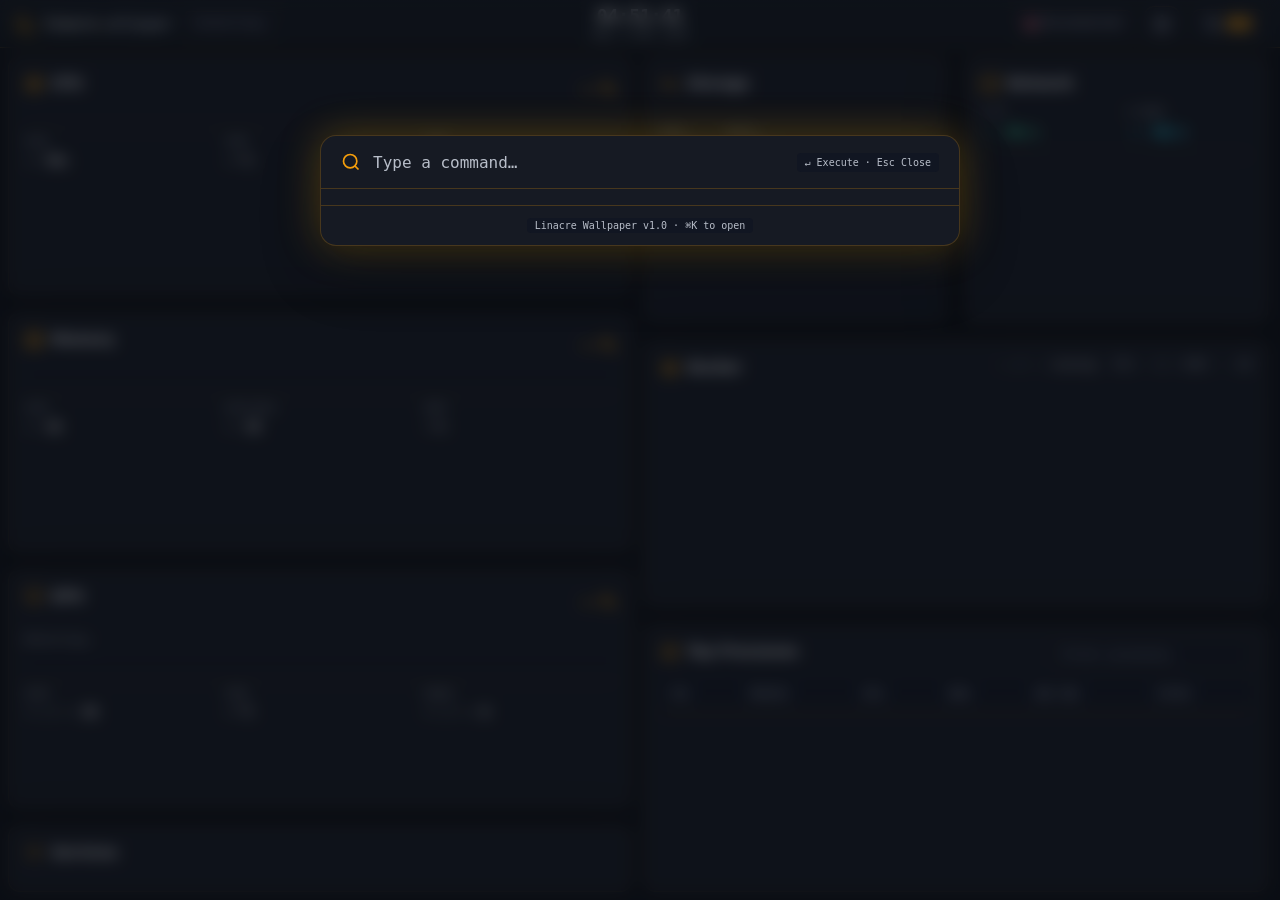
==== frontend/index.html @ 17adcf82 "Initial commit: Linacre System Monitor Wallpaper v1.1.0" ====
<!DOCTYPE html>
<html lang="en-GB">
<head>
  <meta charset="UTF-8">
  <meta name="viewport" content="width=device-width, initial-scale=1.0">
  <meta name="color-scheme" content="light dark">
  <title>linacre.wallpaper — System Monitor</title>

  <!-- Linacre brand CSS variables — EXACT match from linacre.site index.css -->
  <style>
    :root {
      /* Brand colours — Light theme (from linacre.site) */
      --color-amber-color: #F59E0B;
      --color-amber-glow: #FFB000;
      --color-amber-deep: #D97706;
      --color-cyan: #22D3EE;
      --color-emerald-color: #34D399;
      --color-purple-color: #A78BFA;
      --color-cream: #F5E7C8;
      --color-error: #FB7185;

      /* Light theme tokens (from linacre.site :root) */
      --background: #fafafa;
      --foreground: #171717;
      --muted: #f4f4f5;
      --muted-foreground: #52525b;
      --border-color: rgba(245, 158, 11, 0.18);
      --border-hi: rgba(245, 158, 11, 0.35);
      --linacre-ink: #fafafa;
      --linacre-deep-slate: #f4f4f5;
      --linacre-panel: #ffffff;
      --linacre-border: rgba(245, 158, 11, 0.18);
      --linacre-border-strong: rgba(245, 158, 11, 0.35);
      --linacre-glow-soft: 0 0 24px rgba(245, 158, 11, 0.10);
      --linacre-glow-strong: 0 0 42px rgba(245, 158, 11, 0.18);
      --linacre-card-shadow: 0 8px 32px rgba(0, 0, 0, 0.06);

      /* Gradients (light) */
      --linacre-gradient-hero: linear-gradient(135deg, #fafafa 0%, #f4f4f5 100%);
      --linacre-gradient-card: linear-gradient(180deg, rgba(255,255,255,0.96), rgba(250,250,250,0.96));

      /* Motion */
      --linacre-ease: cubic-bezier(0.2, 0.8, 0.2, 1);
      --linacre-duration-fast: 160ms;
      --linacre-duration-base: 260ms;
      --linacre-duration-slow: 700ms;
    }

    /* Dark theme (brand canonical from linacre.site .dark) */
    .dark {
      --background: #0b0e14;
      --foreground: #f4f4f5;
      --muted: #111622;
      --muted-foreground: #b8bec9;
      --border-color: rgba(245, 158, 11, 0.16);
      --border-hi: rgba(245, 158, 11, 0.36);
      --linacre-ink: #0b0e14;
      --linacre-deep-slate: #111622;
      --linacre-panel: #161a23;
      --linacre-panel-soft: #1e2533;
      --linacre-border: rgba(245, 158, 11, 0.22);
      --linacre-border-strong: rgba(245, 158, 11, 0.46);
      --linacre-glow-soft: 0 0 24px rgba(245, 158, 11, 0.18);
      --linacre-glow-strong: 0 0 42px rgba(255, 176, 0, 0.28);
      --linacre-card-shadow: 0 18px 60px rgba(0, 0, 0, 0.32);

      /* Gradients (dark — brand canonical) */
      --linacre-gradient-hero:
        radial-gradient(circle at 18% 18%, rgba(245, 158, 11, 0.12), transparent 34%),
        radial-gradient(circle at 82% 16%, rgba(198, 40, 40, 0.06), transparent 26%),
        linear-gradient(135deg, #0b0e14 0%, #111622 52%, #0b0e14 100%);
      --linacre-gradient-card:
        linear-gradient(180deg, rgba(22, 26, 35, 0.92), rgba(17, 22, 30, 0.92));
    }

    @media (prefers-reduced-motion: reduce) {
      :root, .dark {
        --linacre-duration-fast: 0ms;
        --linacre-duration-base: 0ms;
        --linacre-duration-slow: 0ms;
      }
      *, *::before, *::after {
        animation-duration: 0.01ms !important;
        transition-duration: 0.01ms !important;
      }
    }

    /* Base resets */
    *, *::before, *::after { box-sizing: border-box; margin: 0; padding: 0; }
    html, body {
      height: 100%; width: 100%; overflow: hidden;
      background-color: var(--background);
      color: var(--foreground);
      font-family: var(--font-sans, "Inter", ui-sans-serif, system-ui, sans-serif);
      font-size: 14px; line-height: 1.5;
      -webkit-font-smoothing: antialiased; -moz-osx-font-smoothing: grayscale;
      transition: background-color var(--linacre-duration-base) var(--linacre-ease),
                  color var(--linacre-duration-fast) var(--linacre-ease);
    }

    /* Font-family tokens as real CSS custom properties — no build step needed.
       main.css consumes these via var(--font-*). To use the exact linacre.site
       webfonts, drop the matching .woff2 files into ./fonts/ and re-add
       @font-face rules here (kept out by default so nothing 404s). */
    :root {
      --font-sans: "Inter", ui-sans-serif, system-ui, -apple-system, "Segoe UI", Roboto, sans-serif;
      --font-mono: "JetBrains Mono", ui-monospace, "Cascadia Code", Consolas, "IBM Plex Mono", "Fira Code", monospace;
      --font-display: "Space Grotesk", "Inter Tight", "Inter", ui-sans-serif, system-ui, sans-serif;
    }
  </style>

  <link rel="stylesheet" href="styles/main.css">
</head>
<body>
  <div id="app" class="wallpaper">
    <!-- Skip link for accessibility -->
    <a href="#main-content" class="skip-link">Skip to dashboard</a>

    <!-- Header / Status Bar -->
    <header class="header" role="banner">
      <div class="header-left">
        <div class="brand" aria-label="Linacre Wallpaper">
          <svg class="brand-icon" viewBox="0 0 24 24" fill="none" stroke="currentColor" stroke-width="2.5" stroke-linecap="round" stroke-linejoin="round" aria-hidden="true">
            <polyline points="4 17 10 11 4 5"></polyline>
            <line x1="12" y1="19" x2="20" y2="19"></line>
          </svg>
          <span class="brand-text"><span class="brand-prefix">linacre</span><span class="brand-dot">.</span><span class="brand-suffix">wallpaper</span></span>
        </div>
        <span class="host-badge" id="hostBadge" aria-live="polite">Connecting…</span>
      </div>

      <div class="header-center">
        <div class="system-clock" id="systemClock" aria-live="polite" aria-atomic="true">
          <span class="clock-time" id="clockTime">--:--:--</span>
          <span class="clock-date" id="clockDate">---, -- --- ----</span>
        </div>
      </div>

      <div class="header-right">
        <div class="connection-status" id="connectionStatus" aria-live="polite">
          <span class="status-dot"></span>
          <span class="status-text">Connecting</span>
        </div>
        <button class="icon-btn" id="themeToggle" aria-label="Toggle theme" title="Toggle theme (T)">
          <svg class="icon-sun" width="18" height="18" viewBox="0 0 24 24" fill="none" stroke="currentColor" stroke-width="2" stroke-linecap="round" stroke-linejoin="round" aria-hidden="true"><circle cx="12" cy="12" r="5"></circle><line x1="12" y1="1" x2="12" y2="3"></line><line x1="12" y1="21" x2="12" y2="23"></line><line x1="4.22" y1="4.22" x2="5.64" y2="5.64"></line><line x1="18.36" y1="18.36" x2="19.78" y2="19.78"></line><line x1="1" y1="12" x2="3" y2="12"></line><line x1="21" y1="12" x2="23" y2="12"></line><line x1="4.22" y1="19.78" x2="5.64" y2="18.36"></line><line x1="18.36" y1="5.64" x2="19.78" y2="4.22"></line></svg>
          <svg class="icon-moon" width="18" height="18" viewBox="0 0 24 24" fill="none" stroke="currentColor" stroke-width="2" stroke-linecap="round" stroke-linejoin="round" aria-hidden="true"><path d="M21 12.79A9 9 0 1 1 11.21 3 7 7 0 0 0 21 12.79z"></path></svg>
        </button>
        <button class="cmd-palette-trigger" id="cmdPaletteTrigger" aria-label="Open command palette (⌘K)" title="Command Palette (⌘K)">
          <svg width="16" height="16" viewBox="0 0 24 24" fill="none" stroke="currentColor" stroke-width="2" stroke-linecap="round" stroke-linejoin="round"><circle cx="11" cy="11" r="8"></circle><line x1="21" y1="21" x2="16.65" y2="16.65"></line></svg>
          <kbd class="kbd-shortcut">⌘K</kbd>
        </button>
      </div>
    </header>

    <!-- Main Dashboard Grid -->
    <main id="main-content" class="dashboard" role="main">
      <!-- Left Monitor (Portrait 1080p) - Primary System Vitals -->
      <section class="monitor monitor-left" id="monitorLeft" aria-label="Primary system vitals">
        <div class="panel cpu-panel" data-panel="cpu">
          <div class="panel-header">
            <h2 class="panel-title">
              <svg class="panel-icon" viewBox="0 0 24 24" fill="none" stroke="currentColor" stroke-width="2" stroke-linecap="round" stroke-linejoin="round"><rect x="4" y="4" width="16" height="16" rx="2"></rect><rect x="9" y="9" width="6" height="6"></rect><line x1="9" y1="1" x2="9" y2="4"></line><line x1="15" y1="1" x2="15" y2="4"></line><line x1="9" y1="20" x2="9" y2="23"></line><line x1="15" y1="20" x2="15" y2="23"></line><line x1="1" y1="9" x2="4" y2="9"></line><line x1="1" y1="15" x2="4" y2="15"></line><line x1="20" y1="9" x2="23" y2="9"></line><line x1="20" y1="15" x2="23" y2="15"></line></svg>
              CPU
            </h2>
            <div class="panel-value" id="cpuTotal">--%</div>
          </div>
          <div class="cpu-cores" id="cpuCores" role="img" aria-label="Per-core usage"></div>
          <div class="cpu-details">
            <div class="detail-row">
              <span class="detail-label">Freq</span>
              <span class="detail-value" id="cpuFreq">-- MHz</span>
            </div>
            <div class="detail-row">
              <span class="detail-label">Temp</span>
              <span class="detail-value" id="cpuTemp">--°C</span>
            </div>
            <div class="detail-row">
              <span class="detail-label">Load</span>
              <span class="detail-value" id="cpuLoad">-- / -- / --</span>
            </div>
          </div>
          <canvas class="sparkline" id="cpuSparkline" width="200" height="40" aria-hidden="true"></canvas>
        </div>

        <div class="panel memory-panel" data-panel="memory">
          <div class="panel-header">
            <h2 class="panel-title">
              <svg class="panel-icon" viewBox="0 0 24 24" fill="none" stroke="currentColor" stroke-width="2" stroke-linecap="round" stroke-linejoin="round"><rect x="2" y="2" width="20" height="20" rx="2"></rect><rect x="6" y="6" width="12" height="12"></rect></svg>
              Memory
            </h2>
            <div class="panel-value" id="memPercent">--%</div>
          </div>
          <div class="usage-bar" role="progressbar" aria-valuenow="0" aria-valuemin="0" aria-valuemax="100" id="memBar">
            <div class="usage-fill" id="memFill" style="width: 0%"></div>
          </div>
          <div class="memory-breakdown">
            <div class="mem-item">
              <span class="mem-label">Used</span>
              <span class="mem-value" id="memUsed">-- GB</span>
            </div>
            <div class="mem-item">
              <span class="mem-label">Available</span>
              <span class="mem-value" id="memAvail">-- GB</span>
            </div>
            <div class="mem-item">
              <span class="mem-label">Swap</span>
              <span class="mem-value" id="memSwap">--%</span>
            </div>
          </div>
          <canvas class="sparkline" id="memSparkline" width="200" height="40" aria-hidden="true"></canvas>
        </div>

        <div class="panel gpu-panel" data-panel="gpu" id="gpuPanel" hidden>
          <div class="panel-header">
            <h2 class="panel-title">
              <svg class="panel-icon" viewBox="0 0 24 24" fill="none" stroke="currentColor" stroke-width="2" stroke-linecap="round" stroke-linejoin="round"><rect x="2" y="3" width="20" height="14" rx="2"></rect><line x1="8" y1="21" x2="16" y2="21"></line><line x1="12" y1="17" x2="12" y2="21"></line></svg>
              GPU
            </h2>
            <div class="panel-value" id="gpuUsage">--%</div>
          </div>
          <div class="gpu-info" id="gpuInfo">
            <span class="gpu-name" id="gpuName">Detecting…</span>
          </div>
          <div class="usage-bar" role="progressbar" aria-valuenow="0" aria-valuemin="0" aria-valuemax="100" id="gpuMemBar">
            <div class="usage-fill" id="gpuMemFill" style="width: 0%"></div>
          </div>
          <div class="gpu-details">
            <div class="detail-row">
              <span class="detail-label">VRAM</span>
              <span class="detail-value" id="gpuVRAM">-- / -- GB</span>
            </div>
            <div class="detail-row">
              <span class="detail-label">Temp</span>
              <span class="detail-value" id="gpuTemp">--°C</span>
            </div>
            <div class="detail-row">
              <span class="detail-label">Power</span>
              <span class="detail-value" id="gpuPower">-- / -- W</span>
            </div>
          </div>
          <canvas class="sparkline" id="gpuSparkline" width="200" height="40" aria-hidden="true"></canvas>
        </div>

        <div class="panel services-panel" data-panel="services">
          <div class="panel-header">
            <h2 class="panel-title">
              <svg class="panel-icon" viewBox="0 0 24 24" fill="none" stroke="currentColor" stroke-width="2" stroke-linecap="round" stroke-linejoin="round"><circle cx="12" cy="12" r="3"></circle><path d="M12 1v2M12 21v2M4.22 4.22l1.42 1.42M18.36 18.36l1.42 1.42M1 12h2M21 12h2M4.22 19.78l1.42-1.42M18.36 5.64l1.42-1.42"></path></svg>
              Services
            </h2>
          </div>
          <ul class="service-list" id="serviceList" role="list"></ul>
        </div>
      </section>

      <!-- Right Monitor (Landscape 2K) - Extended Details -->
      <section class="monitor monitor-right" id="monitorRight" aria-label="Extended system details">
        <div class="panel-row">
          <div class="panel disk-panel" data-panel="disk">
            <div class="panel-header">
              <h2 class="panel-title">
                <svg class="panel-icon" viewBox="0 0 24 24" fill="none" stroke="currentColor" stroke-width="2" stroke-linecap="round" stroke-linejoin="round"><line x1="22" y1="12" x2="2" y2="12"></line><path d="M5.45 5.11L2 12l3.45 6.89M22 12l-3.45 6.89M22 12L2 12"></path></svg>
                Storage
              </h2>
            </div>
            <div class="disk-list" id="diskList" role="list"></div>
            <div class="disk-io">
              <div class="io-pair">
                <span class="io-label">Read</span>
                <span class="io-value" id="diskRead">-- MB/s</span>
              </div>
              <div class="io-pair">
                <span class="io-label">Write</span>
                <span class="io-value" id="diskWrite">-- MB/s</span>
              </div>
            </div>
            <canvas class="sparkline" id="diskSparkline" width="200" height="40" aria-hidden="true"></canvas>
          </div>

          <div class="panel network-panel" data-panel="network">
            <div class="panel-header">
              <h2 class="panel-title">
                <svg class="panel-icon" viewBox="0 0 24 24" fill="none" stroke="currentColor" stroke-width="2" stroke-linecap="round" stroke-linejoin="round"><rect x="1" y="1" width="22" height="22" rx="2"></rect><line x1="1" y1="12" x2="23" y2="12"></line></svg>
                Network
              </h2>
            </div>
            <div class="network-total">
              <div class="net-direction">
                <span class="net-label">▲ Up</span>
                <span class="net-value" id="netUp">-- MB/s</span>
              </div>
              <div class="net-direction">
                <span class="net-label">▼ Down</span>
                <span class="net-value" id="netDown">-- MB/s</span>
              </div>
            </div>
            <ul class="interface-list" id="interfaceList" role="list"></ul>
            <canvas class="sparkline" id="netSparkline" width="200" height="40" aria-hidden="true"></canvas>
          </div>
        </div>

        <div class="panel docker-panel" data-panel="docker" id="dockerPanel" hidden>
          <div class="panel-header">
            <h2 class="panel-title">
              <svg class="panel-icon" viewBox="0 0 24 24" fill="none" stroke="currentColor" stroke-width="2" stroke-linecap="round" stroke-linejoin="round"><path d="M12 2L2 7l10 5 10-5-10-5z"></path><path d="M2 17l10 5 10-5"></path><path d="M2 12l10 5 10-5"></path></svg>
              Docker
            </h2>
            <div class="docker-summary">
              <span class="docker-count" id="dockerCount">-- / -- running</span>
              <span class="docker-resources" id="dockerResources">CPU: --% • RAM: -- GB</span>
            </div>
          </div>
          <ul class="container-list" id="containerList" role="list"></ul>
        </div>

        <div class="panel processes-panel" data-panel="processes">
          <div class="panel-header">
            <h2 class="panel-title">
              <svg class="panel-icon" viewBox="0 0 24 24" fill="none" stroke="currentColor" stroke-width="2" stroke-linecap="round" stroke-linejoin="round"><rect x="3" y="3" width="18" height="18" rx="2"></rect><line x1="9" y1="9" x2="15" y2="15"></line><line x1="15" y1="9" x2="9" y2="15"></line></svg>
              Top Processes
            </h2>
            <div class="panel-actions">
              <input type="text" class="process-filter" id="processFilter" placeholder="Filter processes…" aria-label="Filter processes">
            </div>
          </div>
          <table class="process-table" id="processTable" role="table">
            <thead>
              <tr>
                <th scope="col">PID</th>
                <th scope="col">Process</th>
                <th scope="col">CPU%</th>
                <th scope="col">RAM%</th>
                <th scope="col">RAM (MB)</th>
                <th scope="col">Status</th>
              </tr>
            </thead>
            <tbody id="processBody"></tbody>
          </table>
        </div>
      </section>
    </main>

    <!-- Command Palette Overlay -->
    <div class="cmd-palette-overlay" id="cmdPaletteOverlay" role="dialog" aria-modal="true" aria-label="Command Palette" hidden>
      <div class="cmd-palette" id="cmdPalette">
        <div class="cmd-header">
          <svg class="cmd-icon" viewBox="0 0 24 24" fill="none" stroke="currentColor" stroke-width="2"><circle cx="11" cy="11" r="8"></circle><line x1="21" y1="21" x2="16.65" y2="16.65"></line></svg>
          <input type="text" class="cmd-input" id="cmdInput" placeholder="Type a command…" autocomplete="off" spellcheck="false" aria-label="Command input">
          <kbd class="cmd-hint">↵ Execute · Esc Close</kbd>
        </div>
        <div class="cmd-results" id="cmdResults" role="listbox"></div>
        <div class="cmd-footer">
          <span class="cmd-hint">Linacre Wallpaper v1.0 · ⌘K to open</span>
        </div>
      </div>
    </div>

    <!-- Notification Toast Container -->
    <div class="toast-container" id="toastContainer" aria-live="polite" aria-atomic="true"></div>
  </div>

  <script type="module" src="src/main.js"></script>
</body>
</html>
---- frontend/styles/main.css ----
/* Linacre Wallpaper — Main Styles */
/* EXACT match to linacre.site theme system (CSS variables from index.css) */

/* Base theme tokens are defined in index.html :root and .dark */
/* This file uses those variables exclusively */

.wallpaper {
  display: grid;
  grid-template-rows: var(--header-h, 48px) 1fr;
  grid-template-columns: 1fr;
  height: 100vh;
  width: 100vw;
  position: relative;
}

/* Skip Link */
.skip-link {
  position: absolute;
  top: -100%;
  left: 50%;
  transform: translateX(-50%);
  padding: 8px 16px;
  background: var(--color-amber-color);
  color: var(--linacre-ink);
  font-weight: 600;
  border-radius: 6px;
  z-index: 10000;
  transition: top var(--linacre-duration-fast) var(--linacre-ease);
}
.skip-link:focus { top: 8px; }

/* Header */
.header {
  display: flex;
  align-items: center;
  justify-content: space-between;
  height: var(--header-h, 48px);
  padding: 0 var(--panel-gap, 16px);
  background: var(--linacre-gradient-card);
  backdrop-filter: blur(20px);
  border-bottom: 1px solid var(--linacre-border);
  z-index: 100;
  gap: var(--panel-gap, 16px);
  transition: background var(--linacre-duration-base), border-color var(--linacre-duration-base);
}

.header-left, .header-center, .header-right {
  display: flex;
  align-items: center;
  gap: 12px;
}
.header-left { flex: 1; }
.header-center { flex: 0 0 auto; }
.header-right { flex: 1; justify-content: flex-end; }

.brand {
  display: flex; align-items: center; gap: 8px;
  text-decoration: none; color: inherit;
}
.brand-icon { width: 20px; height: 20px; color: var(--color-amber-color); filter: drop-shadow(0 0 8px var(--color-amber-glow)); }
.brand-text { font-family: var(--font-mono); font-weight: 700; font-size: 13px; letter-spacing: -0.02em; }
.brand-prefix { color: var(--foreground); }
.brand-dot { color: var(--color-amber-color); }
.brand-suffix { color: var(--muted-foreground); }

.host-badge {
  font-family: var(--font-mono); font-size: 11px;
  padding: 3px 8px; background: var(--muted);
  border: 1px solid var(--linacre-border); border-radius: 4px;
  color: var(--muted-foreground); white-space: nowrap;
}

.system-clock { text-align: center; font-family: var(--font-mono); }
.clock-time { display: block; font-size: 18px; font-weight: 600; font-variant-numeric: tabular-nums; color: var(--foreground); line-height: 1.2; }
.clock-date { display: block; font-size: 10px; color: var(--muted-foreground); text-transform: uppercase; letter-spacing: 0.05em; }

.connection-status {
  display: flex; align-items: center; gap: 6px;
  font-family: var(--font-mono); font-size: 11px;
  padding: 4px 10px; background: var(--muted);
  border: 1px solid var(--linacre-border); border-radius: 6px;
}
.status-dot { width: 8px; height: 8px; border-radius: 50%; background: var(--muted-foreground); transition: background var(--linacre-duration-fast), box-shadow var(--linacre-duration-fast); }
.status-dot.connected { background: var(--color-emerald-color); box-shadow: 0 0 8px var(--color-emerald-color); }
.status-dot.connecting { background: var(--color-amber-color); box-shadow: 0 0 8px var(--color-amber-color); }
.status-dot.disconnected { background: var(--color-error); box-shadow: 0 0 8px var(--color-error); }
.status-text { text-transform: capitalize; }

.icon-btn {
  display: flex; align-items: center; justify-content: center;
  width: 36px; height: 36px; padding: 0;
  background: var(--muted); border: 1px solid var(--linacre-border);
  border-radius: 10px; color: var(--foreground); cursor: pointer;
  transition: all var(--linacre-duration-fast);
}
.icon-btn:hover { border-color: var(--color-amber-color); box-shadow: var(--linacre-glow-soft); }
.icon-btn:focus-visible { outline: none; box-shadow: 0 0 0 3px var(--color-amber-color); }
.icon-btn svg { display: block; transition: opacity var(--linacre-duration-fast), transform var(--linacre-duration-fast); }
.icon-btn .icon-sun { display: none; }
.dark .icon-btn .icon-sun { display: block; }
.dark .icon-btn .icon-moon { display: none; }

.cmd-palette-trigger {
  display: flex; align-items: center; gap: 6px;
  padding: 6px 12px; background: var(--muted);
  border: 1px solid var(--linacre-border); border-radius: 8px;
  color: var(--foreground); font-family: var(--font-mono); font-size: 11px; cursor: pointer;
  transition: all var(--linacre-duration-fast);
}
.cmd-palette-trigger:hover { border-color: var(--color-amber-color); box-shadow: var(--linacre-glow-soft); }
.cmd-palette-trigger:focus-visible { outline: none; box-shadow: 0 0 0 3px var(--color-amber-color); }
.kbd-shortcut { font-family: var(--font-mono); font-size: 10px; padding: 1px 6px; background: var(--color-amber-color); color: var(--linacre-ink); border-radius: 4px; font-weight: 600; }

/* Dashboard Grid - Dual Monitor Layout */
.dashboard {
  display: grid;
  grid-template-columns: 1fr 1fr;
  grid-template-rows: 1fr;
  gap: var(--monitor-gap, 8px);
  padding: var(--monitor-gap, 8px);
  overflow: hidden;
  position: relative;
}

/* Monitor sections */
.monitor {
  display: grid;
  grid-template-rows: repeat(auto-fit, minmax(200px, 1fr));
  gap: var(--panel-gap, 16px);
  overflow-y: auto; overflow-x: hidden;
  padding-right: 4px;
}
.monitor::-webkit-scrollbar { width: 6px; }
.monitor::-webkit-scrollbar-track { background: transparent; }
.monitor::-webkit-scrollbar-thumb { background: var(--linacre-border); border-radius: 3px; }
.monitor::-webkit-scrollbar-thumb:hover { background: var(--linacre-border-strong); }

/* Panels */
.panel {
  background: var(--linacre-panel);
  border: 1px solid var(--linacre-border);
  border-radius: var(--panel-radius, 12px);
  padding: 16px;
  box-shadow: var(--linacre-card-shadow);
  backdrop-filter: blur(10px);
  transition: transform var(--linacre-duration-base) var(--linacre-ease),
              box-shadow var(--linacre-duration-base) var(--linacre-ease),
              border-color var(--linacre-duration-fast),
              background var(--linacre-duration-base);
  animation: panelEnter var(--linacre-duration-slow) var(--linacre-ease) both;
}

@keyframes panelEnter {
  from { opacity: 0; transform: translateY(12px); }
  to { opacity: 1; transform: translateY(0); }
}

.panel:hover {
  transform: translateY(-2px);
  box-shadow: var(--linacre-glow-strong), var(--linacre-card-shadow);
  border-color: var(--linacre-border-strong);
}

.panel-header { display: flex; align-items: flex-start; justify-content: space-between; margin-bottom: 12px; gap: 12px; }
.panel-title {
  display: flex; align-items: center; gap: 8px;
  font-family: var(--font-display); font-size: 14px; font-weight: 600; color: var(--foreground); margin: 0;
}
.panel-icon { width: 18px; height: 18px; color: var(--color-amber-color); flex-shrink: 0; }
.panel-value {
  font-family: var(--font-mono); font-size: 20px; font-weight: 700;
  font-variant-numeric: tabular-nums; color: var(--color-amber-color); white-space: nowrap;
}

.panel-actions { display: flex; gap: 8px; }

/* CPU Panel */
.cpu-cores { display: flex; flex-wrap: wrap; gap: 6px; margin-bottom: 12px; }
.core-bar { flex: 1; min-width: 40px; height: 8px; background: var(--muted); border-radius: 4px; overflow: hidden; position: relative; }
.core-bar::before { content: attr(data-core); position: absolute; left: 4px; top: -14px; font-family: var(--font-mono); font-size: 9px; color: var(--muted-foreground); }
.core-fill { height: 100%; background: linear-gradient(90deg, var(--color-emerald-color), var(--color-amber-color)); border-radius: 4px; transition: width 500ms var(--linacre-ease); width: 0%; }

.cpu-details { display: grid; grid-template-columns: repeat(3, 1fr); gap: 8px; padding-top: 8px; border-top: 1px solid var(--linacre-border); }
.detail-row { display: flex; flex-direction: column; gap: 2px; }
.detail-label { font-family: var(--font-mono); font-size: 9px; text-transform: uppercase; letter-spacing: 0.05em; color: var(--muted-foreground); }
.detail-value { font-family: var(--font-mono); font-size: 12px; font-weight: 600; font-variant-numeric: tabular-nums; color: var(--foreground); }

.sparkline { width: 100%; height: 40px; margin-top: 12px; display: block; }

/* Memory Panel */
.usage-bar { height: 10px; background: var(--muted); border-radius: 5px; overflow: hidden; margin-bottom: 12px; }
.usage-fill { height: 100%; background: linear-gradient(90deg, var(--color-cyan), var(--color-amber-color)); border-radius: 5px; transition: width 500ms var(--linacre-ease); width: 0%; }

.memory-breakdown { display: grid; grid-template-columns: repeat(3, 1fr); gap: 8px; padding-top: 8px; border-top: 1px solid var(--linacre-border); }
.mem-item { display: flex; flex-direction: column; gap: 2px; }
.mem-label { font-size: 9px; text-transform: uppercase; letter-spacing: 0.05em; color: var(--muted-foreground); font-family: var(--font-mono); }
.mem-value { font-family: var(--font-mono); font-size: 12px; font-weight: 600; color: var(--foreground); }

/* GPU Panel */
.gpu-info { margin-bottom: 8px; }
.gpu-name { font-family: var(--font-mono); font-size: 11px; color: var(--muted-foreground); }
.gpu-details { display: grid; grid-template-columns: repeat(3, 1fr); gap: 8px; padding-top: 8px; border-top: 1px solid var(--linacre-border); }

/* Services Panel */
.service-list { list-style: none; display: flex; flex-direction: column; gap: 6px; }
.service-item {
  display: flex; align-items: center; justify-content: space-between;
  padding: 8px 10px; background: var(--muted);
  border-radius: 8px; border: 1px solid var(--linacre-border);
  transition: all var(--linacre-duration-fast);
}
.service-item:hover { border-color: var(--linacre-border-strong); }

.service-info { display: flex; align-items: center; gap: 10px; }
.service-indicator { width: 8px; height: 8px; border-radius: 50%; background: var(--muted-foreground); transition: background var(--linacre-duration-fast), box-shadow var(--linacre-duration-fast); }
.service-indicator.running { background: var(--color-emerald-color); box-shadow: 0 0 8px var(--color-emerald-color); }
.service-indicator.stopped { background: var(--color-error); box-shadow: 0 0 8px var(--color-error); }

.service-name { font-family: var(--font-mono); font-size: 11px; font-weight: 500; color: var(--foreground); }
.service-meta { display: flex; gap: 12px; font-family: var(--font-mono); font-size: 10px; color: var(--muted-foreground); }
.service-meta span { display: flex; align-items: center; gap: 4px; }
.service-ports { display: flex; gap: 4px; }
.service-port {
  font-family: var(--font-mono); font-size: 9px; padding: 1px 5px;
  background: var(--linacre-panel); border: 1px solid var(--linacre-border); border-radius: 3px; color: var(--muted-foreground);
}

/* Disk Panel */
.disk-list { display: flex; flex-direction: column; gap: 6px; margin-bottom: 12px; }
.disk-item {
  display: grid; grid-template-columns: 1fr auto auto; gap: 12px; align-items: center;
  padding: 8px 10px; background: var(--muted); border-radius: 8px; border: 1px solid var(--linacre-border);
}
.disk-mount { font-family: var(--font-mono); font-size: 11px; font-weight: 500; color: var(--foreground); }
.disk-usage { display: flex; align-items: center; gap: 8px; min-width: 120px; }
.disk-bar { flex: 1; height: 6px; background: var(--linacre-panel); border-radius: 3px; overflow: hidden; border: 1px solid var(--linacre-border); }
.disk-fill { height: 100%; background: linear-gradient(90deg, var(--color-cyan), var(--color-purple-color)); border-radius: 3px; transition: width 500ms var(--linacre-ease); }
.disk-pct { font-family: var(--font-mono); font-size: 10px; font-weight: 600; color: var(--muted-foreground); width: 35px; text-align: right; }
.disk-io { display: flex; gap: 16px; padding-top: 8px; border-top: 1px solid var(--linacre-border); }
.io-pair { display: flex; flex-direction: column; gap: 2px; }
.io-label { font-size: 9px; text-transform: uppercase; letter-spacing: 0.05em; color: var(--muted-foreground); font-family: var(--font-mono); }
.io-value { font-family: var(--font-mono); font-size: 12px; font-weight: 600; font-variant-numeric: tabular-nums; color: var(--foreground); }

/* Network Panel */
.network-total { display: flex; gap: 24px; margin-bottom: 12px; padding-bottom: 12px; border-bottom: 1px solid var(--linacre-border); }
.net-direction { display: flex; flex-direction: column; gap: 2px; flex: 1; }
.net-label { font-size: 9px; text-transform: uppercase; letter-spacing: 0.05em; color: var(--muted-foreground); font-family: var(--font-mono); }
.net-value { font-family: var(--font-mono); font-size: 14px; font-weight: 600; font-variant-numeric: tabular-nums; color: var(--foreground); }
.net-direction:first-child .net-value { color: var(--color-emerald-color); }
.net-direction:last-child .net-value { color: var(--color-cyan); }

.interface-list { list-style: none; display: flex; flex-direction: column; gap: 4px; }
.interface-item {
  display: grid; grid-template-columns: auto 1fr auto auto; gap: 12px; align-items: center;
  padding: 6px 10px; background: var(--muted); border-radius: 6px; border: 1px solid var(--linacre-border);
  font-family: var(--font-mono); font-size: 10px;
}
.iface-name { font-weight: 500; color: var(--foreground); }
.iface-speed { color: var(--muted-foreground); }
.iface-up { color: var(--color-emerald-color); }
.iface-down { color: var(--color-error); }
.iface-rx, .iface-tx { font-variant-numeric: tabular-nums; color: var(--muted-foreground); }
.iface-rx { color: var(--color-cyan); }
.iface-tx { color: var(--color-emerald-color); }

/* Docker Panel */
.docker-summary { display: flex; gap: 16px; margin-bottom: 12px; font-family: var(--font-mono); font-size: 11px; color: var(--muted-foreground); }
.docker-count { color: var(--foreground); font-weight: 500; }
.container-list { list-style: none; display: flex; flex-direction: column; gap: 6px; max-height: 300px; overflow-y: auto; }
.container-item {
  display: grid; grid-template-columns: auto 1fr auto auto auto; gap: 10px; align-items: center;
  padding: 8px 10px; background: var(--muted); border-radius: 8px; border: 1px solid var(--linacre-border);
  font-family: var(--font-mono); font-size: 10px;
}
.container-status { width: 8px; height: 8px; border-radius: 50%; }
.container-status.running { background: var(--color-emerald-color); box-shadow: 0 0 6px var(--color-emerald-color); }
.container-status.exited { background: var(--color-error); }
.container-status.paused { background: var(--color-amber-color); }
.container-status.restarting { background: var(--color-cyan); animation: pulse 1s infinite; }
@keyframes pulse { 0%,100% { opacity: 1; } 50% { opacity: 0.5; } }
.container-name { font-weight: 500; color: var(--foreground); white-space: nowrap; overflow: hidden; text-overflow: ellipsis; }
.container-image { color: var(--muted-foreground); white-space: nowrap; overflow: hidden; text-overflow: ellipsis; max-width: 120px; }
.container-cpu, .container-mem { font-variant-numeric: tabular-nums; color: var(--muted-foreground); }
.container-cpu { color: var(--color-amber-color); }
.container-mem { color: var(--color-cyan); }
.container-ports { display: flex; gap: 4px; }
.container-port { font-size: 9px; padding: 1px 4px; background: var(--linacre-panel); border: 1px solid var(--linacre-border); border-radius: 3px; color: var(--muted-foreground); }

/* Processes Panel */
.process-filter {
  padding: 6px 10px; background: var(--muted); border: 1px solid var(--linacre-border);
  border-radius: 6px; color: var(--foreground); font-family: var(--font-mono); font-size: 11px; width: 200px;
}
.process-filter:focus { outline: none; border-color: var(--color-amber-color); box-shadow: var(--linacre-glow-soft); }
.process-filter::placeholder { color: var(--muted-foreground); }

.process-table { width: 100%; border-collapse: collapse; font-family: var(--font-mono); font-size: 11px; }
.process-table thead { position: sticky; top: 0; z-index: 1; }
.process-table th {
  text-align: left; padding: 8px 10px; background: var(--muted);
  border-bottom: 2px solid var(--linacre-border); color: var(--muted-foreground);
  font-weight: 600; text-transform: uppercase; letter-spacing: 0.03em; font-size: 9px;
}
.process-table td { padding: 6px 10px; border-bottom: 1px solid var(--linacre-border); color: var(--foreground); }
.process-table tbody tr { transition: background var(--linacre-duration-fast); }
.process-table tbody tr:hover { background: var(--muted); }
.process-table td:first-child { font-variant-numeric: tabular-nums; color: var(--muted-foreground); }
.process-table .proc-name { font-weight: 500; color: var(--foreground); max-width: 180px; white-space: nowrap; overflow: hidden; text-overflow: ellipsis; }
.process-table .proc-cpu { font-variant-numeric: tabular-nums; font-weight: 600; color: var(--color-amber-color); }
.process-table .proc-mem { font-variant-numeric: tabular-nums; color: var(--color-cyan); }
.process-table .proc-mem-mb { font-variant-numeric: tabular-nums; color: var(--muted-foreground); }
.process-table .proc-status { text-transform: capitalize; color: var(--muted-foreground); }

/* Panel Row */
.panel-row { display: grid; grid-template-columns: 1fr 1fr; gap: var(--panel-gap, 16px); }

/* Hidden panels */
.panel[hidden] { display: none !important; }

/* Command Palette */
.cmd-palette-overlay {
  position: fixed; inset: 0;
  background: rgba(11, 14, 20, 0.6); backdrop-filter: blur(8px);
  z-index: 1000; display: flex; align-items: flex-start; justify-content: center; padding-top: 15vh;
  animation: fadeIn var(--linacre-duration-fast) var(--linacre-ease);
}
@keyframes fadeIn { from { opacity: 0; } to { opacity: 1; } }

.cmd-palette {
  width: 100%; max-width: 640px; margin: 0 24px;
  background: var(--linacre-panel); border: 1px solid var(--linacre-border); border-radius: 16px;
  box-shadow: 0 24px 64px rgba(0,0,0,0.2), var(--linacre-glow-strong); overflow: hidden;
  animation: slideDown var(--linacre-duration-base) var(--linacre-ease);
}
@keyframes slideDown { from { opacity: 0; transform: translateY(-20px); } to { opacity: 1; transform: translateY(0); } }

.cmd-header { display: flex; align-items: center; gap: 12px; padding: 16px 20px; border-bottom: 1px solid var(--linacre-border); }
.cmd-icon { width: 20px; height: 20px; color: var(--color-amber-color); flex-shrink: 0; }
.cmd-input { flex: 1; background: transparent; border: none; outline: none; font-family: var(--font-mono); font-size: 16px; color: var(--foreground); width: 100%; }
.cmd-input::placeholder { color: var(--muted-foreground); }
.cmd-hint { font-family: var(--font-mono); font-size: 10px; color: var(--muted-foreground); padding: 2px 8px; background: var(--muted); border-radius: 4px; }

.cmd-results { max-height: 400px; overflow-y: auto; padding: 8px; }
.cmd-result {
  display: flex; align-items: center; gap: 12px; padding: 10px 12px; border-radius: 8px;
  cursor: pointer; transition: background var(--linacre-duration-fast);
  font-family: var(--font-sans); font-size: 13px;
}
.cmd-result:hover, .cmd-result.selected { background: var(--muted); }
.cmd-result-icon { width: 20px; height: 20px; color: var(--color-amber-color); flex-shrink: 0; }
.cmd-result-main { flex: 1; display: flex; flex-direction: column; gap: 2px; }
.cmd-result-title { font-weight: 500; color: var(--foreground); }
.cmd-result-desc { font-size: 11px; color: var(--muted-foreground); }
.cmd-result-shortcut { font-family: var(--font-mono); font-size: 10px; color: var(--muted-foreground); padding: 2px 6px; background: var(--linacre-panel); border: 1px solid var(--linacre-border); border-radius: 4px; }

.cmd-footer { padding: 12px 20px; border-top: 1px solid var(--linacre-border); text-align: center; font-family: var(--font-mono); font-size: 10px; color: var(--muted-foreground); }

/* Toast Notifications */
.toast-container { position: fixed; bottom: 24px; right: 24px; z-index: 2000; display: flex; flex-direction: column; gap: 8px; }
.toast {
  display: flex; align-items: center; gap: 10px; padding: 12px 16px;
  background: var(--linacre-panel); border: 1px solid var(--linacre-border); border-radius: 10px;
  box-shadow: var(--linacre-card-shadow), var(--linacre-glow-strong);
  animation: slideInRight var(--linacre-duration-base) var(--linacre-ease);
  min-width: 280px; max-width: 400px;
}
@keyframes slideInRight { from { opacity: 0; transform: translateX(100%); } to { opacity: 1; transform: translateX(0); } }
.toast.success { border-left: 4px solid var(--color-emerald-color); }
.toast.warning { border-left: 4px solid var(--color-amber-color); }
.toast.error { border-left: 4px solid var(--color-error); }
.toast.info { border-left: 4px solid var(--color-cyan); }
.toast-icon { width: 20px; height: 20px; flex-shrink: 0; }
.toast.success .toast-icon { color: var(--color-emerald-color); }
.toast.warning .toast-icon { color: var(--color-amber-color); }
.toast.error .toast-icon { color: var(--color-error); }
.toast.info .toast-icon { color: var(--color-cyan); }
.toast-message { flex: 1; font-family: var(--font-sans); font-size: 13px; color: var(--foreground); }
.toast-close { background: none; border: none; color: var(--muted-foreground); cursor: pointer; padding: 4px; line-height: 1; }
.toast-close:hover { color: var(--foreground); }

/* Responsive - Single monitor fallback */
@media (max-width: 1200px) {
  .dashboard { grid-template-columns: 1fr; }
  .monitor { grid-template-rows: repeat(auto-fit, minmax(180px, 1fr)); }
  .panel-row { grid-template-columns: 1fr; }
}
/* Sort indicators for process table */
.process-table th {
  user-select: none;
  position: relative;
  padding-right: 24px;
}
.process-table th::after {
  content: '';
  position: absolute;
  right: 8px;
  top: 50%;
  transform: translateY(-50%);
  width: 0;
  height: 0;
  border-left: 5px solid transparent;
  border-right: 5px solid transparent;
  opacity: 0.3;
  transition: opacity var(--linacre-duration-fast);
}
.process-table th.sorted-asc::after {
  border-bottom: 6px solid var(--color-amber-color);
  border-top: none;
  margin-top: -3px;
}
.process-table th.sorted-desc::after {
  border-top: 6px solid var(--color-amber-color);
  border-bottom: none;
  margin-top: 3px;
}
.process-table th:hover::after { opacity: 0.6; }
.process-table th.sorted-asc:hover::after,
.process-table th.sorted-desc:hover::after { opacity: 1; }

/* Service/Container/Process item focus states */
.service-item:focus-visible,
.container-item:focus-visible,
.process-table tbody tr:focus-visible {
  outline: none;
  box-shadow: 0 0 0 3px var(--color-amber-color);
  border-color: var(--color-amber-color);
}

/* Panel visibility transition */
.panel {
  transition: transform var(--linacre-duration-base) var(--linacre-ease),
              box-shadow var(--linacre-duration-base) var(--linacre-ease),
              border-color var(--linacre-duration-fast),
              background var(--linacre-duration-base),
              opacity var(--linacre-duration-base),
              height var(--linacre-duration-base);
}
.panel[hidden] {
  display: none !important;
}

/* Reduced motion overrides for sort indicators */
@media (prefers-reduced-motion: reduce) {
  .process-table th::after { transition: none; }
}
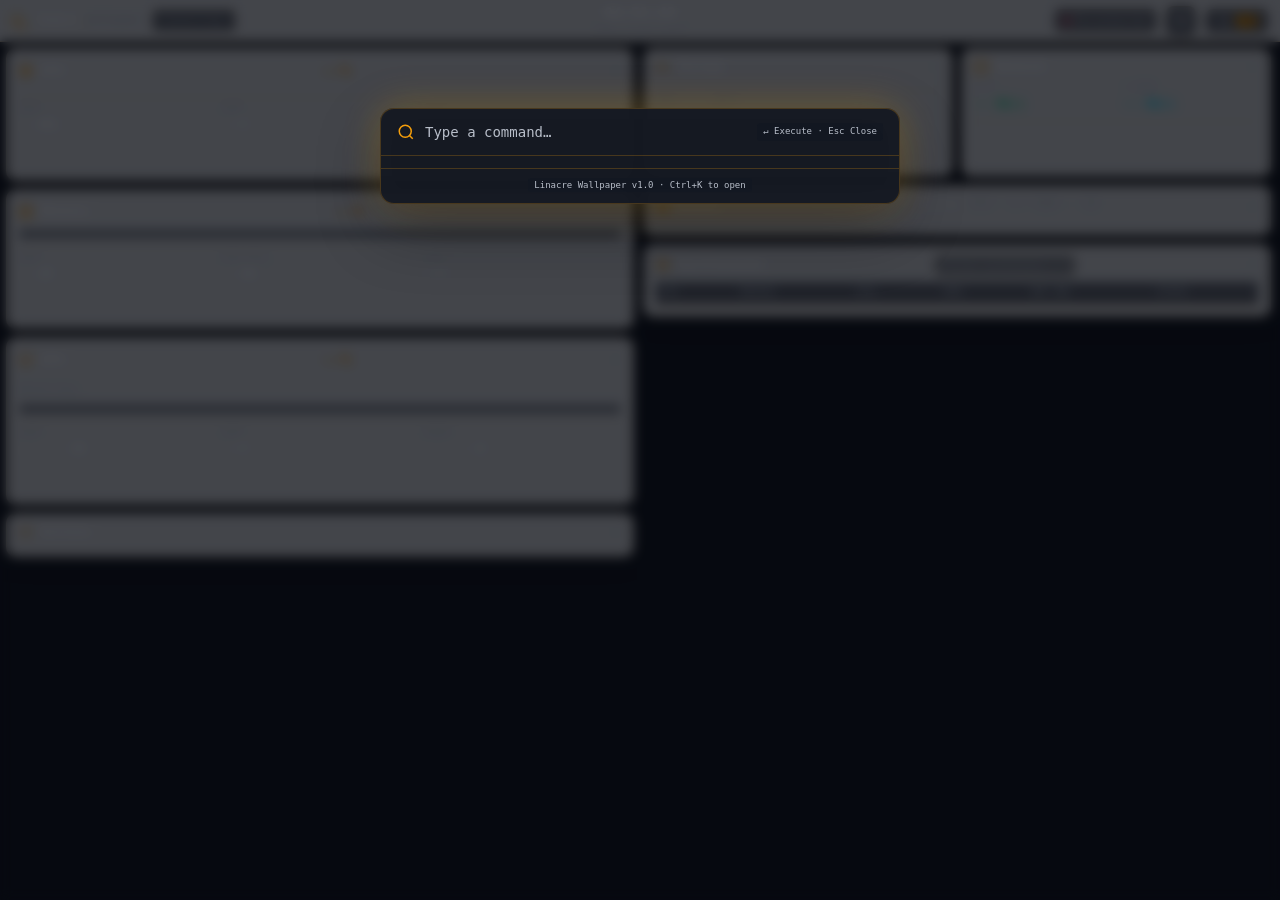
==== commit 00258e72: "feat: update wallpaper frontend styling and summit vector background" ====
--- a/frontend/index.html
+++ b/frontend/index.html
@@ -112,6 +112,10 @@
   <link rel="stylesheet" href="styles/main.css">
 </head>
 <body>
+  <div class="wallpaper-bg" aria-hidden="true">
+    <img src="summit-bg.svg" alt="" class="wallpaper-bg-img" aria-hidden="true">
+    <div class="wallpaper-bg-overlay"></div>
+  </div>
   <div id="app" class="wallpaper">
     <!-- Skip link for accessibility -->
     <a href="#main-content" class="skip-link">Skip to dashboard</a>
@@ -145,9 +149,9 @@
           <svg class="icon-sun" width="18" height="18" viewBox="0 0 24 24" fill="none" stroke="currentColor" stroke-width="2" stroke-linecap="round" stroke-linejoin="round" aria-hidden="true"><circle cx="12" cy="12" r="5"></circle><line x1="12" y1="1" x2="12" y2="3"></line><line x1="12" y1="21" x2="12" y2="23"></line><line x1="4.22" y1="4.22" x2="5.64" y2="5.64"></line><line x1="18.36" y1="18.36" x2="19.78" y2="19.78"></line><line x1="1" y1="12" x2="3" y2="12"></line><line x1="21" y1="12" x2="23" y2="12"></line><line x1="4.22" y1="19.78" x2="5.64" y2="18.36"></line><line x1="18.36" y1="5.64" x2="19.78" y2="4.22"></line></svg>
           <svg class="icon-moon" width="18" height="18" viewBox="0 0 24 24" fill="none" stroke="currentColor" stroke-width="2" stroke-linecap="round" stroke-linejoin="round" aria-hidden="true"><path d="M21 12.79A9 9 0 1 1 11.21 3 7 7 0 0 0 21 12.79z"></path></svg>
         </button>
-        <button class="cmd-palette-trigger" id="cmdPaletteTrigger" aria-label="Open command palette (⌘K)" title="Command Palette (⌘K)">
+        <button class="cmd-palette-trigger" id="cmdPaletteTrigger" aria-label="Open command palette (Ctrl+K)" title="Command Palette (Ctrl+K)">
           <svg width="16" height="16" viewBox="0 0 24 24" fill="none" stroke="currentColor" stroke-width="2" stroke-linecap="round" stroke-linejoin="round"><circle cx="11" cy="11" r="8"></circle><line x1="21" y1="21" x2="16.65" y2="16.65"></line></svg>
-          <kbd class="kbd-shortcut">⌘K</kbd>
+          <kbd class="kbd-shortcut">^K</kbd>
         </button>
       </div>
     </header>
@@ -349,7 +353,7 @@
         </div>
         <div class="cmd-results" id="cmdResults" role="listbox"></div>
         <div class="cmd-footer">
-          <span class="cmd-hint">Linacre Wallpaper v1.0 · ⌘K to open</span>
+          <span class="cmd-hint">Linacre Wallpaper v1.0 · Ctrl+K to open</span>
         </div>
       </div>
     </div>
--- a/frontend/styles/main.css
+++ b/frontend/styles/main.css
@@ -1,16 +1,38 @@
 /* Linacre Wallpaper — Main Styles */
-/* EXACT match to linacre.site theme system (CSS variables from index.css) */
-
-/* Base theme tokens are defined in index.html :root and .dark */
-/* This file uses those variables exclusively */
+/* EXACT match to linacre.site theme system (CSS variables from index.html) */
 
 .wallpaper {
   display: grid;
-  grid-template-rows: var(--header-h, 48px) 1fr;
+  grid-template-rows: var(--header-h, 42px) 1fr;
   grid-template-columns: 1fr;
   height: 100vh;
   width: 100vw;
   position: relative;
+}
+
+/* Background: full-viewport mountain summit image */
+.wallpaper-bg {
+  position: fixed;
+  inset: 0;
+  z-index: -1;
+  pointer-events: none;
+  overflow: hidden;
+}
+.wallpaper-bg-img {
+  width: 100%;
+  height: 100%;
+  object-fit: cover;
+  object-position: center bottom;
+}
+.wallpaper-bg-overlay {
+  position: absolute;
+  inset: 0;
+  background: linear-gradient(to bottom,
+    rgba(11, 14, 20, 0.25) 0%,
+    rgba(11, 14, 20, 0.1) 40%,
+    rgba(11, 14, 20, 0.4) 70%,
+    rgba(11, 14, 20, 0.75) 100%
+  );
 }
 
 /* Skip Link */
@@ -34,90 +56,91 @@
   display: flex;
   align-items: center;
   justify-content: space-between;
-  height: var(--header-h, 48px);
-  padding: 0 var(--panel-gap, 16px);
-  background: var(--linacre-gradient-card);
-  backdrop-filter: blur(20px);
+  height: var(--header-h, 42px);
+  padding: 0 var(--panel-gap, 12px);
+  background: rgba(22, 26, 35, 0.85);
+  backdrop-filter: blur(12px);
+  -webkit-backdrop-filter: blur(12px);
   border-bottom: 1px solid var(--linacre-border);
   z-index: 100;
-  gap: var(--panel-gap, 16px);
-  transition: background var(--linacre-duration-base), border-color var(--linacre-duration-base);
+  gap: var(--panel-gap, 12px);
 }
 
 .header-left, .header-center, .header-right {
   display: flex;
   align-items: center;
-  gap: 12px;
+  gap: 10px;
 }
 .header-left { flex: 1; }
 .header-center { flex: 0 0 auto; }
 .header-right { flex: 1; justify-content: flex-end; }
 
 .brand {
-  display: flex; align-items: center; gap: 8px;
+  display: flex; align-items: center; gap: 6px;
   text-decoration: none; color: inherit;
 }
-.brand-icon { width: 20px; height: 20px; color: var(--color-amber-color); filter: drop-shadow(0 0 8px var(--color-amber-glow)); }
-.brand-text { font-family: var(--font-mono); font-weight: 700; font-size: 13px; letter-spacing: -0.02em; }
+.brand-icon { width: 16px; height: 16px; color: var(--color-amber-color); filter: drop-shadow(0 0 6px var(--color-amber-glow)); }
+.brand-text { font-family: var(--font-mono); font-weight: 700; font-size: 11px; letter-spacing: -0.02em; }
 .brand-prefix { color: var(--foreground); }
 .brand-dot { color: var(--color-amber-color); }
 .brand-suffix { color: var(--muted-foreground); }
 
 .host-badge {
-  font-family: var(--font-mono); font-size: 11px;
-  padding: 3px 8px; background: var(--muted);
+  font-family: var(--font-mono); font-size: 10px;
+  padding: 2px 7px; background: rgba(17, 22, 34, 0.6);
   border: 1px solid var(--linacre-border); border-radius: 4px;
   color: var(--muted-foreground); white-space: nowrap;
 }
 
 .system-clock { text-align: center; font-family: var(--font-mono); }
-.clock-time { display: block; font-size: 18px; font-weight: 600; font-variant-numeric: tabular-nums; color: var(--foreground); line-height: 1.2; }
-.clock-date { display: block; font-size: 10px; color: var(--muted-foreground); text-transform: uppercase; letter-spacing: 0.05em; }
+.clock-time { display: block; font-size: 15px; font-weight: 600; font-variant-numeric: tabular-nums; color: var(--foreground); line-height: 1.2; }
+.clock-date { display: block; font-size: 9px; color: var(--muted-foreground); text-transform: uppercase; letter-spacing: 0.05em; }
 
 .connection-status {
-  display: flex; align-items: center; gap: 6px;
-  font-family: var(--font-mono); font-size: 11px;
-  padding: 4px 10px; background: var(--muted);
-  border: 1px solid var(--linacre-border); border-radius: 6px;
-}
-.status-dot { width: 8px; height: 8px; border-radius: 50%; background: var(--muted-foreground); transition: background var(--linacre-duration-fast), box-shadow var(--linacre-duration-fast); }
-.status-dot.connected { background: var(--color-emerald-color); box-shadow: 0 0 8px var(--color-emerald-color); }
-.status-dot.connecting { background: var(--color-amber-color); box-shadow: 0 0 8px var(--color-amber-color); }
-.status-dot.disconnected { background: var(--color-error); box-shadow: 0 0 8px var(--color-error); }
+  display: flex; align-items: center; gap: 5px;
+  font-family: var(--font-mono); font-size: 10px;
+  padding: 3px 8px; background: rgba(17, 22, 34, 0.6);
+  border: 1px solid var(--linacre-border); border-radius: 5px;
+}
+.status-dot { width: 6px; height: 6px; border-radius: 50%; background: var(--muted-foreground); transition: background var(--linacre-duration-fast), box-shadow var(--linacre-duration-fast); flex-shrink: 0; }
+.status-dot.connected { background: var(--color-emerald-color); box-shadow: 0 0 6px var(--color-emerald-color); }
+.status-dot.connecting { background: var(--color-amber-color); box-shadow: 0 0 6px var(--color-amber-color); }
+.status-dot.disconnected { background: var(--color-error); box-shadow: 0 0 6px var(--color-error); }
 .status-text { text-transform: capitalize; }
 
 .icon-btn {
   display: flex; align-items: center; justify-content: center;
-  width: 36px; height: 36px; padding: 0;
-  background: var(--muted); border: 1px solid var(--linacre-border);
-  border-radius: 10px; color: var(--foreground); cursor: pointer;
+  width: 30px; height: 30px; padding: 0;
+  background: rgba(17, 22, 34, 0.6); border: 1px solid var(--linacre-border);
+  border-radius: 8px; color: var(--foreground); cursor: pointer;
   transition: all var(--linacre-duration-fast);
 }
 .icon-btn:hover { border-color: var(--color-amber-color); box-shadow: var(--linacre-glow-soft); }
-.icon-btn:focus-visible { outline: none; box-shadow: 0 0 0 3px var(--color-amber-color); }
-.icon-btn svg { display: block; transition: opacity var(--linacre-duration-fast), transform var(--linacre-duration-fast); }
+.icon-btn:focus-visible { outline: none; box-shadow: 0 0 0 2px var(--color-amber-color); }
+.icon-btn svg { display: block; width: 15px; height: 15px; }
 .icon-btn .icon-sun { display: none; }
 .dark .icon-btn .icon-sun { display: block; }
 .dark .icon-btn .icon-moon { display: none; }
 
 .cmd-palette-trigger {
-  display: flex; align-items: center; gap: 6px;
-  padding: 6px 12px; background: var(--muted);
-  border: 1px solid var(--linacre-border); border-radius: 8px;
-  color: var(--foreground); font-family: var(--font-mono); font-size: 11px; cursor: pointer;
+  display: flex; align-items: center; gap: 5px;
+  padding: 4px 10px; background: rgba(17, 22, 34, 0.6);
+  border: 1px solid var(--linacre-border); border-radius: 6px;
+  color: var(--foreground); font-family: var(--font-mono); font-size: 10px; cursor: pointer;
   transition: all var(--linacre-duration-fast);
 }
 .cmd-palette-trigger:hover { border-color: var(--color-amber-color); box-shadow: var(--linacre-glow-soft); }
-.cmd-palette-trigger:focus-visible { outline: none; box-shadow: 0 0 0 3px var(--color-amber-color); }
-.kbd-shortcut { font-family: var(--font-mono); font-size: 10px; padding: 1px 6px; background: var(--color-amber-color); color: var(--linacre-ink); border-radius: 4px; font-weight: 600; }
+.cmd-palette-trigger:focus-visible { outline: none; box-shadow: 0 0 0 2px var(--color-amber-color); }
+.cmd-palette-trigger svg { width: 14px; height: 14px; }
+.kbd-shortcut { font-family: var(--font-mono); font-size: 9px; padding: 1px 5px; background: var(--color-amber-color); color: var(--linacre-ink); border-radius: 3px; font-weight: 600; }
 
 /* Dashboard Grid - Dual Monitor Layout */
 .dashboard {
   display: grid;
   grid-template-columns: 1fr 1fr;
   grid-template-rows: 1fr;
-  gap: var(--monitor-gap, 8px);
-  padding: var(--monitor-gap, 8px);
+  gap: var(--monitor-gap, 6px);
+  padding: var(--monitor-gap, 6px);
   overflow: hidden;
   position: relative;
 }
@@ -125,194 +148,233 @@
 /* Monitor sections */
 .monitor {
   display: grid;
-  grid-template-rows: repeat(auto-fit, minmax(200px, 1fr));
-  gap: var(--panel-gap, 16px);
+  gap: var(--panel-gap, 8px);
   overflow-y: auto; overflow-x: hidden;
-  padding-right: 4px;
-}
-.monitor::-webkit-scrollbar { width: 6px; }
+  padding-right: 3px;
+  align-content: start;
+}
+.monitor::-webkit-scrollbar { width: 4px; }
 .monitor::-webkit-scrollbar-track { background: transparent; }
-.monitor::-webkit-scrollbar-thumb { background: var(--linacre-border); border-radius: 3px; }
+.monitor::-webkit-scrollbar-thumb { background: var(--linacre-border); border-radius: 2px; }
 .monitor::-webkit-scrollbar-thumb:hover { background: var(--linacre-border-strong); }
 
-/* Panels */
+/* Panels - collapsible minimal mode */
 .panel {
-  background: var(--linacre-panel);
+  background: rgba(22, 26, 35, 0.75);
+  backdrop-filter: blur(8px);
+  -webkit-backdrop-filter: blur(8px);
   border: 1px solid var(--linacre-border);
-  border-radius: var(--panel-radius, 12px);
-  padding: 16px;
-  box-shadow: var(--linacre-card-shadow);
-  backdrop-filter: blur(10px);
+  border-radius: var(--panel-radius, 10px);
+  padding: 10px 12px;
+  box-shadow: 0 4px 24px rgba(0, 0, 0, 0.2);
   transition: transform var(--linacre-duration-base) var(--linacre-ease),
               box-shadow var(--linacre-duration-base) var(--linacre-ease),
               border-color var(--linacre-duration-fast),
               background var(--linacre-duration-base);
   animation: panelEnter var(--linacre-duration-slow) var(--linacre-ease) both;
+  cursor: pointer;
 }
 
 @keyframes panelEnter {
-  from { opacity: 0; transform: translateY(12px); }
+  from { opacity: 0; transform: translateY(8px); }
   to { opacity: 1; transform: translateY(0); }
 }
 
 .panel:hover {
-  transform: translateY(-2px);
-  box-shadow: var(--linacre-glow-strong), var(--linacre-card-shadow);
+  transform: translateY(-1px);
+  box-shadow: 0 6px 32px rgba(0, 0, 0, 0.3), var(--linacre-glow-soft);
   border-color: var(--linacre-border-strong);
 }
 
-.panel-header { display: flex; align-items: flex-start; justify-content: space-between; margin-bottom: 12px; gap: 12px; }
+.panel-header {
+  display: flex; align-items: center; justify-content: space-between; margin-bottom: 6px; gap: 8px;
+  user-select: none;
+}
 .panel-title {
-  display: flex; align-items: center; gap: 8px;
-  font-family: var(--font-display); font-size: 14px; font-weight: 600; color: var(--foreground); margin: 0;
-}
-.panel-icon { width: 18px; height: 18px; color: var(--color-amber-color); flex-shrink: 0; }
+  display: flex; align-items: center; gap: 6px;
+  font-family: var(--font-display); font-size: 11px; font-weight: 600; color: var(--foreground); margin: 0;
+}
+.panel-icon { width: 14px; height: 14px; color: var(--color-amber-color); flex-shrink: 0; }
 .panel-value {
-  font-family: var(--font-mono); font-size: 20px; font-weight: 700;
+  font-family: var(--font-mono); font-size: 16px; font-weight: 700;
   font-variant-numeric: tabular-nums; color: var(--color-amber-color); white-space: nowrap;
 }
 
-.panel-actions { display: flex; gap: 8px; }
+.panel-actions { display: flex; gap: 6px; }
+
+/* Collapse toggle icon */
+.panel-collapse-icon {
+  width: 12px; height: 12px;
+  color: var(--muted-foreground);
+  transition: transform var(--linacre-duration-fast) var(--linacre-ease);
+  flex-shrink: 0;
+}
+.panel.collapsed .panel-collapse-icon {
+  transform: rotate(-90deg);
+}
+
+/* Collapsed panel - compact single-line */
+.panel.collapsed {
+  padding: 6px 12px;
+  background: rgba(22, 26, 35, 0.5);
+  backdrop-filter: blur(4px);
+  -webkit-backdrop-filter: blur(4px);
+  border-width: 1px;
+  border-color: rgba(245, 158, 11, 0.12);
+}
+.panel.collapsed .panel-header { margin-bottom: 0; }
+.panel.collapsed .panel-collapse-icon { transform: rotate(-90deg); }
+
+/* Hidden content when collapsed */
+.panel-collapsible {
+  overflow: hidden;
+  transition: max-height var(--linacre-duration-base) var(--linacre-ease),
+              opacity var(--linacre-duration-fast) var(--linacre-ease);
+  max-height: 2000px;
+}
+.panel.collapsed .panel-collapsible {
+  max-height: 0;
+  opacity: 0;
+  pointer-events: none;
+}
 
 /* CPU Panel */
-.cpu-cores { display: flex; flex-wrap: wrap; gap: 6px; margin-bottom: 12px; }
-.core-bar { flex: 1; min-width: 40px; height: 8px; background: var(--muted); border-radius: 4px; overflow: hidden; position: relative; }
-.core-bar::before { content: attr(data-core); position: absolute; left: 4px; top: -14px; font-family: var(--font-mono); font-size: 9px; color: var(--muted-foreground); }
-.core-fill { height: 100%; background: linear-gradient(90deg, var(--color-emerald-color), var(--color-amber-color)); border-radius: 4px; transition: width 500ms var(--linacre-ease); width: 0%; }
-
-.cpu-details { display: grid; grid-template-columns: repeat(3, 1fr); gap: 8px; padding-top: 8px; border-top: 1px solid var(--linacre-border); }
-.detail-row { display: flex; flex-direction: column; gap: 2px; }
-.detail-label { font-family: var(--font-mono); font-size: 9px; text-transform: uppercase; letter-spacing: 0.05em; color: var(--muted-foreground); }
-.detail-value { font-family: var(--font-mono); font-size: 12px; font-weight: 600; font-variant-numeric: tabular-nums; color: var(--foreground); }
-
-.sparkline { width: 100%; height: 40px; margin-top: 12px; display: block; }
+.cpu-cores { display: flex; flex-wrap: wrap; gap: 4px; margin-bottom: 8px; }
+.core-bar { flex: 1; min-width: 28px; height: 6px; background: rgba(17, 22, 34, 0.5); border-radius: 3px; overflow: hidden; position: relative; }
+.core-bar::before { content: attr(data-core); position: absolute; left: 3px; top: -12px; font-family: var(--font-mono); font-size: 8px; color: var(--muted-foreground); }
+.core-fill { height: 100%; background: linear-gradient(90deg, var(--color-emerald-color), var(--color-amber-color)); border-radius: 3px; transition: width 500ms var(--linacre-ease); width: 0%; }
+
+.cpu-details { display: grid; grid-template-columns: repeat(3, 1fr); gap: 6px; padding-top: 6px; border-top: 1px solid var(--linacre-border); }
+.detail-row { display: flex; flex-direction: column; gap: 1px; }
+.detail-label { font-family: var(--font-mono); font-size: 8px; text-transform: uppercase; letter-spacing: 0.05em; color: var(--muted-foreground); }
+.detail-value { font-family: var(--font-mono); font-size: 11px; font-weight: 600; font-variant-numeric: tabular-nums; color: var(--foreground); }
+
+.sparkline { width: 100%; height: 28px; margin-top: 8px; display: block; }
 
 /* Memory Panel */
-.usage-bar { height: 10px; background: var(--muted); border-radius: 5px; overflow: hidden; margin-bottom: 12px; }
-.usage-fill { height: 100%; background: linear-gradient(90deg, var(--color-cyan), var(--color-amber-color)); border-radius: 5px; transition: width 500ms var(--linacre-ease); width: 0%; }
-
-.memory-breakdown { display: grid; grid-template-columns: repeat(3, 1fr); gap: 8px; padding-top: 8px; border-top: 1px solid var(--linacre-border); }
-.mem-item { display: flex; flex-direction: column; gap: 2px; }
-.mem-label { font-size: 9px; text-transform: uppercase; letter-spacing: 0.05em; color: var(--muted-foreground); font-family: var(--font-mono); }
-.mem-value { font-family: var(--font-mono); font-size: 12px; font-weight: 600; color: var(--foreground); }
+.usage-bar { height: 8px; background: rgba(17, 22, 34, 0.5); border-radius: 4px; overflow: hidden; margin-bottom: 8px; }
+.usage-fill { height: 100%; background: linear-gradient(90deg, var(--color-cyan), var(--color-amber-color)); border-radius: 4px; transition: width 500ms var(--linacre-ease); width: 0%; }
+
+.memory-breakdown { display: grid; grid-template-columns: repeat(3, 1fr); gap: 6px; padding-top: 6px; border-top: 1px solid var(--linacre-border); }
+.mem-item { display: flex; flex-direction: column; gap: 1px; }
+.mem-label { font-size: 8px; text-transform: uppercase; letter-spacing: 0.05em; color: var(--muted-foreground); font-family: var(--font-mono); }
+.mem-value { font-family: var(--font-mono); font-size: 11px; font-weight: 600; color: var(--foreground); }
 
 /* GPU Panel */
-.gpu-info { margin-bottom: 8px; }
-.gpu-name { font-family: var(--font-mono); font-size: 11px; color: var(--muted-foreground); }
-.gpu-details { display: grid; grid-template-columns: repeat(3, 1fr); gap: 8px; padding-top: 8px; border-top: 1px solid var(--linacre-border); }
+.gpu-info { margin-bottom: 6px; }
+.gpu-name { font-family: var(--font-mono); font-size: 10px; color: var(--muted-foreground); }
+.gpu-details { display: grid; grid-template-columns: repeat(3, 1fr); gap: 6px; padding-top: 6px; border-top: 1px solid var(--linacre-border); }
 
 /* Services Panel */
-.service-list { list-style: none; display: flex; flex-direction: column; gap: 6px; }
+.service-list { list-style: none; display: flex; flex-direction: column; gap: 4px; }
 .service-item {
   display: flex; align-items: center; justify-content: space-between;
-  padding: 8px 10px; background: var(--muted);
-  border-radius: 8px; border: 1px solid var(--linacre-border);
+  padding: 5px 8px; background: rgba(17, 22, 34, 0.4);
+  border-radius: 6px; border: 1px solid transparent;
   transition: all var(--linacre-duration-fast);
 }
-.service-item:hover { border-color: var(--linacre-border-strong); }
-
-.service-info { display: flex; align-items: center; gap: 10px; }
-.service-indicator { width: 8px; height: 8px; border-radius: 50%; background: var(--muted-foreground); transition: background var(--linacre-duration-fast), box-shadow var(--linacre-duration-fast); }
-.service-indicator.running { background: var(--color-emerald-color); box-shadow: 0 0 8px var(--color-emerald-color); }
-.service-indicator.stopped { background: var(--color-error); box-shadow: 0 0 8px var(--color-error); }
-
-.service-name { font-family: var(--font-mono); font-size: 11px; font-weight: 500; color: var(--foreground); }
-.service-meta { display: flex; gap: 12px; font-family: var(--font-mono); font-size: 10px; color: var(--muted-foreground); }
-.service-meta span { display: flex; align-items: center; gap: 4px; }
-.service-ports { display: flex; gap: 4px; }
+.service-item:hover { border-color: var(--linacre-border); }
+
+.service-info { display: flex; align-items: center; gap: 8px; min-width: 0; }
+.service-indicator { width: 6px; height: 6px; border-radius: 50%; background: var(--muted-foreground); flex-shrink: 0; }
+.service-indicator.running { background: var(--color-emerald-color); box-shadow: 0 0 6px var(--color-emerald-color); }
+.service-indicator.stopped { background: var(--color-error); box-shadow: 0 0 6px var(--color-error); }
+
+.service-name { font-family: var(--font-mono); font-size: 10px; font-weight: 500; color: var(--foreground); white-space: nowrap; overflow: hidden; text-overflow: ellipsis; }
+.service-meta { display: flex; gap: 8px; font-family: var(--font-mono); font-size: 9px; color: var(--muted-foreground); flex-shrink: 0; }
+.service-meta span { display: flex; align-items: center; gap: 3px; }
+.service-ports { display: flex; gap: 3px; }
 .service-port {
-  font-family: var(--font-mono); font-size: 9px; padding: 1px 5px;
-  background: var(--linacre-panel); border: 1px solid var(--linacre-border); border-radius: 3px; color: var(--muted-foreground);
+  font-family: var(--font-mono); font-size: 8px; padding: 1px 4px;
+  background: rgba(22, 26, 35, 0.5); border: 1px solid var(--linacre-border); border-radius: 2px; color: var(--muted-foreground);
 }
 
 /* Disk Panel */
-.disk-list { display: flex; flex-direction: column; gap: 6px; margin-bottom: 12px; }
+.disk-list { display: flex; flex-direction: column; gap: 4px; margin-bottom: 8px; }
 .disk-item {
-  display: grid; grid-template-columns: 1fr auto auto; gap: 12px; align-items: center;
-  padding: 8px 10px; background: var(--muted); border-radius: 8px; border: 1px solid var(--linacre-border);
-}
-.disk-mount { font-family: var(--font-mono); font-size: 11px; font-weight: 500; color: var(--foreground); }
-.disk-usage { display: flex; align-items: center; gap: 8px; min-width: 120px; }
-.disk-bar { flex: 1; height: 6px; background: var(--linacre-panel); border-radius: 3px; overflow: hidden; border: 1px solid var(--linacre-border); }
-.disk-fill { height: 100%; background: linear-gradient(90deg, var(--color-cyan), var(--color-purple-color)); border-radius: 3px; transition: width 500ms var(--linacre-ease); }
-.disk-pct { font-family: var(--font-mono); font-size: 10px; font-weight: 600; color: var(--muted-foreground); width: 35px; text-align: right; }
-.disk-io { display: flex; gap: 16px; padding-top: 8px; border-top: 1px solid var(--linacre-border); }
-.io-pair { display: flex; flex-direction: column; gap: 2px; }
-.io-label { font-size: 9px; text-transform: uppercase; letter-spacing: 0.05em; color: var(--muted-foreground); font-family: var(--font-mono); }
-.io-value { font-family: var(--font-mono); font-size: 12px; font-weight: 600; font-variant-numeric: tabular-nums; color: var(--foreground); }
+  display: grid; grid-template-columns: 1fr auto auto; gap: 8px; align-items: center;
+  padding: 5px 8px; background: rgba(17, 22, 34, 0.4); border-radius: 6px; border: 1px solid transparent;
+}
+.disk-mount { font-family: var(--font-mono); font-size: 10px; font-weight: 500; color: var(--foreground); }
+.disk-usage { display: flex; align-items: center; gap: 6px; min-width: 100px; }
+.disk-bar { flex: 1; height: 5px; background: rgba(22, 26, 35, 0.5); border-radius: 2px; overflow: hidden; }
+.disk-fill { height: 100%; background: linear-gradient(90deg, var(--color-cyan), var(--color-purple-color)); border-radius: 2px; transition: width 500ms var(--linacre-ease); }
+.disk-pct { font-family: var(--font-mono); font-size: 9px; font-weight: 600; color: var(--muted-foreground); width: 30px; text-align: right; }
+.disk-io { display: flex; gap: 12px; padding-top: 6px; border-top: 1px solid var(--linacre-border); }
+.io-pair { display: flex; flex-direction: column; gap: 1px; }
+.io-label { font-size: 8px; text-transform: uppercase; letter-spacing: 0.05em; color: var(--muted-foreground); font-family: var(--font-mono); }
+.io-value { font-family: var(--font-mono); font-size: 11px; font-weight: 600; font-variant-numeric: tabular-nums; color: var(--foreground); }
 
 /* Network Panel */
-.network-total { display: flex; gap: 24px; margin-bottom: 12px; padding-bottom: 12px; border-bottom: 1px solid var(--linacre-border); }
-.net-direction { display: flex; flex-direction: column; gap: 2px; flex: 1; }
-.net-label { font-size: 9px; text-transform: uppercase; letter-spacing: 0.05em; color: var(--muted-foreground); font-family: var(--font-mono); }
-.net-value { font-family: var(--font-mono); font-size: 14px; font-weight: 600; font-variant-numeric: tabular-nums; color: var(--foreground); }
+.network-total { display: flex; gap: 16px; margin-bottom: 8px; padding-bottom: 8px; border-bottom: 1px solid var(--linacre-border); }
+.net-direction { display: flex; flex-direction: column; gap: 1px; flex: 1; }
+.net-label { font-size: 8px; text-transform: uppercase; letter-spacing: 0.05em; color: var(--muted-foreground); font-family: var(--font-mono); }
+.net-value { font-family: var(--font-mono); font-size: 12px; font-weight: 600; font-variant-numeric: tabular-nums; color: var(--foreground); }
 .net-direction:first-child .net-value { color: var(--color-emerald-color); }
 .net-direction:last-child .net-value { color: var(--color-cyan); }
 
-.interface-list { list-style: none; display: flex; flex-direction: column; gap: 4px; }
+.interface-list { list-style: none; display: flex; flex-direction: column; gap: 3px; }
 .interface-item {
-  display: grid; grid-template-columns: auto 1fr auto auto; gap: 12px; align-items: center;
-  padding: 6px 10px; background: var(--muted); border-radius: 6px; border: 1px solid var(--linacre-border);
-  font-family: var(--font-mono); font-size: 10px;
+  display: grid; grid-template-columns: auto 1fr auto auto; gap: 8px; align-items: center;
+  padding: 4px 8px; background: rgba(17, 22, 34, 0.4); border-radius: 5px;
+  font-family: var(--font-mono); font-size: 9px;
 }
 .iface-name { font-weight: 500; color: var(--foreground); }
 .iface-speed { color: var(--muted-foreground); }
-.iface-up { color: var(--color-emerald-color); }
-.iface-down { color: var(--color-error); }
 .iface-rx, .iface-tx { font-variant-numeric: tabular-nums; color: var(--muted-foreground); }
 .iface-rx { color: var(--color-cyan); }
 .iface-tx { color: var(--color-emerald-color); }
 
 /* Docker Panel */
-.docker-summary { display: flex; gap: 16px; margin-bottom: 12px; font-family: var(--font-mono); font-size: 11px; color: var(--muted-foreground); }
+.docker-summary { display: flex; gap: 12px; margin-bottom: 8px; font-family: var(--font-mono); font-size: 10px; color: var(--muted-foreground); }
 .docker-count { color: var(--foreground); font-weight: 500; }
-.container-list { list-style: none; display: flex; flex-direction: column; gap: 6px; max-height: 300px; overflow-y: auto; }
+.container-list { list-style: none; display: flex; flex-direction: column; gap: 4px; max-height: 200px; overflow-y: auto; }
 .container-item {
-  display: grid; grid-template-columns: auto 1fr auto auto auto; gap: 10px; align-items: center;
-  padding: 8px 10px; background: var(--muted); border-radius: 8px; border: 1px solid var(--linacre-border);
-  font-family: var(--font-mono); font-size: 10px;
-}
-.container-status { width: 8px; height: 8px; border-radius: 50%; }
-.container-status.running { background: var(--color-emerald-color); box-shadow: 0 0 6px var(--color-emerald-color); }
+  display: grid; grid-template-columns: auto 1fr auto auto auto; gap: 8px; align-items: center;
+  padding: 5px 8px; background: rgba(17, 22, 34, 0.4); border-radius: 6px;
+  font-family: var(--font-mono); font-size: 9px;
+}
+.container-status { width: 6px; height: 6px; border-radius: 50%; flex-shrink: 0; }
+.container-status.running { background: var(--color-emerald-color); box-shadow: 0 0 5px var(--color-emerald-color); }
 .container-status.exited { background: var(--color-error); }
 .container-status.paused { background: var(--color-amber-color); }
 .container-status.restarting { background: var(--color-cyan); animation: pulse 1s infinite; }
 @keyframes pulse { 0%,100% { opacity: 1; } 50% { opacity: 0.5; } }
-.container-name { font-weight: 500; color: var(--foreground); white-space: nowrap; overflow: hidden; text-overflow: ellipsis; }
-.container-image { color: var(--muted-foreground); white-space: nowrap; overflow: hidden; text-overflow: ellipsis; max-width: 120px; }
+.container-name { font-weight: 500; color: var(--foreground); white-space: nowrap; overflow: hidden; text-overflow: ellipsis; min-width: 0; }
+.container-image { color: var(--muted-foreground); white-space: nowrap; overflow: hidden; text-overflow: ellipsis; max-width: 80px; }
 .container-cpu, .container-mem { font-variant-numeric: tabular-nums; color: var(--muted-foreground); }
 .container-cpu { color: var(--color-amber-color); }
 .container-mem { color: var(--color-cyan); }
-.container-ports { display: flex; gap: 4px; }
-.container-port { font-size: 9px; padding: 1px 4px; background: var(--linacre-panel); border: 1px solid var(--linacre-border); border-radius: 3px; color: var(--muted-foreground); }
+.container-ports { display: flex; gap: 3px; }
+.container-port { font-size: 8px; padding: 1px 3px; background: rgba(22, 26, 35, 0.5); border: 1px solid var(--linacre-border); border-radius: 2px; color: var(--muted-foreground); }
 
 /* Processes Panel */
 .process-filter {
-  padding: 6px 10px; background: var(--muted); border: 1px solid var(--linacre-border);
-  border-radius: 6px; color: var(--foreground); font-family: var(--font-mono); font-size: 11px; width: 200px;
+  padding: 4px 8px; background: rgba(17, 22, 34, 0.4); border: 1px solid var(--linacre-border);
+  border-radius: 5px; color: var(--foreground); font-family: var(--font-mono); font-size: 10px; width: 140px;
 }
 .process-filter:focus { outline: none; border-color: var(--color-amber-color); box-shadow: var(--linacre-glow-soft); }
 .process-filter::placeholder { color: var(--muted-foreground); }
 
-.process-table { width: 100%; border-collapse: collapse; font-family: var(--font-mono); font-size: 11px; }
+.process-table { width: 100%; border-collapse: collapse; font-family: var(--font-mono); font-size: 10px; }
 .process-table thead { position: sticky; top: 0; z-index: 1; }
 .process-table th {
-  text-align: left; padding: 8px 10px; background: var(--muted);
+  text-align: left; padding: 5px 6px; background: rgba(17, 22, 34, 0.6);
   border-bottom: 2px solid var(--linacre-border); color: var(--muted-foreground);
-  font-weight: 600; text-transform: uppercase; letter-spacing: 0.03em; font-size: 9px;
-}
-.process-table td { padding: 6px 10px; border-bottom: 1px solid var(--linacre-border); color: var(--foreground); }
+  font-weight: 600; text-transform: uppercase; letter-spacing: 0.03em; font-size: 8px;
+}
+.process-table td { padding: 4px 6px; border-bottom: 1px solid rgba(245, 158, 11, 0.08); color: var(--foreground); }
 .process-table tbody tr { transition: background var(--linacre-duration-fast); }
-.process-table tbody tr:hover { background: var(--muted); }
+.process-table tbody tr:hover { background: rgba(17, 22, 34, 0.3); }
 .process-table td:first-child { font-variant-numeric: tabular-nums; color: var(--muted-foreground); }
-.process-table .proc-name { font-weight: 500; color: var(--foreground); max-width: 180px; white-space: nowrap; overflow: hidden; text-overflow: ellipsis; }
+.process-table .proc-name { font-weight: 500; color: var(--foreground); max-width: 120px; white-space: nowrap; overflow: hidden; text-overflow: ellipsis; }
 .process-table .proc-cpu { font-variant-numeric: tabular-nums; font-weight: 600; color: var(--color-amber-color); }
 .process-table .proc-mem { font-variant-numeric: tabular-nums; color: var(--color-cyan); }
 .process-table .proc-mem-mb { font-variant-numeric: tabular-nums; color: var(--muted-foreground); }
 .process-table .proc-status { text-transform: capitalize; color: var(--muted-foreground); }
 
 /* Panel Row */
-.panel-row { display: grid; grid-template-columns: 1fr 1fr; gap: var(--panel-gap, 16px); }
+.panel-row { display: grid; grid-template-columns: 1fr 1fr; gap: var(--panel-gap, 8px); }
 
 /* Hidden panels */
 .panel[hidden] { display: none !important; }
@@ -320,126 +382,138 @@
 /* Command Palette */
 .cmd-palette-overlay {
   position: fixed; inset: 0;
-  background: rgba(11, 14, 20, 0.6); backdrop-filter: blur(8px);
-  z-index: 1000; display: flex; align-items: flex-start; justify-content: center; padding-top: 15vh;
+  background: rgba(5, 8, 15, 0.7); backdrop-filter: blur(6px);
+  -webkit-backdrop-filter: blur(6px);
+  z-index: 1000; display: flex; align-items: flex-start; justify-content: center; padding-top: 12vh;
   animation: fadeIn var(--linacre-duration-fast) var(--linacre-ease);
 }
 @keyframes fadeIn { from { opacity: 0; } to { opacity: 1; } }
 
 .cmd-palette {
-  width: 100%; max-width: 640px; margin: 0 24px;
-  background: var(--linacre-panel); border: 1px solid var(--linacre-border); border-radius: 16px;
-  box-shadow: 0 24px 64px rgba(0,0,0,0.2), var(--linacre-glow-strong); overflow: hidden;
+  width: 100%; max-width: 520px; margin: 0 24px;
+  background: rgba(22, 26, 35, 0.95); backdrop-filter: blur(16px);
+  -webkit-backdrop-filter: blur(16px);
+  border: 1px solid var(--linacre-border); border-radius: 14px;
+  box-shadow: 0 24px 64px rgba(0,0,0,0.3), var(--linacre-glow-strong); overflow: hidden;
   animation: slideDown var(--linacre-duration-base) var(--linacre-ease);
 }
-@keyframes slideDown { from { opacity: 0; transform: translateY(-20px); } to { opacity: 1; transform: translateY(0); } }
-
-.cmd-header { display: flex; align-items: center; gap: 12px; padding: 16px 20px; border-bottom: 1px solid var(--linacre-border); }
-.cmd-icon { width: 20px; height: 20px; color: var(--color-amber-color); flex-shrink: 0; }
-.cmd-input { flex: 1; background: transparent; border: none; outline: none; font-family: var(--font-mono); font-size: 16px; color: var(--foreground); width: 100%; }
+@keyframes slideDown { from { opacity: 0; transform: translateY(-16px); } to { opacity: 1; transform: translateY(0); } }
+
+.cmd-header { display: flex; align-items: center; gap: 10px; padding: 14px 16px; border-bottom: 1px solid var(--linacre-border); }
+.cmd-icon { width: 18px; height: 18px; color: var(--color-amber-color); flex-shrink: 0; }
+.cmd-input { flex: 1; background: transparent; border: none; outline: none; font-family: var(--font-mono); font-size: 14px; color: var(--foreground); width: 100%; }
 .cmd-input::placeholder { color: var(--muted-foreground); }
-.cmd-hint { font-family: var(--font-mono); font-size: 10px; color: var(--muted-foreground); padding: 2px 8px; background: var(--muted); border-radius: 4px; }
-
-.cmd-results { max-height: 400px; overflow-y: auto; padding: 8px; }
+.cmd-hint { font-family: var(--font-mono); font-size: 9px; color: var(--muted-foreground); padding: 2px 6px; background: rgba(17, 22, 34, 0.5); border-radius: 3px; }
+
+.cmd-results { max-height: 360px; overflow-y: auto; padding: 6px; }
 .cmd-result {
-  display: flex; align-items: center; gap: 12px; padding: 10px 12px; border-radius: 8px;
+  display: flex; align-items: center; gap: 10px; padding: 8px 10px; border-radius: 6px;
   cursor: pointer; transition: background var(--linacre-duration-fast);
-  font-family: var(--font-sans); font-size: 13px;
-}
-.cmd-result:hover, .cmd-result.selected { background: var(--muted); }
-.cmd-result-icon { width: 20px; height: 20px; color: var(--color-amber-color); flex-shrink: 0; }
-.cmd-result-main { flex: 1; display: flex; flex-direction: column; gap: 2px; }
+  font-family: var(--font-sans); font-size: 12px;
+}
+.cmd-result:hover, .cmd-result.selected { background: rgba(17, 22, 34, 0.6); }
+.cmd-result-icon { width: 16px; height: 16px; color: var(--color-amber-color); flex-shrink: 0; }
+.cmd-result-main { flex: 1; display: flex; flex-direction: column; gap: 1px; }
 .cmd-result-title { font-weight: 500; color: var(--foreground); }
-.cmd-result-desc { font-size: 11px; color: var(--muted-foreground); }
-.cmd-result-shortcut { font-family: var(--font-mono); font-size: 10px; color: var(--muted-foreground); padding: 2px 6px; background: var(--linacre-panel); border: 1px solid var(--linacre-border); border-radius: 4px; }
-
-.cmd-footer { padding: 12px 20px; border-top: 1px solid var(--linacre-border); text-align: center; font-family: var(--font-mono); font-size: 10px; color: var(--muted-foreground); }
+.cmd-result-desc { font-size: 10px; color: var(--muted-foreground); }
+.cmd-result-shortcut { font-family: var(--font-mono); font-size: 9px; color: var(--muted-foreground); padding: 1px 5px; background: rgba(22, 26, 35, 0.5); border: 1px solid var(--linacre-border); border-radius: 3px; }
+
+.cmd-footer { padding: 10px 16px; border-top: 1px solid var(--linacre-border); text-align: center; font-family: var(--font-mono); font-size: 9px; color: var(--muted-foreground); }
 
 /* Toast Notifications */
-.toast-container { position: fixed; bottom: 24px; right: 24px; z-index: 2000; display: flex; flex-direction: column; gap: 8px; }
+.toast-container { position: fixed; bottom: 20px; right: 20px; z-index: 2000; display: flex; flex-direction: column; gap: 6px; }
 .toast {
-  display: flex; align-items: center; gap: 10px; padding: 12px 16px;
-  background: var(--linacre-panel); border: 1px solid var(--linacre-border); border-radius: 10px;
-  box-shadow: var(--linacre-card-shadow), var(--linacre-glow-strong);
+  display: flex; align-items: center; gap: 8px; padding: 10px 14px;
+  background: rgba(22, 26, 35, 0.92); backdrop-filter: blur(8px);
+  -webkit-backdrop-filter: blur(8px);
+  border: 1px solid var(--linacre-border); border-radius: 8px;
+  box-shadow: 0 8px 32px rgba(0, 0, 0, 0.3);
   animation: slideInRight var(--linacre-duration-base) var(--linacre-ease);
-  min-width: 280px; max-width: 400px;
+  min-width: 240px; max-width: 360px;
 }
 @keyframes slideInRight { from { opacity: 0; transform: translateX(100%); } to { opacity: 1; transform: translateX(0); } }
-.toast.success { border-left: 4px solid var(--color-emerald-color); }
-.toast.warning { border-left: 4px solid var(--color-amber-color); }
-.toast.error { border-left: 4px solid var(--color-error); }
-.toast.info { border-left: 4px solid var(--color-cyan); }
-.toast-icon { width: 20px; height: 20px; flex-shrink: 0; }
+.toast.success { border-left: 3px solid var(--color-emerald-color); }
+.toast.warning { border-left: 3px solid var(--color-amber-color); }
+.toast.error { border-left: 3px solid var(--color-error); }
+.toast.info { border-left: 3px solid var(--color-cyan); }
+.toast-icon { width: 16px; height: 16px; flex-shrink: 0; }
 .toast.success .toast-icon { color: var(--color-emerald-color); }
 .toast.warning .toast-icon { color: var(--color-amber-color); }
 .toast.error .toast-icon { color: var(--color-error); }
 .toast.info .toast-icon { color: var(--color-cyan); }
-.toast-message { flex: 1; font-family: var(--font-sans); font-size: 13px; color: var(--foreground); }
-.toast-close { background: none; border: none; color: var(--muted-foreground); cursor: pointer; padding: 4px; line-height: 1; }
+.toast-message { flex: 1; font-family: var(--font-sans); font-size: 12px; color: var(--foreground); }
+.toast-close { background: none; border: none; color: var(--muted-foreground); cursor: pointer; padding: 3px; line-height: 1; }
 .toast-close:hover { color: var(--foreground); }
 
 /* Responsive - Single monitor fallback */
 @media (max-width: 1200px) {
   .dashboard { grid-template-columns: 1fr; }
-  .monitor { grid-template-rows: repeat(auto-fit, minmax(180px, 1fr)); }
+  .monitor { grid-template-rows: repeat(auto-fit, minmax(160px, 1fr)); }
   .panel-row { grid-template-columns: 1fr; }
 }
-/* Sort indicators for process table */
+
+/* Sort indicators */
 .process-table th {
   user-select: none;
   position: relative;
-  padding-right: 24px;
+  padding-right: 20px;
 }
 .process-table th::after {
   content: '';
   position: absolute;
-  right: 8px;
+  right: 6px;
   top: 50%;
   transform: translateY(-50%);
   width: 0;
   height: 0;
-  border-left: 5px solid transparent;
-  border-right: 5px solid transparent;
+  border-left: 4px solid transparent;
+  border-right: 4px solid transparent;
   opacity: 0.3;
   transition: opacity var(--linacre-duration-fast);
 }
 .process-table th.sorted-asc::after {
-  border-bottom: 6px solid var(--color-amber-color);
+  border-bottom: 5px solid var(--color-amber-color);
   border-top: none;
-  margin-top: -3px;
+  margin-top: -2px;
 }
 .process-table th.sorted-desc::after {
-  border-top: 6px solid var(--color-amber-color);
+  border-top: 5px solid var(--color-amber-color);
   border-bottom: none;
-  margin-top: 3px;
+  margin-top: 2px;
 }
 .process-table th:hover::after { opacity: 0.6; }
 .process-table th.sorted-asc:hover::after,
 .process-table th.sorted-desc:hover::after { opacity: 1; }
 
-/* Service/Container/Process item focus states */
+/* Focus states */
 .service-item:focus-visible,
 .container-item:focus-visible,
 .process-table tbody tr:focus-visible {
   outline: none;
-  box-shadow: 0 0 0 3px var(--color-amber-color);
+  box-shadow: 0 0 0 2px var(--color-amber-color);
   border-color: var(--color-amber-color);
 }
 
-/* Panel visibility transition */
-.panel {
-  transition: transform var(--linacre-duration-base) var(--linacre-ease),
-              box-shadow var(--linacre-duration-base) var(--linacre-ease),
-              border-color var(--linacre-duration-fast),
-              background var(--linacre-duration-base),
-              opacity var(--linacre-duration-base),
-              height var(--linacre-duration-base);
-}
-.panel[hidden] {
-  display: none !important;
-}
-
-/* Reduced motion overrides for sort indicators */
+/* Light theme overrides for panels */
+:root .panel {
+  background: rgba(250, 250, 250, 0.85);
+  backdrop-filter: blur(8px);
+  -webkit-backdrop-filter: blur(8px);
+}
+:root .panel.collapsed {
+  background: rgba(250, 250, 250, 0.6);
+}
+:root .header {
+  background: rgba(250, 250, 250, 0.85);
+  backdrop-filter: blur(12px);
+  -webkit-backdrop-filter: blur(12px);
+}
+
+/* Reduced motion */
 @media (prefers-reduced-motion: reduce) {
+  *, *::before, *::after {
+    animation-duration: 0.01ms !important;
+    transition-duration: 0.01ms !important;
+  }
   .process-table th::after { transition: none; }
 }
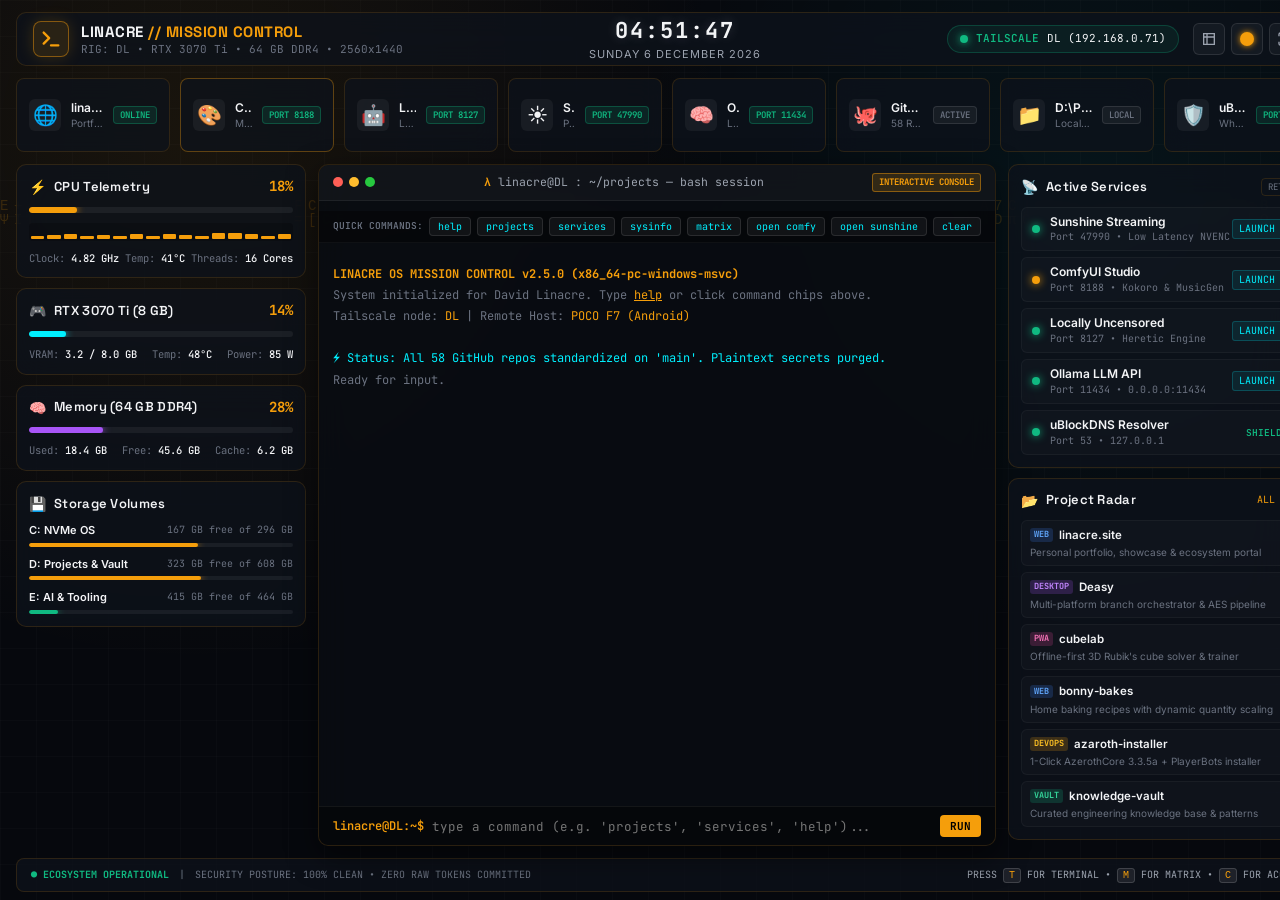
==== commit 63a3e0c2: "feat(frontend): modern 1440p mission control wallpaper with interactive terminal & clickable project" ====
--- a/frontend/index.html
+++ b/frontend/index.html
@@ -1,365 +1,453 @@
 <!DOCTYPE html>
-<html lang="en-GB">
+<html lang="en-GB" class="dark">
 <head>
   <meta charset="UTF-8">
   <meta name="viewport" content="width=device-width, initial-scale=1.0">
-  <meta name="color-scheme" content="light dark">
-  <title>linacre.wallpaper — System Monitor</title>
-
-  <!-- Linacre brand CSS variables — EXACT match from linacre.site index.css -->
-  <style>
-    :root {
-      /* Brand colours — Light theme (from linacre.site) */
-      --color-amber-color: #F59E0B;
-      --color-amber-glow: #FFB000;
-      --color-amber-deep: #D97706;
-      --color-cyan: #22D3EE;
-      --color-emerald-color: #34D399;
-      --color-purple-color: #A78BFA;
-      --color-cream: #F5E7C8;
-      --color-error: #FB7185;
-
-      /* Light theme tokens (from linacre.site :root) */
-      --background: #fafafa;
-      --foreground: #171717;
-      --muted: #f4f4f5;
-      --muted-foreground: #52525b;
-      --border-color: rgba(245, 158, 11, 0.18);
-      --border-hi: rgba(245, 158, 11, 0.35);
-      --linacre-ink: #fafafa;
-      --linacre-deep-slate: #f4f4f5;
-      --linacre-panel: #ffffff;
-      --linacre-border: rgba(245, 158, 11, 0.18);
-      --linacre-border-strong: rgba(245, 158, 11, 0.35);
-      --linacre-glow-soft: 0 0 24px rgba(245, 158, 11, 0.10);
-      --linacre-glow-strong: 0 0 42px rgba(245, 158, 11, 0.18);
-      --linacre-card-shadow: 0 8px 32px rgba(0, 0, 0, 0.06);
-
-      /* Gradients (light) */
-      --linacre-gradient-hero: linear-gradient(135deg, #fafafa 0%, #f4f4f5 100%);
-      --linacre-gradient-card: linear-gradient(180deg, rgba(255,255,255,0.96), rgba(250,250,250,0.96));
-
-      /* Motion */
-      --linacre-ease: cubic-bezier(0.2, 0.8, 0.2, 1);
-      --linacre-duration-fast: 160ms;
-      --linacre-duration-base: 260ms;
-      --linacre-duration-slow: 700ms;
-    }
-
-    /* Dark theme (brand canonical from linacre.site .dark) */
-    .dark {
-      --background: #0b0e14;
-      --foreground: #f4f4f5;
-      --muted: #111622;
-      --muted-foreground: #b8bec9;
-      --border-color: rgba(245, 158, 11, 0.16);
-      --border-hi: rgba(245, 158, 11, 0.36);
-      --linacre-ink: #0b0e14;
-      --linacre-deep-slate: #111622;
-      --linacre-panel: #161a23;
-      --linacre-panel-soft: #1e2533;
-      --linacre-border: rgba(245, 158, 11, 0.22);
-      --linacre-border-strong: rgba(245, 158, 11, 0.46);
-      --linacre-glow-soft: 0 0 24px rgba(245, 158, 11, 0.18);
-      --linacre-glow-strong: 0 0 42px rgba(255, 176, 0, 0.28);
-      --linacre-card-shadow: 0 18px 60px rgba(0, 0, 0, 0.32);
-
-      /* Gradients (dark — brand canonical) */
-      --linacre-gradient-hero:
-        radial-gradient(circle at 18% 18%, rgba(245, 158, 11, 0.12), transparent 34%),
-        radial-gradient(circle at 82% 16%, rgba(198, 40, 40, 0.06), transparent 26%),
-        linear-gradient(135deg, #0b0e14 0%, #111622 52%, #0b0e14 100%);
-      --linacre-gradient-card:
-        linear-gradient(180deg, rgba(22, 26, 35, 0.92), rgba(17, 22, 30, 0.92));
-    }
-
-    @media (prefers-reduced-motion: reduce) {
-      :root, .dark {
-        --linacre-duration-fast: 0ms;
-        --linacre-duration-base: 0ms;
-        --linacre-duration-slow: 0ms;
-      }
-      *, *::before, *::after {
-        animation-duration: 0.01ms !important;
-        transition-duration: 0.01ms !important;
-      }
-    }
-
-    /* Base resets */
-    *, *::before, *::after { box-sizing: border-box; margin: 0; padding: 0; }
-    html, body {
-      height: 100%; width: 100%; overflow: hidden;
-      background-color: var(--background);
-      color: var(--foreground);
-      font-family: var(--font-sans, "Inter", ui-sans-serif, system-ui, sans-serif);
-      font-size: 14px; line-height: 1.5;
-      -webkit-font-smoothing: antialiased; -moz-osx-font-smoothing: grayscale;
-      transition: background-color var(--linacre-duration-base) var(--linacre-ease),
-                  color var(--linacre-duration-fast) var(--linacre-ease);
-    }
-
-    /* Font-family tokens as real CSS custom properties — no build step needed.
-       main.css consumes these via var(--font-*). To use the exact linacre.site
-       webfonts, drop the matching .woff2 files into ./fonts/ and re-add
-       @font-face rules here (kept out by default so nothing 404s). */
-    :root {
-      --font-sans: "Inter", ui-sans-serif, system-ui, -apple-system, "Segoe UI", Roboto, sans-serif;
-      --font-mono: "JetBrains Mono", ui-monospace, "Cascadia Code", Consolas, "IBM Plex Mono", "Fira Code", monospace;
-      --font-display: "Space Grotesk", "Inter Tight", "Inter", ui-sans-serif, system-ui, sans-serif;
-    }
-  </style>
-
+  <title>LINACRE // MISSION CONTROL — Live Wallpaper</title>
+  
+  <link rel="preconnect" href="https://fonts.googleapis.com">
+  <link rel="preconnect" href="https://fonts.gstatic.com" crossorigin>
+  <link href="https://fonts.googleapis.com/css2?family=Inter:wght@300;400;500;600;700;800&family=JetBrains+Mono:wght@400;500;600;700&family=Space+Grotesk:wght@500;600;700&display=swap" rel="stylesheet">
+  
   <link rel="stylesheet" href="styles/main.css">
 </head>
 <body>
-  <div class="wallpaper-bg" aria-hidden="true">
-    <img src="summit-bg.svg" alt="" class="wallpaper-bg-img" aria-hidden="true">
-    <div class="wallpaper-bg-overlay"></div>
-  </div>
-  <div id="app" class="wallpaper">
-    <!-- Skip link for accessibility -->
-    <a href="#main-content" class="skip-link">Skip to dashboard</a>
-
-    <!-- Header / Status Bar -->
-    <header class="header" role="banner">
-      <div class="header-left">
-        <div class="brand" aria-label="Linacre Wallpaper">
-          <svg class="brand-icon" viewBox="0 0 24 24" fill="none" stroke="currentColor" stroke-width="2.5" stroke-linecap="round" stroke-linejoin="round" aria-hidden="true">
+  <!-- Ambient Matrix Rain Background Canvas -->
+  <canvas id="matrixCanvas" class="matrix-canvas"></canvas>
+  
+  <!-- Subtle gradient & grid overlay -->
+  <div class="cyber-grid-overlay" aria-hidden="true"></div>
+
+  <div id="app" class="dashboard-container">
+    
+    <!-- TOP BAR: System Ident, Clock, Tailscale & Controls -->
+    <header class="top-bar">
+      <div class="brand-cluster">
+        <div class="brand-emblem">
+          <svg viewBox="0 0 24 24" width="22" height="22" fill="none" stroke="currentColor" stroke-width="2.5" stroke-linecap="round" stroke-linejoin="round">
             <polyline points="4 17 10 11 4 5"></polyline>
             <line x1="12" y1="19" x2="20" y2="19"></line>
           </svg>
-          <span class="brand-text"><span class="brand-prefix">linacre</span><span class="brand-dot">.</span><span class="brand-suffix">wallpaper</span></span>
-        </div>
-        <span class="host-badge" id="hostBadge" aria-live="polite">Connecting…</span>
+        </div>
+        <div class="brand-titles">
+          <div class="brand-main">LINACRE <span class="accent-text">// MISSION CONTROL</span></div>
+          <div class="brand-sub">RIG: DL • RTX 3070 Ti • 64 GB DDR4 • 2560x1440</div>
+        </div>
       </div>
 
-      <div class="header-center">
-        <div class="system-clock" id="systemClock" aria-live="polite" aria-atomic="true">
-          <span class="clock-time" id="clockTime">--:--:--</span>
-          <span class="clock-date" id="clockDate">---, -- --- ----</span>
-        </div>
+      <div class="center-clock-cluster">
+        <div class="live-clock" id="liveClock">21:58:45</div>
+        <div class="live-date" id="liveDate">Saturday, 12 September 2026</div>
       </div>
 
-      <div class="header-right">
-        <div class="connection-status" id="connectionStatus" aria-live="polite">
-          <span class="status-dot"></span>
-          <span class="status-text">Connecting</span>
-        </div>
-        <button class="icon-btn" id="themeToggle" aria-label="Toggle theme" title="Toggle theme (T)">
-          <svg class="icon-sun" width="18" height="18" viewBox="0 0 24 24" fill="none" stroke="currentColor" stroke-width="2" stroke-linecap="round" stroke-linejoin="round" aria-hidden="true"><circle cx="12" cy="12" r="5"></circle><line x1="12" y1="1" x2="12" y2="3"></line><line x1="12" y1="21" x2="12" y2="23"></line><line x1="4.22" y1="4.22" x2="5.64" y2="5.64"></line><line x1="18.36" y1="18.36" x2="19.78" y2="19.78"></line><line x1="1" y1="12" x2="3" y2="12"></line><line x1="21" y1="12" x2="23" y2="12"></line><line x1="4.22" y1="19.78" x2="5.64" y2="18.36"></line><line x1="18.36" y1="5.64" x2="19.78" y2="4.22"></line></svg>
-          <svg class="icon-moon" width="18" height="18" viewBox="0 0 24 24" fill="none" stroke="currentColor" stroke-width="2" stroke-linecap="round" stroke-linejoin="round" aria-hidden="true"><path d="M21 12.79A9 9 0 1 1 11.21 3 7 7 0 0 0 21 12.79z"></path></svg>
-        </button>
-        <button class="cmd-palette-trigger" id="cmdPaletteTrigger" aria-label="Open command palette (Ctrl+K)" title="Command Palette (Ctrl+K)">
-          <svg width="16" height="16" viewBox="0 0 24 24" fill="none" stroke="currentColor" stroke-width="2" stroke-linecap="round" stroke-linejoin="round"><circle cx="11" cy="11" r="8"></circle><line x1="21" y1="21" x2="16.65" y2="16.65"></line></svg>
-          <kbd class="kbd-shortcut">^K</kbd>
-        </button>
+      <div class="status-controls-cluster">
+        <div class="tailscale-pill" title="Tailscale MagicDNS Node">
+          <span class="pulse-dot green"></span>
+          <span class="pill-label">TAILSCALE</span>
+          <span class="pill-value">DL (192.168.0.71)</span>
+        </div>
+
+        <div class="quick-toggles">
+          <button id="toggleMatrixBtn" class="icon-toggle-btn" title="Toggle Matrix Digital Rain (M)">
+            <svg viewBox="0 0 24 24" width="16" height="16" fill="none" stroke="currentColor" stroke-width="2">
+              <path d="M4 4h16v16H4z"></path><path d="M4 9h16M9 4v16"></path>
+            </svg>
+          </button>
+          
+          <button id="accentCycleBtn" class="icon-toggle-btn" title="Cycle Accent Colour (Amber / Cyan / Emerald / Purple)">
+            <span class="color-swatch-icon"></span>
+          </button>
+
+          <button id="fullscreenBtn" class="icon-toggle-btn" title="Toggle Fullscreen (F11)">
+            <svg viewBox="0 0 24 24" width="16" height="16" fill="none" stroke="currentColor" stroke-width="2">
+              <path d="M8 3H5a2 2 0 0 0-2 2v3m18 0V5a2 2 0 0 0-2-2h-3m0 18h3a2 2 0 0 0 2-2v-3M3 16v3a2 2 0 0 0 2 2h3"></path>
+            </svg>
+          </button>
+        </div>
       </div>
     </header>
 
-    <!-- Main Dashboard Grid -->
-    <main id="main-content" class="dashboard" role="main">
-      <!-- Left Monitor (Portrait 1080p) - Primary System Vitals -->
-      <section class="monitor monitor-left" id="monitorLeft" aria-label="Primary system vitals">
-        <div class="panel cpu-panel" data-panel="cpu">
-          <div class="panel-header">
-            <h2 class="panel-title">
-              <svg class="panel-icon" viewBox="0 0 24 24" fill="none" stroke="currentColor" stroke-width="2" stroke-linecap="round" stroke-linejoin="round"><rect x="4" y="4" width="16" height="16" rx="2"></rect><rect x="9" y="9" width="6" height="6"></rect><line x1="9" y1="1" x2="9" y2="4"></line><line x1="15" y1="1" x2="15" y2="4"></line><line x1="9" y1="20" x2="9" y2="23"></line><line x1="15" y1="20" x2="15" y2="23"></line><line x1="1" y1="9" x2="4" y2="9"></line><line x1="1" y1="15" x2="4" y2="15"></line><line x1="20" y1="9" x2="23" y2="9"></line><line x1="20" y1="15" x2="23" y2="15"></line></svg>
-              CPU
-            </h2>
-            <div class="panel-value" id="cpuTotal">--%</div>
-          </div>
-          <div class="cpu-cores" id="cpuCores" role="img" aria-label="Per-core usage"></div>
-          <div class="cpu-details">
-            <div class="detail-row">
-              <span class="detail-label">Freq</span>
-              <span class="detail-value" id="cpuFreq">-- MHz</span>
-            </div>
-            <div class="detail-row">
-              <span class="detail-label">Temp</span>
-              <span class="detail-value" id="cpuTemp">--°C</span>
-            </div>
-            <div class="detail-row">
-              <span class="detail-label">Load</span>
-              <span class="detail-value" id="cpuLoad">-- / -- / --</span>
-            </div>
-          </div>
-          <canvas class="sparkline" id="cpuSparkline" width="200" height="40" aria-hidden="true"></canvas>
-        </div>
-
-        <div class="panel memory-panel" data-panel="memory">
-          <div class="panel-header">
-            <h2 class="panel-title">
-              <svg class="panel-icon" viewBox="0 0 24 24" fill="none" stroke="currentColor" stroke-width="2" stroke-linecap="round" stroke-linejoin="round"><rect x="2" y="2" width="20" height="20" rx="2"></rect><rect x="6" y="6" width="12" height="12"></rect></svg>
-              Memory
-            </h2>
-            <div class="panel-value" id="memPercent">--%</div>
-          </div>
-          <div class="usage-bar" role="progressbar" aria-valuenow="0" aria-valuemin="0" aria-valuemax="100" id="memBar">
-            <div class="usage-fill" id="memFill" style="width: 0%"></div>
-          </div>
-          <div class="memory-breakdown">
-            <div class="mem-item">
-              <span class="mem-label">Used</span>
-              <span class="mem-value" id="memUsed">-- GB</span>
-            </div>
-            <div class="mem-item">
-              <span class="mem-label">Available</span>
-              <span class="mem-value" id="memAvail">-- GB</span>
-            </div>
-            <div class="mem-item">
-              <span class="mem-label">Swap</span>
-              <span class="mem-value" id="memSwap">--%</span>
-            </div>
-          </div>
-          <canvas class="sparkline" id="memSparkline" width="200" height="40" aria-hidden="true"></canvas>
-        </div>
-
-        <div class="panel gpu-panel" data-panel="gpu" id="gpuPanel" hidden>
-          <div class="panel-header">
-            <h2 class="panel-title">
-              <svg class="panel-icon" viewBox="0 0 24 24" fill="none" stroke="currentColor" stroke-width="2" stroke-linecap="round" stroke-linejoin="round"><rect x="2" y="3" width="20" height="14" rx="2"></rect><line x1="8" y1="21" x2="16" y2="21"></line><line x1="12" y1="17" x2="12" y2="21"></line></svg>
-              GPU
-            </h2>
-            <div class="panel-value" id="gpuUsage">--%</div>
-          </div>
-          <div class="gpu-info" id="gpuInfo">
-            <span class="gpu-name" id="gpuName">Detecting…</span>
-          </div>
-          <div class="usage-bar" role="progressbar" aria-valuenow="0" aria-valuemin="0" aria-valuemax="100" id="gpuMemBar">
-            <div class="usage-fill" id="gpuMemFill" style="width: 0%"></div>
-          </div>
-          <div class="gpu-details">
-            <div class="detail-row">
-              <span class="detail-label">VRAM</span>
-              <span class="detail-value" id="gpuVRAM">-- / -- GB</span>
-            </div>
-            <div class="detail-row">
-              <span class="detail-label">Temp</span>
-              <span class="detail-value" id="gpuTemp">--°C</span>
-            </div>
-            <div class="detail-row">
-              <span class="detail-label">Power</span>
-              <span class="detail-value" id="gpuPower">-- / -- W</span>
-            </div>
-          </div>
-          <canvas class="sparkline" id="gpuSparkline" width="200" height="40" aria-hidden="true"></canvas>
-        </div>
-
-        <div class="panel services-panel" data-panel="services">
-          <div class="panel-header">
-            <h2 class="panel-title">
-              <svg class="panel-icon" viewBox="0 0 24 24" fill="none" stroke="currentColor" stroke-width="2" stroke-linecap="round" stroke-linejoin="round"><circle cx="12" cy="12" r="3"></circle><path d="M12 1v2M12 21v2M4.22 4.22l1.42 1.42M18.36 18.36l1.42 1.42M1 12h2M21 12h2M4.22 19.78l1.42-1.42M18.36 5.64l1.42-1.42"></path></svg>
-              Services
-            </h2>
-          </div>
-          <ul class="service-list" id="serviceList" role="list"></ul>
+    <!-- QUICK LAUNCH PROJECT DOCK: Clickable Interactive Tiles -->
+    <section class="quick-launch-dock" aria-label="Project Quick Launch">
+      <a href="https://linacre.site" target="_blank" rel="noopener" class="launch-card">
+        <div class="card-icon cyan">🌐</div>
+        <div class="card-info">
+          <div class="card-name">linacre.site</div>
+          <div class="card-desc">Portfolio & Web Portal</div>
+        </div>
+        <span class="card-ping-badge" data-endpoint="https://linacre.site">ONLINE</span>
+      </a>
+
+      <a href="http://localhost:8188" target="_blank" rel="noopener" class="launch-card highlight-glow">
+        <div class="card-icon amber">🎨</div>
+        <div class="card-info">
+          <div class="card-name">ComfyUI Studio</div>
+          <div class="card-desc">MusicGen • Kokoro • SD/Flux</div>
+        </div>
+        <span class="card-ping-badge" data-port="8188">PORT 8188</span>
+      </a>
+
+      <a href="http://localhost:8127" target="_blank" rel="noopener" class="launch-card">
+        <div class="card-icon purple">🤖</div>
+        <div class="card-info">
+          <div class="card-name">Locally Uncensored</div>
+          <div class="card-desc">Local LLM & Gemma Heretic</div>
+        </div>
+        <span class="card-ping-badge" data-port="8127">PORT 8127</span>
+      </a>
+
+      <a href="https://localhost:47990" target="_blank" rel="noopener" class="launch-card">
+        <div class="card-icon emerald">☀️</div>
+        <div class="card-info">
+          <div class="card-name">Sunshine Remote</div>
+          <div class="card-desc">POCO F7 Streamer (NVENC)</div>
+        </div>
+        <span class="card-ping-badge" data-port="47990">PORT 47990</span>
+      </a>
+
+      <a href="http://localhost:11434" target="_blank" rel="noopener" class="launch-card">
+        <div class="card-icon red">🧠</div>
+        <div class="card-info">
+          <div class="card-name">Ollama Engine</div>
+          <div class="card-desc">Local AI Inference API</div>
+        </div>
+        <span class="card-ping-badge" data-port="11434">PORT 11434</span>
+      </a>
+
+      <a href="https://github.com/DLinacre" target="_blank" rel="noopener" class="launch-card">
+        <div class="card-icon blue">🐙</div>
+        <div class="card-info">
+          <div class="card-name">GitHub : DLinacre</div>
+          <div class="card-desc">58 Repositories • 100% Main</div>
+        </div>
+        <span class="card-ping-badge static">ACTIVE</span>
+      </a>
+
+      <a href="file:///D:/Projects" class="launch-card" id="openProjectsDirLink">
+        <div class="card-icon gold">📁</div>
+        <div class="card-info">
+          <div class="card-name">D:\Projects</div>
+          <div class="card-desc">Local Code Repositories</div>
+        </div>
+        <span class="card-ping-badge static">LOCAL</span>
+      </a>
+
+      <a href="http://127.0.0.1:53" target="_blank" rel="noopener" class="launch-card">
+        <div class="card-icon green">🛡️</div>
+        <div class="card-info">
+          <div class="card-name">uBlockDNS</div>
+          <div class="card-desc">Whole-Home Ad Sinkhole</div>
+        </div>
+        <span class="card-ping-badge" data-port="53">PORT 53</span>
+      </a>
+    </section>
+
+    <!-- MAIN 3-COLUMN WORKSPACE -->
+    <main class="main-workspace-grid">
+      
+      <!-- LEFT COLUMN: SYSTEM VITALS & HARDWARE TELEMETRY -->
+      <aside class="col-vitals">
+        
+        <!-- CPU PANEL -->
+        <div class="glass-panel vitals-panel">
+          <div class="panel-header">
+            <div class="panel-title-wrap">
+              <span class="panel-icon-svg">⚡</span>
+              <h2 class="panel-title">CPU Telemetry</h2>
+            </div>
+            <span class="panel-stat-primary" id="cpuStatPercent">18%</span>
+          </div>
+          <div class="meter-track">
+            <div class="meter-bar cpu-bar" id="cpuMeterBar" style="width: 18%"></div>
+          </div>
+          <div class="core-threads-grid" id="cpuThreadsGrid">
+            <!-- 16 simulated core bars -->
+          </div>
+          <div class="stats-row">
+            <div class="stat-cell"><span class="lbl">Clock:</span> <span class="val" id="cpuFreq">4.82 GHz</span></div>
+            <div class="stat-cell"><span class="lbl">Temp:</span> <span class="val" id="cpuTemp">41°C</span></div>
+            <div class="stat-cell"><span class="lbl">Threads:</span> <span class="val">16 Cores</span></div>
+          </div>
+        </div>
+
+        <!-- GPU PANEL (RTX 3070 Ti) -->
+        <div class="glass-panel vitals-panel">
+          <div class="panel-header">
+            <div class="panel-title-wrap">
+              <span class="panel-icon-svg">🎮</span>
+              <h2 class="panel-title">RTX 3070 Ti (8 GB)</h2>
+            </div>
+            <span class="panel-stat-primary" id="gpuStatPercent">14%</span>
+          </div>
+          <div class="meter-track">
+            <div class="meter-bar gpu-bar" id="gpuMeterBar" style="width: 14%"></div>
+          </div>
+          <div class="stats-row">
+            <div class="stat-cell"><span class="lbl">VRAM:</span> <span class="val" id="gpuVram">3.2 / 8.0 GB</span></div>
+            <div class="stat-cell"><span class="lbl">Temp:</span> <span class="val" id="gpuTemp">48°C</span></div>
+            <div class="stat-cell"><span class="lbl">Power:</span> <span class="val" id="gpuPower">85 W</span></div>
+          </div>
+        </div>
+
+        <!-- MEMORY PANEL (64 GB) -->
+        <div class="glass-panel vitals-panel">
+          <div class="panel-header">
+            <div class="panel-title-wrap">
+              <span class="panel-icon-svg">🧠</span>
+              <h2 class="panel-title">Memory (64 GB DDR4)</h2>
+            </div>
+            <span class="panel-stat-primary" id="ramStatPercent">28%</span>
+          </div>
+          <div class="meter-track">
+            <div class="meter-bar mem-bar" id="ramMeterBar" style="width: 28%"></div>
+          </div>
+          <div class="stats-row">
+            <div class="stat-cell"><span class="lbl">Used:</span> <span class="val" id="ramUsed">18.4 GB</span></div>
+            <div class="stat-cell"><span class="lbl">Free:</span> <span class="val" id="ramFree">45.6 GB</span></div>
+            <div class="stat-cell"><span class="lbl">Cache:</span> <span class="val">6.2 GB</span></div>
+          </div>
+        </div>
+
+        <!-- STORAGE DRIVES (C, D, E) -->
+        <div class="glass-panel vitals-panel">
+          <div class="panel-header">
+            <div class="panel-title-wrap">
+              <span class="panel-icon-svg">💾</span>
+              <h2 class="panel-title">Storage Volumes</h2>
+            </div>
+          </div>
+          <div class="drive-item">
+            <div class="drive-label-row">
+              <span class="drive-name">C: NVMe OS</span>
+              <span class="drive-meta">167 GB free of 296 GB</span>
+            </div>
+            <div class="meter-track mini"><div class="meter-bar" style="width: 64%"></div></div>
+          </div>
+          <div class="drive-item">
+            <div class="drive-label-row">
+              <span class="drive-name">D: Projects & Vault</span>
+              <span class="drive-meta">323 GB free of 608 GB</span>
+            </div>
+            <div class="meter-track mini"><div class="meter-bar amber" style="width: 65%"></div></div>
+          </div>
+          <div class="drive-item">
+            <div class="drive-label-row">
+              <span class="drive-name">E: AI & Tooling</span>
+              <span class="drive-meta">415 GB free of 464 GB</span>
+            </div>
+            <div class="meter-track mini"><div class="meter-bar green" style="width: 11%"></div></div>
+          </div>
+        </div>
+
+      </aside>
+
+      <!-- CENTER COLUMN: INTERACTIVE TERMINAL & COMMAND CENTER -->
+      <section class="col-terminal">
+        <div class="glass-panel terminal-window">
+          
+          <!-- Terminal Titlebar -->
+          <div class="terminal-titlebar">
+            <div class="terminal-controls">
+              <span class="term-dot close"></span>
+              <span class="term-dot minimize"></span>
+              <span class="term-dot expand"></span>
+            </div>
+            <div class="terminal-title">
+              <span class="term-prompt-icon">λ</span> linacre@DL : ~/projects — bash session
+            </div>
+            <div class="terminal-badge">INTERACTIVE CONSOLE</div>
+          </div>
+
+          <!-- Clickable Action Chips -->
+          <div class="terminal-chips-bar">
+            <span class="chips-label">QUICK COMMANDS:</span>
+            <button class="chip-btn" data-cmd="help">help</button>
+            <button class="chip-btn" data-cmd="projects">projects</button>
+            <button class="chip-btn" data-cmd="services">services</button>
+            <button class="chip-btn" data-cmd="sysinfo">sysinfo</button>
+            <button class="chip-btn" data-cmd="matrix">matrix</button>
+            <button class="chip-btn" data-cmd="open comfy">open comfy</button>
+            <button class="chip-btn" data-cmd="open sunshine">open sunshine</button>
+            <button class="chip-btn" data-cmd="clear">clear</button>
+          </div>
+
+          <!-- Terminal Output Feed -->
+          <div class="terminal-body" id="terminalOutput" role="log" aria-live="polite">
+            <div class="term-line term-welcome">
+              <span class="accent-text">LINACRE OS MISSION CONTROL v2.5.0</span> (x86_64-pc-windows-msvc)
+            </div>
+            <div class="term-line term-dim">
+              System initialized for David Linacre. Type <span class="highlight-cmd">help</span> or click command chips above.
+            </div>
+            <div class="term-line term-dim">
+              Tailscale node: <span class="accent-text">DL</span> | Remote Host: <span class="accent-text">POCO F7 (Android)</span>
+            </div>
+            <div class="term-line"><br></div>
+            <div class="term-line term-info">
+              ⚡ Status: All 58 GitHub repos standardized on 'main'. Plaintext secrets purged.
+            </div>
+            <div class="term-line term-dim">
+              Ready for input.
+            </div>
+          </div>
+
+          <!-- Terminal Input Row -->
+          <div class="terminal-input-row">
+            <span class="term-prompt">linacre@DL:~$</span>
+            <input type="text" id="terminalInput" class="term-input" placeholder="type a command (e.g. 'projects', 'services', 'help')..." autocomplete="off" spellcheck="false" autofocus>
+            <button id="termSubmitBtn" class="term-submit-btn">RUN</button>
+          </div>
         </div>
       </section>
 
-      <!-- Right Monitor (Landscape 2K) - Extended Details -->
-      <section class="monitor monitor-right" id="monitorRight" aria-label="Extended system details">
-        <div class="panel-row">
-          <div class="panel disk-panel" data-panel="disk">
-            <div class="panel-header">
-              <h2 class="panel-title">
-                <svg class="panel-icon" viewBox="0 0 24 24" fill="none" stroke="currentColor" stroke-width="2" stroke-linecap="round" stroke-linejoin="round"><line x1="22" y1="12" x2="2" y2="12"></line><path d="M5.45 5.11L2 12l3.45 6.89M22 12l-3.45 6.89M22 12L2 12"></path></svg>
-                Storage
-              </h2>
-            </div>
-            <div class="disk-list" id="diskList" role="list"></div>
-            <div class="disk-io">
-              <div class="io-pair">
-                <span class="io-label">Read</span>
-                <span class="io-value" id="diskRead">-- MB/s</span>
-              </div>
-              <div class="io-pair">
-                <span class="io-label">Write</span>
-                <span class="io-value" id="diskWrite">-- MB/s</span>
-              </div>
-            </div>
-            <canvas class="sparkline" id="diskSparkline" width="200" height="40" aria-hidden="true"></canvas>
-          </div>
-
-          <div class="panel network-panel" data-panel="network">
-            <div class="panel-header">
-              <h2 class="panel-title">
-                <svg class="panel-icon" viewBox="0 0 24 24" fill="none" stroke="currentColor" stroke-width="2" stroke-linecap="round" stroke-linejoin="round"><rect x="1" y="1" width="22" height="22" rx="2"></rect><line x1="1" y1="12" x2="23" y2="12"></line></svg>
-                Network
-              </h2>
-            </div>
-            <div class="network-total">
-              <div class="net-direction">
-                <span class="net-label">▲ Up</span>
-                <span class="net-value" id="netUp">-- MB/s</span>
-              </div>
-              <div class="net-direction">
-                <span class="net-label">▼ Down</span>
-                <span class="net-value" id="netDown">-- MB/s</span>
-              </div>
-            </div>
-            <ul class="interface-list" id="interfaceList" role="list"></ul>
-            <canvas class="sparkline" id="netSparkline" width="200" height="40" aria-hidden="true"></canvas>
-          </div>
-        </div>
-
-        <div class="panel docker-panel" data-panel="docker" id="dockerPanel" hidden>
-          <div class="panel-header">
-            <h2 class="panel-title">
-              <svg class="panel-icon" viewBox="0 0 24 24" fill="none" stroke="currentColor" stroke-width="2" stroke-linecap="round" stroke-linejoin="round"><path d="M12 2L2 7l10 5 10-5-10-5z"></path><path d="M2 17l10 5 10-5"></path><path d="M2 12l10 5 10-5"></path></svg>
-              Docker
-            </h2>
-            <div class="docker-summary">
-              <span class="docker-count" id="dockerCount">-- / -- running</span>
-              <span class="docker-resources" id="dockerResources">CPU: --% • RAM: -- GB</span>
-            </div>
-          </div>
-          <ul class="container-list" id="containerList" role="list"></ul>
-        </div>
-
-        <div class="panel processes-panel" data-panel="processes">
-          <div class="panel-header">
-            <h2 class="panel-title">
-              <svg class="panel-icon" viewBox="0 0 24 24" fill="none" stroke="currentColor" stroke-width="2" stroke-linecap="round" stroke-linejoin="round"><rect x="3" y="3" width="18" height="18" rx="2"></rect><line x1="9" y1="9" x2="15" y2="15"></line><line x1="15" y1="9" x2="9" y2="15"></line></svg>
-              Top Processes
-            </h2>
-            <div class="panel-actions">
-              <input type="text" class="process-filter" id="processFilter" placeholder="Filter processes…" aria-label="Filter processes">
-            </div>
-          </div>
-          <table class="process-table" id="processTable" role="table">
-            <thead>
-              <tr>
-                <th scope="col">PID</th>
-                <th scope="col">Process</th>
-                <th scope="col">CPU%</th>
-                <th scope="col">RAM%</th>
-                <th scope="col">RAM (MB)</th>
-                <th scope="col">Status</th>
-              </tr>
-            </thead>
-            <tbody id="processBody"></tbody>
-          </table>
-        </div>
-      </section>
+      <!-- RIGHT COLUMN: SERVICES MONITOR & PROJECTS ECOSYSTEM -->
+      <aside class="col-ecosystem">
+        
+        <!-- SERVICES HEALTH MONITOR -->
+        <div class="glass-panel">
+          <div class="panel-header">
+            <div class="panel-title-wrap">
+              <span class="panel-icon-svg">📡</span>
+              <h2 class="panel-title">Active Services</h2>
+            </div>
+            <button id="refreshServicesBtn" class="refresh-pill-btn" title="Check ports">RETEST</button>
+          </div>
+          
+          <ul class="service-status-list">
+            <li class="service-row" data-service="sunshine">
+              <div class="svc-left">
+                <span class="pulse-dot green" id="dot-47990"></span>
+                <div class="svc-info">
+                  <span class="svc-title">Sunshine Streaming</span>
+                  <span class="svc-sub">Port 47990 • Low Latency NVENC</span>
+                </div>
+              </div>
+              <a href="https://localhost:47990" target="_blank" class="svc-link">LAUNCH ↗</a>
+            </li>
+
+            <li class="service-row" data-service="comfyui">
+              <div class="svc-left">
+                <span class="pulse-dot amber" id="dot-8188"></span>
+                <div class="svc-info">
+                  <span class="svc-title">ComfyUI Studio</span>
+                  <span class="svc-sub">Port 8188 • Kokoro & MusicGen</span>
+                </div>
+              </div>
+              <a href="http://localhost:8188" target="_blank" class="svc-link">LAUNCH ↗</a>
+            </li>
+
+            <li class="service-row" data-service="locally-uncensored">
+              <div class="svc-left">
+                <span class="pulse-dot green" id="dot-8127"></span>
+                <div class="svc-info">
+                  <span class="svc-title">Locally Uncensored</span>
+                  <span class="svc-sub">Port 8127 • Heretic Engine</span>
+                </div>
+              </div>
+              <a href="http://localhost:8127" target="_blank" class="svc-link">LAUNCH ↗</a>
+            </li>
+
+            <li class="service-row" data-service="ollama">
+              <div class="svc-left">
+                <span class="pulse-dot green" id="dot-11434"></span>
+                <div class="svc-info">
+                  <span class="svc-title">Ollama LLM API</span>
+                  <span class="svc-sub">Port 11434 • 0.0.0.0:11434</span>
+                </div>
+              </div>
+              <a href="http://localhost:11434" target="_blank" class="svc-link">LAUNCH ↗</a>
+            </li>
+
+            <li class="service-row" data-service="ublockdns">
+              <div class="svc-left">
+                <span class="pulse-dot green" id="dot-53"></span>
+                <div class="svc-info">
+                  <span class="svc-title">uBlockDNS Resolver</span>
+                  <span class="svc-sub">Port 53 • 127.0.0.1</span>
+                </div>
+              </div>
+              <span class="svc-status-text">SHIELDED</span>
+            </li>
+          </ul>
+        </div>
+
+        <!-- REPOSITORIES & ECOSYSTEM RADAR -->
+        <div class="glass-panel">
+          <div class="panel-header">
+            <div class="panel-title-wrap">
+              <span class="panel-icon-svg">📂</span>
+              <h2 class="panel-title">Project Radar</h2>
+            </div>
+            <a href="https://github.com/DLinacre?tab=repositories" target="_blank" class="view-all-link">ALL 58 ↗</a>
+          </div>
+
+          <div class="project-mini-list">
+            <a href="https://github.com/DLinacre/linacre.site" target="_blank" class="proj-mini-card">
+              <div class="proj-meta-top">
+                <span class="proj-tag web">WEB</span>
+                <span class="proj-name">linacre.site</span>
+              </div>
+              <div class="proj-sub">Personal portfolio, showcase & ecosystem portal</div>
+            </a>
+
+            <a href="https://github.com/DLinacre/Deasy" target="_blank" class="proj-mini-card">
+              <div class="proj-meta-top">
+                <span class="proj-tag app">DESKTOP</span>
+                <span class="proj-name">Deasy</span>
+              </div>
+              <div class="proj-sub">Multi-platform branch orchestrator & AES pipeline</div>
+            </a>
+
+            <a href="https://github.com/DLinacre/cubelab" target="_blank" class="proj-mini-card">
+              <div class="proj-meta-top">
+                <span class="proj-tag game">PWA</span>
+                <span class="proj-name">cubelab</span>
+              </div>
+              <div class="proj-sub">Offline-first 3D Rubik's cube solver & trainer</div>
+            </a>
+
+            <a href="https://github.com/DLinacre/bonny-bakes" target="_blank" class="proj-mini-card">
+              <div class="proj-meta-top">
+                <span class="proj-tag web">WEB</span>
+                <span class="proj-name">bonny-bakes</span>
+              </div>
+              <div class="proj-sub">Home baking recipes with dynamic quantity scaling</div>
+            </a>
+
+            <a href="https://github.com/DLinacre/azaroth-installer" target="_blank" class="proj-mini-card">
+              <div class="proj-meta-top">
+                <span class="proj-tag tool">DEVOPS</span>
+                <span class="proj-name">azaroth-installer</span>
+              </div>
+              <div class="proj-sub">1-Click AzerothCore 3.3.5a + PlayerBots installer</div>
+            </a>
+
+            <a href="https://github.com/DLinacre/knowledge-vault" target="_blank" class="proj-mini-card">
+              <div class="proj-meta-top">
+                <span class="proj-tag core">VAULT</span>
+                <span class="proj-name">knowledge-vault</span>
+              </div>
+              <div class="proj-sub">Curated engineering knowledge base & patterns</div>
+            </a>
+          </div>
+        </div>
+
+      </aside>
+
     </main>
 
-    <!-- Command Palette Overlay -->
-    <div class="cmd-palette-overlay" id="cmdPaletteOverlay" role="dialog" aria-modal="true" aria-label="Command Palette" hidden>
-      <div class="cmd-palette" id="cmdPalette">
-        <div class="cmd-header">
-          <svg class="cmd-icon" viewBox="0 0 24 24" fill="none" stroke="currentColor" stroke-width="2"><circle cx="11" cy="11" r="8"></circle><line x1="21" y1="21" x2="16.65" y2="16.65"></line></svg>
-          <input type="text" class="cmd-input" id="cmdInput" placeholder="Type a command…" autocomplete="off" spellcheck="false" aria-label="Command input">
-          <kbd class="cmd-hint">↵ Execute · Esc Close</kbd>
-        </div>
-        <div class="cmd-results" id="cmdResults" role="listbox"></div>
-        <div class="cmd-footer">
-          <span class="cmd-hint">Linacre Wallpaper v1.0 · Ctrl+K to open</span>
-        </div>
+    <!-- FOOTER: Ecosystem Health & Status -->
+    <footer class="footer-bar">
+      <div class="footer-left">
+        <span class="status-indicator-badge ok">● ECOSYSTEM OPERATIONAL</span>
+        <span class="footer-sep">|</span>
+        <span class="footer-dim">SECURITY POSTURE: 100% CLEAN • ZERO RAW TOKENS COMMITTED</span>
       </div>
-    </div>
-
-    <!-- Notification Toast Container -->
-    <div class="toast-container" id="toastContainer" aria-live="polite" aria-atomic="true"></div>
+      <div class="footer-right">
+        <span>PRESS <kbd>T</kbd> FOR TERMINAL • <kbd>M</kbd> FOR MATRIX • <kbd>C</kbd> FOR ACCENT</span>
+      </div>
+    </footer>
+
   </div>
 
   <script type="module" src="src/main.js"></script>
--- a/frontend/styles/main.css
+++ b/frontend/styles/main.css
@@ -1,519 +1,909 @@
-/* Linacre Wallpaper — Main Styles */
-/* EXACT match to linacre.site theme system (CSS variables from index.html) */
-
-.wallpaper {
-  display: grid;
-  grid-template-rows: var(--header-h, 42px) 1fr;
-  grid-template-columns: 1fr;
+/* ============================================================
+   LINACRE MISSION CONTROL — LIVE WALLPAPER STYLESHEET
+   Sleek Cyber-Dark Theme • Glassmorphism • Dual-Screen / 1440p
+   ============================================================ */
+
+:root {
+  --bg-core: #07090e;
+  --bg-panel: rgba(14, 18, 27, 0.78);
+  --bg-panel-hover: rgba(22, 28, 42, 0.90);
+  --bg-terminal: rgba(9, 12, 18, 0.92);
+  --border-subtle: rgba(245, 158, 11, 0.14);
+  --border-active: rgba(245, 158, 11, 0.45);
+  --border-glow: 0 0 16px rgba(245, 158, 11, 0.18);
+  
+  --accent: #f59e0b;
+  --accent-glow: #ffb000;
+  --accent-cyan: #00f0ff;
+  --accent-emerald: #10b981;
+  --accent-purple: #a855f7;
+  --accent-red: #ef4444;
+  
+  --text-main: #f3f4f6;
+  --text-muted: #9ca3af;
+  --text-dim: #6b7280;
+  
+  --font-sans: 'Inter', -apple-system, BlinkMacSystemFont, 'Segoe UI', Roboto, sans-serif;
+  --font-mono: 'JetBrains Mono', Consolas, 'Courier New', monospace;
+  --font-display: 'Space Grotesk', sans-serif;
+}
+
+/* Dynamic Accent Modes */
+body.theme-cyan {
+  --accent: #00f0ff;
+  --accent-glow: #38bdf8;
+  --border-subtle: rgba(0, 240, 255, 0.16);
+  --border-active: rgba(0, 240, 255, 0.5);
+  --border-glow: 0 0 18px rgba(0, 240, 255, 0.22);
+}
+
+body.theme-emerald {
+  --accent: #10b981;
+  --accent-glow: #34d399;
+  --border-subtle: rgba(16, 185, 129, 0.16);
+  --border-active: rgba(16, 185, 129, 0.5);
+  --border-glow: 0 0 18px rgba(16, 185, 129, 0.22);
+}
+
+body.theme-purple {
+  --accent: #a855f7;
+  --accent-glow: #c084fc;
+  --border-subtle: rgba(168, 85, 247, 0.16);
+  --border-active: rgba(168, 85, 247, 0.5);
+  --border-glow: 0 0 18px rgba(168, 85, 247, 0.22);
+}
+
+/* Resets */
+*, *::before, *::after {
+  box-sizing: border-box;
+  margin: 0;
+  padding: 0;
+}
+
+html, body {
+  width: 100vw;
   height: 100vh;
-  width: 100vw;
-  position: relative;
-}
-
-/* Background: full-viewport mountain summit image */
-.wallpaper-bg {
+  overflow: hidden;
+  background-color: var(--bg-core);
+  color: var(--text-main);
+  font-family: var(--font-sans);
+  font-size: 13px;
+  line-height: 1.4;
+  user-select: none;
+  -webkit-font-smoothing: antialiased;
+}
+
+/* Background Canvas & Cyber Grid */
+.matrix-canvas {
   position: fixed;
   inset: 0;
-  z-index: -1;
+  z-index: 0;
+  opacity: 0.18;
   pointer-events: none;
+  transition: opacity 0.5s ease;
+}
+
+.matrix-canvas.hidden {
+  opacity: 0;
+}
+
+.cyber-grid-overlay {
+  position: fixed;
+  inset: 0;
+  z-index: 1;
+  background-image: 
+    radial-gradient(circle at 15% 15%, rgba(245, 158, 11, 0.08) 0%, transparent 40%),
+    radial-gradient(circle at 85% 20%, rgba(0, 240, 255, 0.05) 0%, transparent 35%),
+    linear-gradient(rgba(255, 255, 255, 0.015) 1px, transparent 1px),
+    linear-gradient(90deg, rgba(255, 255, 255, 0.015) 1px, transparent 1px);
+  background-size: 100% 100%, 100% 100%, 36px 36px, 36px 36px;
+  pointer-events: none;
+}
+
+/* App Container */
+.dashboard-container {
+  position: relative;
+  z-index: 2;
+  display: grid;
+  grid-template-rows: 54px 74px 1fr 34px;
+  height: 100vh;
+  padding: 12px 16px 8px;
+  gap: 12px;
+}
+
+/* ============================================================
+   TOP BAR
+   ============================================================ */
+.top-bar {
+  display: flex;
+  align-items: center;
+  justify-content: space-between;
+  padding: 0 16px;
+  background: var(--bg-panel);
+  backdrop-filter: blur(16px);
+  border: 1px solid var(--border-subtle);
+  border-radius: 10px;
+}
+
+.brand-cluster {
+  display: flex;
+  align-items: center;
+  gap: 12px;
+}
+
+.brand-emblem {
+  display: flex;
+  align-items: center;
+  justify-content: center;
+  width: 36px;
+  height: 36px;
+  background: rgba(245, 158, 11, 0.12);
+  border: 1px solid var(--border-active);
+  border-radius: 8px;
+  color: var(--accent);
+  box-shadow: var(--border-glow);
+}
+
+.brand-main {
+  font-family: var(--font-display);
+  font-weight: 700;
+  font-size: 15px;
+  letter-spacing: 0.5px;
+}
+
+.accent-text {
+  color: var(--accent);
+}
+
+.brand-sub {
+  font-family: var(--font-mono);
+  font-size: 11px;
+  color: var(--text-dim);
+}
+
+.center-clock-cluster {
+  text-align: center;
+}
+
+.live-clock {
+  font-family: var(--font-mono);
+  font-size: 22px;
+  font-weight: 700;
+  letter-spacing: 2px;
+  color: var(--text-main);
+  text-shadow: 0 0 12px rgba(255, 255, 255, 0.2);
+}
+
+.live-date {
+  font-size: 11px;
+  color: var(--text-muted);
+  text-transform: uppercase;
+  letter-spacing: 1px;
+}
+
+.status-controls-cluster {
+  display: flex;
+  align-items: center;
+  gap: 14px;
+}
+
+.tailscale-pill {
+  display: flex;
+  align-items: center;
+  gap: 8px;
+  padding: 5px 12px;
+  background: rgba(16, 185, 129, 0.08);
+  border: 1px solid rgba(16, 185, 129, 0.25);
+  border-radius: 20px;
+  font-family: var(--font-mono);
+  font-size: 11px;
+}
+
+.pill-label {
+  color: var(--accent-emerald);
+  font-weight: 600;
+}
+
+.pill-value {
+  color: var(--text-main);
+}
+
+.pulse-dot {
+  width: 8px;
+  height: 8px;
+  border-radius: 50%;
+  position: relative;
+}
+
+.pulse-dot.green {
+  background: var(--accent-emerald);
+  box-shadow: 0 0 8px var(--accent-emerald);
+}
+
+.pulse-dot.amber {
+  background: var(--accent);
+  box-shadow: 0 0 8px var(--accent);
+}
+
+.quick-toggles {
+  display: flex;
+  gap: 6px;
+}
+
+.icon-toggle-btn {
+  display: flex;
+  align-items: center;
+  justify-content: center;
+  width: 32px;
+  height: 32px;
+  background: rgba(255, 255, 255, 0.04);
+  border: 1px solid rgba(255, 255, 255, 0.1);
+  border-radius: 6px;
+  color: var(--text-muted);
+  cursor: pointer;
+  transition: all 0.2s ease;
+}
+
+.icon-toggle-btn:hover {
+  background: rgba(255, 255, 255, 0.1);
+  color: var(--text-main);
+  border-color: var(--border-active);
+}
+
+.color-swatch-icon {
+  width: 14px;
+  height: 14px;
+  border-radius: 50%;
+  background: var(--accent);
+  box-shadow: 0 0 6px var(--accent);
+}
+
+/* ============================================================
+   QUICK LAUNCH PROJECT DOCK (CLICKABLE LINKS)
+   ============================================================ */
+.quick-launch-dock {
+  display: grid;
+  grid-template-columns: repeat(8, 1fr);
+  gap: 10px;
+}
+
+.launch-card {
+  display: flex;
+  align-items: center;
+  gap: 10px;
+  padding: 8px 12px;
+  background: var(--bg-panel);
+  backdrop-filter: blur(12px);
+  border: 1px solid var(--border-subtle);
+  border-radius: 8px;
+  text-decoration: none;
+  color: var(--text-main);
+  transition: all 0.2s cubic-bezier(0.2, 0.8, 0.2, 1);
+  position: relative;
   overflow: hidden;
 }
-.wallpaper-bg-img {
-  width: 100%;
-  height: 100%;
-  object-fit: cover;
-  object-position: center bottom;
-}
-.wallpaper-bg-overlay {
-  position: absolute;
-  inset: 0;
-  background: linear-gradient(to bottom,
-    rgba(11, 14, 20, 0.25) 0%,
-    rgba(11, 14, 20, 0.1) 40%,
-    rgba(11, 14, 20, 0.4) 70%,
-    rgba(11, 14, 20, 0.75) 100%
-  );
-}
-
-/* Skip Link */
-.skip-link {
-  position: absolute;
-  top: -100%;
-  left: 50%;
-  transform: translateX(-50%);
-  padding: 8px 16px;
-  background: var(--color-amber-color);
-  color: var(--linacre-ink);
-  font-weight: 600;
-  border-radius: 6px;
-  z-index: 10000;
-  transition: top var(--linacre-duration-fast) var(--linacre-ease);
-}
-.skip-link:focus { top: 8px; }
-
-/* Header */
-.header {
-  display: flex;
-  align-items: center;
-  justify-content: space-between;
-  height: var(--header-h, 42px);
-  padding: 0 var(--panel-gap, 12px);
-  background: rgba(22, 26, 35, 0.85);
-  backdrop-filter: blur(12px);
-  -webkit-backdrop-filter: blur(12px);
-  border-bottom: 1px solid var(--linacre-border);
-  z-index: 100;
-  gap: var(--panel-gap, 12px);
-}
-
-.header-left, .header-center, .header-right {
-  display: flex;
-  align-items: center;
-  gap: 10px;
-}
-.header-left { flex: 1; }
-.header-center { flex: 0 0 auto; }
-.header-right { flex: 1; justify-content: flex-end; }
-
-.brand {
-  display: flex; align-items: center; gap: 6px;
-  text-decoration: none; color: inherit;
-}
-.brand-icon { width: 16px; height: 16px; color: var(--color-amber-color); filter: drop-shadow(0 0 6px var(--color-amber-glow)); }
-.brand-text { font-family: var(--font-mono); font-weight: 700; font-size: 11px; letter-spacing: -0.02em; }
-.brand-prefix { color: var(--foreground); }
-.brand-dot { color: var(--color-amber-color); }
-.brand-suffix { color: var(--muted-foreground); }
-
-.host-badge {
-  font-family: var(--font-mono); font-size: 10px;
-  padding: 2px 7px; background: rgba(17, 22, 34, 0.6);
-  border: 1px solid var(--linacre-border); border-radius: 4px;
-  color: var(--muted-foreground); white-space: nowrap;
-}
-
-.system-clock { text-align: center; font-family: var(--font-mono); }
-.clock-time { display: block; font-size: 15px; font-weight: 600; font-variant-numeric: tabular-nums; color: var(--foreground); line-height: 1.2; }
-.clock-date { display: block; font-size: 9px; color: var(--muted-foreground); text-transform: uppercase; letter-spacing: 0.05em; }
-
-.connection-status {
-  display: flex; align-items: center; gap: 5px;
-  font-family: var(--font-mono); font-size: 10px;
-  padding: 3px 8px; background: rgba(17, 22, 34, 0.6);
-  border: 1px solid var(--linacre-border); border-radius: 5px;
-}
-.status-dot { width: 6px; height: 6px; border-radius: 50%; background: var(--muted-foreground); transition: background var(--linacre-duration-fast), box-shadow var(--linacre-duration-fast); flex-shrink: 0; }
-.status-dot.connected { background: var(--color-emerald-color); box-shadow: 0 0 6px var(--color-emerald-color); }
-.status-dot.connecting { background: var(--color-amber-color); box-shadow: 0 0 6px var(--color-amber-color); }
-.status-dot.disconnected { background: var(--color-error); box-shadow: 0 0 6px var(--color-error); }
-.status-text { text-transform: capitalize; }
-
-.icon-btn {
-  display: flex; align-items: center; justify-content: center;
-  width: 30px; height: 30px; padding: 0;
-  background: rgba(17, 22, 34, 0.6); border: 1px solid var(--linacre-border);
-  border-radius: 8px; color: var(--foreground); cursor: pointer;
-  transition: all var(--linacre-duration-fast);
-}
-.icon-btn:hover { border-color: var(--color-amber-color); box-shadow: var(--linacre-glow-soft); }
-.icon-btn:focus-visible { outline: none; box-shadow: 0 0 0 2px var(--color-amber-color); }
-.icon-btn svg { display: block; width: 15px; height: 15px; }
-.icon-btn .icon-sun { display: none; }
-.dark .icon-btn .icon-sun { display: block; }
-.dark .icon-btn .icon-moon { display: none; }
-
-.cmd-palette-trigger {
-  display: flex; align-items: center; gap: 5px;
-  padding: 4px 10px; background: rgba(17, 22, 34, 0.6);
-  border: 1px solid var(--linacre-border); border-radius: 6px;
-  color: var(--foreground); font-family: var(--font-mono); font-size: 10px; cursor: pointer;
-  transition: all var(--linacre-duration-fast);
-}
-.cmd-palette-trigger:hover { border-color: var(--color-amber-color); box-shadow: var(--linacre-glow-soft); }
-.cmd-palette-trigger:focus-visible { outline: none; box-shadow: 0 0 0 2px var(--color-amber-color); }
-.cmd-palette-trigger svg { width: 14px; height: 14px; }
-.kbd-shortcut { font-family: var(--font-mono); font-size: 9px; padding: 1px 5px; background: var(--color-amber-color); color: var(--linacre-ink); border-radius: 3px; font-weight: 600; }
-
-/* Dashboard Grid - Dual Monitor Layout */
-.dashboard {
-  display: grid;
-  grid-template-columns: 1fr 1fr;
-  grid-template-rows: 1fr;
-  gap: var(--monitor-gap, 6px);
-  padding: var(--monitor-gap, 6px);
-  overflow: hidden;
-  position: relative;
-}
-
-/* Monitor sections */
-.monitor {
-  display: grid;
-  gap: var(--panel-gap, 8px);
-  overflow-y: auto; overflow-x: hidden;
-  padding-right: 3px;
-  align-content: start;
-}
-.monitor::-webkit-scrollbar { width: 4px; }
-.monitor::-webkit-scrollbar-track { background: transparent; }
-.monitor::-webkit-scrollbar-thumb { background: var(--linacre-border); border-radius: 2px; }
-.monitor::-webkit-scrollbar-thumb:hover { background: var(--linacre-border-strong); }
-
-/* Panels - collapsible minimal mode */
-.panel {
-  background: rgba(22, 26, 35, 0.75);
-  backdrop-filter: blur(8px);
-  -webkit-backdrop-filter: blur(8px);
-  border: 1px solid var(--linacre-border);
-  border-radius: var(--panel-radius, 10px);
-  padding: 10px 12px;
-  box-shadow: 0 4px 24px rgba(0, 0, 0, 0.2);
-  transition: transform var(--linacre-duration-base) var(--linacre-ease),
-              box-shadow var(--linacre-duration-base) var(--linacre-ease),
-              border-color var(--linacre-duration-fast),
-              background var(--linacre-duration-base);
-  animation: panelEnter var(--linacre-duration-slow) var(--linacre-ease) both;
-  cursor: pointer;
-}
-
-@keyframes panelEnter {
-  from { opacity: 0; transform: translateY(8px); }
-  to { opacity: 1; transform: translateY(0); }
-}
-
-.panel:hover {
-  transform: translateY(-1px);
-  box-shadow: 0 6px 32px rgba(0, 0, 0, 0.3), var(--linacre-glow-soft);
-  border-color: var(--linacre-border-strong);
-}
-
-.panel-header {
-  display: flex; align-items: center; justify-content: space-between; margin-bottom: 6px; gap: 8px;
-  user-select: none;
-}
-.panel-title {
-  display: flex; align-items: center; gap: 6px;
-  font-family: var(--font-display); font-size: 11px; font-weight: 600; color: var(--foreground); margin: 0;
-}
-.panel-icon { width: 14px; height: 14px; color: var(--color-amber-color); flex-shrink: 0; }
-.panel-value {
-  font-family: var(--font-mono); font-size: 16px; font-weight: 700;
-  font-variant-numeric: tabular-nums; color: var(--color-amber-color); white-space: nowrap;
-}
-
-.panel-actions { display: flex; gap: 6px; }
-
-/* Collapse toggle icon */
-.panel-collapse-icon {
-  width: 12px; height: 12px;
-  color: var(--muted-foreground);
-  transition: transform var(--linacre-duration-fast) var(--linacre-ease);
-  flex-shrink: 0;
-}
-.panel.collapsed .panel-collapse-icon {
-  transform: rotate(-90deg);
-}
-
-/* Collapsed panel - compact single-line */
-.panel.collapsed {
-  padding: 6px 12px;
-  background: rgba(22, 26, 35, 0.5);
-  backdrop-filter: blur(4px);
-  -webkit-backdrop-filter: blur(4px);
-  border-width: 1px;
-  border-color: rgba(245, 158, 11, 0.12);
-}
-.panel.collapsed .panel-header { margin-bottom: 0; }
-.panel.collapsed .panel-collapse-icon { transform: rotate(-90deg); }
-
-/* Hidden content when collapsed */
-.panel-collapsible {
-  overflow: hidden;
-  transition: max-height var(--linacre-duration-base) var(--linacre-ease),
-              opacity var(--linacre-duration-fast) var(--linacre-ease);
-  max-height: 2000px;
-}
-.panel.collapsed .panel-collapsible {
-  max-height: 0;
-  opacity: 0;
-  pointer-events: none;
-}
-
-/* CPU Panel */
-.cpu-cores { display: flex; flex-wrap: wrap; gap: 4px; margin-bottom: 8px; }
-.core-bar { flex: 1; min-width: 28px; height: 6px; background: rgba(17, 22, 34, 0.5); border-radius: 3px; overflow: hidden; position: relative; }
-.core-bar::before { content: attr(data-core); position: absolute; left: 3px; top: -12px; font-family: var(--font-mono); font-size: 8px; color: var(--muted-foreground); }
-.core-fill { height: 100%; background: linear-gradient(90deg, var(--color-emerald-color), var(--color-amber-color)); border-radius: 3px; transition: width 500ms var(--linacre-ease); width: 0%; }
-
-.cpu-details { display: grid; grid-template-columns: repeat(3, 1fr); gap: 6px; padding-top: 6px; border-top: 1px solid var(--linacre-border); }
-.detail-row { display: flex; flex-direction: column; gap: 1px; }
-.detail-label { font-family: var(--font-mono); font-size: 8px; text-transform: uppercase; letter-spacing: 0.05em; color: var(--muted-foreground); }
-.detail-value { font-family: var(--font-mono); font-size: 11px; font-weight: 600; font-variant-numeric: tabular-nums; color: var(--foreground); }
-
-.sparkline { width: 100%; height: 28px; margin-top: 8px; display: block; }
-
-/* Memory Panel */
-.usage-bar { height: 8px; background: rgba(17, 22, 34, 0.5); border-radius: 4px; overflow: hidden; margin-bottom: 8px; }
-.usage-fill { height: 100%; background: linear-gradient(90deg, var(--color-cyan), var(--color-amber-color)); border-radius: 4px; transition: width 500ms var(--linacre-ease); width: 0%; }
-
-.memory-breakdown { display: grid; grid-template-columns: repeat(3, 1fr); gap: 6px; padding-top: 6px; border-top: 1px solid var(--linacre-border); }
-.mem-item { display: flex; flex-direction: column; gap: 1px; }
-.mem-label { font-size: 8px; text-transform: uppercase; letter-spacing: 0.05em; color: var(--muted-foreground); font-family: var(--font-mono); }
-.mem-value { font-family: var(--font-mono); font-size: 11px; font-weight: 600; color: var(--foreground); }
-
-/* GPU Panel */
-.gpu-info { margin-bottom: 6px; }
-.gpu-name { font-family: var(--font-mono); font-size: 10px; color: var(--muted-foreground); }
-.gpu-details { display: grid; grid-template-columns: repeat(3, 1fr); gap: 6px; padding-top: 6px; border-top: 1px solid var(--linacre-border); }
-
-/* Services Panel */
-.service-list { list-style: none; display: flex; flex-direction: column; gap: 4px; }
-.service-item {
-  display: flex; align-items: center; justify-content: space-between;
-  padding: 5px 8px; background: rgba(17, 22, 34, 0.4);
-  border-radius: 6px; border: 1px solid transparent;
-  transition: all var(--linacre-duration-fast);
-}
-.service-item:hover { border-color: var(--linacre-border); }
-
-.service-info { display: flex; align-items: center; gap: 8px; min-width: 0; }
-.service-indicator { width: 6px; height: 6px; border-radius: 50%; background: var(--muted-foreground); flex-shrink: 0; }
-.service-indicator.running { background: var(--color-emerald-color); box-shadow: 0 0 6px var(--color-emerald-color); }
-.service-indicator.stopped { background: var(--color-error); box-shadow: 0 0 6px var(--color-error); }
-
-.service-name { font-family: var(--font-mono); font-size: 10px; font-weight: 500; color: var(--foreground); white-space: nowrap; overflow: hidden; text-overflow: ellipsis; }
-.service-meta { display: flex; gap: 8px; font-family: var(--font-mono); font-size: 9px; color: var(--muted-foreground); flex-shrink: 0; }
-.service-meta span { display: flex; align-items: center; gap: 3px; }
-.service-ports { display: flex; gap: 3px; }
-.service-port {
-  font-family: var(--font-mono); font-size: 8px; padding: 1px 4px;
-  background: rgba(22, 26, 35, 0.5); border: 1px solid var(--linacre-border); border-radius: 2px; color: var(--muted-foreground);
-}
-
-/* Disk Panel */
-.disk-list { display: flex; flex-direction: column; gap: 4px; margin-bottom: 8px; }
-.disk-item {
-  display: grid; grid-template-columns: 1fr auto auto; gap: 8px; align-items: center;
-  padding: 5px 8px; background: rgba(17, 22, 34, 0.4); border-radius: 6px; border: 1px solid transparent;
-}
-.disk-mount { font-family: var(--font-mono); font-size: 10px; font-weight: 500; color: var(--foreground); }
-.disk-usage { display: flex; align-items: center; gap: 6px; min-width: 100px; }
-.disk-bar { flex: 1; height: 5px; background: rgba(22, 26, 35, 0.5); border-radius: 2px; overflow: hidden; }
-.disk-fill { height: 100%; background: linear-gradient(90deg, var(--color-cyan), var(--color-purple-color)); border-radius: 2px; transition: width 500ms var(--linacre-ease); }
-.disk-pct { font-family: var(--font-mono); font-size: 9px; font-weight: 600; color: var(--muted-foreground); width: 30px; text-align: right; }
-.disk-io { display: flex; gap: 12px; padding-top: 6px; border-top: 1px solid var(--linacre-border); }
-.io-pair { display: flex; flex-direction: column; gap: 1px; }
-.io-label { font-size: 8px; text-transform: uppercase; letter-spacing: 0.05em; color: var(--muted-foreground); font-family: var(--font-mono); }
-.io-value { font-family: var(--font-mono); font-size: 11px; font-weight: 600; font-variant-numeric: tabular-nums; color: var(--foreground); }
-
-/* Network Panel */
-.network-total { display: flex; gap: 16px; margin-bottom: 8px; padding-bottom: 8px; border-bottom: 1px solid var(--linacre-border); }
-.net-direction { display: flex; flex-direction: column; gap: 1px; flex: 1; }
-.net-label { font-size: 8px; text-transform: uppercase; letter-spacing: 0.05em; color: var(--muted-foreground); font-family: var(--font-mono); }
-.net-value { font-family: var(--font-mono); font-size: 12px; font-weight: 600; font-variant-numeric: tabular-nums; color: var(--foreground); }
-.net-direction:first-child .net-value { color: var(--color-emerald-color); }
-.net-direction:last-child .net-value { color: var(--color-cyan); }
-
-.interface-list { list-style: none; display: flex; flex-direction: column; gap: 3px; }
-.interface-item {
-  display: grid; grid-template-columns: auto 1fr auto auto; gap: 8px; align-items: center;
-  padding: 4px 8px; background: rgba(17, 22, 34, 0.4); border-radius: 5px;
-  font-family: var(--font-mono); font-size: 9px;
-}
-.iface-name { font-weight: 500; color: var(--foreground); }
-.iface-speed { color: var(--muted-foreground); }
-.iface-rx, .iface-tx { font-variant-numeric: tabular-nums; color: var(--muted-foreground); }
-.iface-rx { color: var(--color-cyan); }
-.iface-tx { color: var(--color-emerald-color); }
-
-/* Docker Panel */
-.docker-summary { display: flex; gap: 12px; margin-bottom: 8px; font-family: var(--font-mono); font-size: 10px; color: var(--muted-foreground); }
-.docker-count { color: var(--foreground); font-weight: 500; }
-.container-list { list-style: none; display: flex; flex-direction: column; gap: 4px; max-height: 200px; overflow-y: auto; }
-.container-item {
-  display: grid; grid-template-columns: auto 1fr auto auto auto; gap: 8px; align-items: center;
-  padding: 5px 8px; background: rgba(17, 22, 34, 0.4); border-radius: 6px;
-  font-family: var(--font-mono); font-size: 9px;
-}
-.container-status { width: 6px; height: 6px; border-radius: 50%; flex-shrink: 0; }
-.container-status.running { background: var(--color-emerald-color); box-shadow: 0 0 5px var(--color-emerald-color); }
-.container-status.exited { background: var(--color-error); }
-.container-status.paused { background: var(--color-amber-color); }
-.container-status.restarting { background: var(--color-cyan); animation: pulse 1s infinite; }
-@keyframes pulse { 0%,100% { opacity: 1; } 50% { opacity: 0.5; } }
-.container-name { font-weight: 500; color: var(--foreground); white-space: nowrap; overflow: hidden; text-overflow: ellipsis; min-width: 0; }
-.container-image { color: var(--muted-foreground); white-space: nowrap; overflow: hidden; text-overflow: ellipsis; max-width: 80px; }
-.container-cpu, .container-mem { font-variant-numeric: tabular-nums; color: var(--muted-foreground); }
-.container-cpu { color: var(--color-amber-color); }
-.container-mem { color: var(--color-cyan); }
-.container-ports { display: flex; gap: 3px; }
-.container-port { font-size: 8px; padding: 1px 3px; background: rgba(22, 26, 35, 0.5); border: 1px solid var(--linacre-border); border-radius: 2px; color: var(--muted-foreground); }
-
-/* Processes Panel */
-.process-filter {
-  padding: 4px 8px; background: rgba(17, 22, 34, 0.4); border: 1px solid var(--linacre-border);
-  border-radius: 5px; color: var(--foreground); font-family: var(--font-mono); font-size: 10px; width: 140px;
-}
-.process-filter:focus { outline: none; border-color: var(--color-amber-color); box-shadow: var(--linacre-glow-soft); }
-.process-filter::placeholder { color: var(--muted-foreground); }
-
-.process-table { width: 100%; border-collapse: collapse; font-family: var(--font-mono); font-size: 10px; }
-.process-table thead { position: sticky; top: 0; z-index: 1; }
-.process-table th {
-  text-align: left; padding: 5px 6px; background: rgba(17, 22, 34, 0.6);
-  border-bottom: 2px solid var(--linacre-border); color: var(--muted-foreground);
-  font-weight: 600; text-transform: uppercase; letter-spacing: 0.03em; font-size: 8px;
-}
-.process-table td { padding: 4px 6px; border-bottom: 1px solid rgba(245, 158, 11, 0.08); color: var(--foreground); }
-.process-table tbody tr { transition: background var(--linacre-duration-fast); }
-.process-table tbody tr:hover { background: rgba(17, 22, 34, 0.3); }
-.process-table td:first-child { font-variant-numeric: tabular-nums; color: var(--muted-foreground); }
-.process-table .proc-name { font-weight: 500; color: var(--foreground); max-width: 120px; white-space: nowrap; overflow: hidden; text-overflow: ellipsis; }
-.process-table .proc-cpu { font-variant-numeric: tabular-nums; font-weight: 600; color: var(--color-amber-color); }
-.process-table .proc-mem { font-variant-numeric: tabular-nums; color: var(--color-cyan); }
-.process-table .proc-mem-mb { font-variant-numeric: tabular-nums; color: var(--muted-foreground); }
-.process-table .proc-status { text-transform: capitalize; color: var(--muted-foreground); }
-
-/* Panel Row */
-.panel-row { display: grid; grid-template-columns: 1fr 1fr; gap: var(--panel-gap, 8px); }
-
-/* Hidden panels */
-.panel[hidden] { display: none !important; }
-
-/* Command Palette */
-.cmd-palette-overlay {
-  position: fixed; inset: 0;
-  background: rgba(5, 8, 15, 0.7); backdrop-filter: blur(6px);
-  -webkit-backdrop-filter: blur(6px);
-  z-index: 1000; display: flex; align-items: flex-start; justify-content: center; padding-top: 12vh;
-  animation: fadeIn var(--linacre-duration-fast) var(--linacre-ease);
-}
-@keyframes fadeIn { from { opacity: 0; } to { opacity: 1; } }
-
-.cmd-palette {
-  width: 100%; max-width: 520px; margin: 0 24px;
-  background: rgba(22, 26, 35, 0.95); backdrop-filter: blur(16px);
-  -webkit-backdrop-filter: blur(16px);
-  border: 1px solid var(--linacre-border); border-radius: 14px;
-  box-shadow: 0 24px 64px rgba(0,0,0,0.3), var(--linacre-glow-strong); overflow: hidden;
-  animation: slideDown var(--linacre-duration-base) var(--linacre-ease);
-}
-@keyframes slideDown { from { opacity: 0; transform: translateY(-16px); } to { opacity: 1; transform: translateY(0); } }
-
-.cmd-header { display: flex; align-items: center; gap: 10px; padding: 14px 16px; border-bottom: 1px solid var(--linacre-border); }
-.cmd-icon { width: 18px; height: 18px; color: var(--color-amber-color); flex-shrink: 0; }
-.cmd-input { flex: 1; background: transparent; border: none; outline: none; font-family: var(--font-mono); font-size: 14px; color: var(--foreground); width: 100%; }
-.cmd-input::placeholder { color: var(--muted-foreground); }
-.cmd-hint { font-family: var(--font-mono); font-size: 9px; color: var(--muted-foreground); padding: 2px 6px; background: rgba(17, 22, 34, 0.5); border-radius: 3px; }
-
-.cmd-results { max-height: 360px; overflow-y: auto; padding: 6px; }
-.cmd-result {
-  display: flex; align-items: center; gap: 10px; padding: 8px 10px; border-radius: 6px;
-  cursor: pointer; transition: background var(--linacre-duration-fast);
-  font-family: var(--font-sans); font-size: 12px;
-}
-.cmd-result:hover, .cmd-result.selected { background: rgba(17, 22, 34, 0.6); }
-.cmd-result-icon { width: 16px; height: 16px; color: var(--color-amber-color); flex-shrink: 0; }
-.cmd-result-main { flex: 1; display: flex; flex-direction: column; gap: 1px; }
-.cmd-result-title { font-weight: 500; color: var(--foreground); }
-.cmd-result-desc { font-size: 10px; color: var(--muted-foreground); }
-.cmd-result-shortcut { font-family: var(--font-mono); font-size: 9px; color: var(--muted-foreground); padding: 1px 5px; background: rgba(22, 26, 35, 0.5); border: 1px solid var(--linacre-border); border-radius: 3px; }
-
-.cmd-footer { padding: 10px 16px; border-top: 1px solid var(--linacre-border); text-align: center; font-family: var(--font-mono); font-size: 9px; color: var(--muted-foreground); }
-
-/* Toast Notifications */
-.toast-container { position: fixed; bottom: 20px; right: 20px; z-index: 2000; display: flex; flex-direction: column; gap: 6px; }
-.toast {
-  display: flex; align-items: center; gap: 8px; padding: 10px 14px;
-  background: rgba(22, 26, 35, 0.92); backdrop-filter: blur(8px);
-  -webkit-backdrop-filter: blur(8px);
-  border: 1px solid var(--linacre-border); border-radius: 8px;
-  box-shadow: 0 8px 32px rgba(0, 0, 0, 0.3);
-  animation: slideInRight var(--linacre-duration-base) var(--linacre-ease);
-  min-width: 240px; max-width: 360px;
-}
-@keyframes slideInRight { from { opacity: 0; transform: translateX(100%); } to { opacity: 1; transform: translateX(0); } }
-.toast.success { border-left: 3px solid var(--color-emerald-color); }
-.toast.warning { border-left: 3px solid var(--color-amber-color); }
-.toast.error { border-left: 3px solid var(--color-error); }
-.toast.info { border-left: 3px solid var(--color-cyan); }
-.toast-icon { width: 16px; height: 16px; flex-shrink: 0; }
-.toast.success .toast-icon { color: var(--color-emerald-color); }
-.toast.warning .toast-icon { color: var(--color-amber-color); }
-.toast.error .toast-icon { color: var(--color-error); }
-.toast.info .toast-icon { color: var(--color-cyan); }
-.toast-message { flex: 1; font-family: var(--font-sans); font-size: 12px; color: var(--foreground); }
-.toast-close { background: none; border: none; color: var(--muted-foreground); cursor: pointer; padding: 3px; line-height: 1; }
-.toast-close:hover { color: var(--foreground); }
-
-/* Responsive - Single monitor fallback */
-@media (max-width: 1200px) {
-  .dashboard { grid-template-columns: 1fr; }
-  .monitor { grid-template-rows: repeat(auto-fit, minmax(160px, 1fr)); }
-  .panel-row { grid-template-columns: 1fr; }
-}
-
-/* Sort indicators */
-.process-table th {
-  user-select: none;
-  position: relative;
-  padding-right: 20px;
-}
-.process-table th::after {
+
+.launch-card::before {
   content: '';
   position: absolute;
-  right: 6px;
-  top: 50%;
-  transform: translateY(-50%);
-  width: 0;
-  height: 0;
-  border-left: 4px solid transparent;
-  border-right: 4px solid transparent;
-  opacity: 0.3;
-  transition: opacity var(--linacre-duration-fast);
-}
-.process-table th.sorted-asc::after {
-  border-bottom: 5px solid var(--color-amber-color);
-  border-top: none;
-  margin-top: -2px;
-}
-.process-table th.sorted-desc::after {
-  border-top: 5px solid var(--color-amber-color);
-  border-bottom: none;
-  margin-top: 2px;
-}
-.process-table th:hover::after { opacity: 0.6; }
-.process-table th.sorted-asc:hover::after,
-.process-table th.sorted-desc:hover::after { opacity: 1; }
-
-/* Focus states */
-.service-item:focus-visible,
-.container-item:focus-visible,
-.process-table tbody tr:focus-visible {
+  top: 0;
+  left: 0;
+  right: 0;
+  height: 2px;
+  background: transparent;
+  transition: background 0.2s ease;
+}
+
+.launch-card:hover {
+  background: var(--bg-panel-hover);
+  border-color: var(--border-active);
+  transform: translateY(-2px);
+  box-shadow: var(--border-glow);
+}
+
+.launch-card:hover::before {
+  background: var(--accent);
+}
+
+.launch-card.highlight-glow {
+  border-color: rgba(245, 158, 11, 0.35);
+}
+
+.card-icon {
+  font-size: 20px;
+  display: flex;
+  align-items: center;
+  justify-content: center;
+  width: 32px;
+  height: 32px;
+  border-radius: 6px;
+  background: rgba(255, 255, 255, 0.05);
+}
+
+.card-info {
+  flex: 1;
+  min-width: 0;
+}
+
+.card-name {
+  font-weight: 600;
+  font-size: 12px;
+  white-space: nowrap;
+  overflow: hidden;
+  text-overflow: ellipsis;
+}
+
+.card-desc {
+  font-size: 10px;
+  color: var(--text-dim);
+  white-space: nowrap;
+  overflow: hidden;
+  text-overflow: ellipsis;
+}
+
+.card-ping-badge {
+  font-family: var(--font-mono);
+  font-size: 9px;
+  font-weight: 600;
+  padding: 2px 6px;
+  border-radius: 4px;
+  background: rgba(16, 185, 129, 0.12);
+  color: var(--accent-emerald);
+  border: 1px solid rgba(16, 185, 129, 0.3);
+}
+
+.card-ping-badge.static {
+  background: rgba(255, 255, 255, 0.05);
+  color: var(--text-dim);
+  border-color: rgba(255, 255, 255, 0.1);
+}
+
+/* ============================================================
+   MAIN 3-COLUMN WORKSPACE GRID
+   ============================================================ */
+.main-workspace-grid {
+  display: grid;
+  grid-template-columns: 290px 1fr 310px;
+  gap: 12px;
+  min-height: 0; /* critical for grid children scrolling */
+}
+
+/* Generic Glass Panel */
+.glass-panel {
+  background: var(--bg-panel);
+  backdrop-filter: blur(16px);
+  border: 1px solid var(--border-subtle);
+  border-radius: 10px;
+  padding: 12px;
+  display: flex;
+  flex-direction: column;
+  gap: 10px;
+}
+
+.panel-header {
+  display: flex;
+  align-items: center;
+  justify-content: space-between;
+}
+
+.panel-title-wrap {
+  display: flex;
+  align-items: center;
+  gap: 8px;
+}
+
+.panel-icon-svg {
+  font-size: 14px;
+}
+
+.panel-title {
+  font-family: var(--font-display);
+  font-size: 13px;
+  font-weight: 600;
+  letter-spacing: 0.3px;
+  color: var(--text-main);
+}
+
+.panel-stat-primary {
+  font-family: var(--font-mono);
+  font-size: 14px;
+  font-weight: 700;
+  color: var(--accent);
+}
+
+/* Meters & Progress Bars */
+.meter-track {
+  width: 100%;
+  height: 6px;
+  background: rgba(255, 255, 255, 0.06);
+  border-radius: 4px;
+  overflow: hidden;
+}
+
+.meter-track.mini {
+  height: 4px;
+}
+
+.meter-bar {
+  height: 100%;
+  background: var(--accent);
+  border-radius: 4px;
+  transition: width 0.4s ease;
+  box-shadow: 0 0 8px var(--accent);
+}
+
+.meter-bar.cpu-bar { background: var(--accent); }
+.meter-bar.gpu-bar { background: var(--accent-cyan); box-shadow: 0 0 8px var(--accent-cyan); }
+.meter-bar.mem-bar { background: var(--accent-purple); box-shadow: 0 0 8px var(--accent-purple); }
+.meter-bar.green { background: var(--accent-emerald); box-shadow: 0 0 8px var(--accent-emerald); }
+.meter-bar.amber { background: var(--accent); box-shadow: 0 0 8px var(--accent); }
+
+.stats-row {
+  display: flex;
+  justify-content: space-between;
+  font-family: var(--font-mono);
+  font-size: 10.5px;
+}
+
+.stat-cell .lbl { color: var(--text-dim); }
+.stat-cell .val { color: var(--text-main); font-weight: 500; }
+
+.core-threads-grid {
+  display: grid;
+  grid-template-columns: repeat(16, 1fr);
+  gap: 3px;
+  height: 18px;
+  align-items: flex-end;
+  background: rgba(0, 0, 0, 0.25);
+  padding: 2px;
+  border-radius: 4px;
+}
+
+.core-bar-item {
+  background: var(--accent);
+  border-radius: 1px;
+  min-height: 2px;
+  transition: height 0.3s ease;
+}
+
+/* Storage Drive Items */
+.drive-item {
+  display: flex;
+  flex-direction: column;
+  gap: 4px;
+}
+
+.drive-label-row {
+  display: flex;
+  justify-content: space-between;
+  font-size: 11px;
+}
+
+.drive-name { font-weight: 600; }
+.drive-meta { color: var(--text-dim); font-family: var(--font-mono); font-size: 10px; }
+
+/* Left Column Vitals container */
+.col-vitals {
+  display: flex;
+  flex-direction: column;
+  gap: 10px;
+  overflow-y: auto;
+}
+
+/* ============================================================
+   CENTER COLUMN: INTERACTIVE TERMINAL
+   ============================================================ */
+.col-terminal {
+  display: flex;
+  flex-direction: column;
+  min-height: 0;
+}
+
+.terminal-window {
+  flex: 1;
+  display: flex;
+  flex-direction: column;
+  background: var(--bg-terminal);
+  border: 1px solid var(--border-subtle);
+  border-radius: 10px;
+  overflow: hidden;
+  padding: 0;
+  box-shadow: 0 10px 30px rgba(0, 0, 0, 0.5);
+}
+
+.terminal-titlebar {
+  display: flex;
+  align-items: center;
+  justify-content: space-between;
+  padding: 8px 14px;
+  background: rgba(255, 255, 255, 0.03);
+  border-bottom: 1px solid rgba(255, 255, 255, 0.06);
+}
+
+.terminal-controls {
+  display: flex;
+  gap: 6px;
+}
+
+.term-dot {
+  width: 10px;
+  height: 10px;
+  border-radius: 50%;
+}
+
+.term-dot.close { background: #ff5f56; }
+.term-dot.minimize { background: #ffbd2e; }
+.term-dot.expand { background: #27c93f; }
+
+.terminal-title {
+  font-family: var(--font-mono);
+  font-size: 11.5px;
+  color: var(--text-muted);
+}
+
+.term-prompt-icon {
+  color: var(--accent);
+  font-weight: bold;
+}
+
+.terminal-badge {
+  font-family: var(--font-mono);
+  font-size: 9px;
+  font-weight: 700;
+  padding: 2px 6px;
+  border-radius: 3px;
+  background: rgba(245, 158, 11, 0.15);
+  color: var(--accent);
+  border: 1px solid var(--border-active);
+}
+
+/* Terminal Quick Command Chips */
+.terminal-chips-bar {
+  display: flex;
+  align-items: center;
+  gap: 6px;
+  padding: 6px 14px;
+  background: rgba(0, 0, 0, 0.35);
+  border-bottom: 1px solid rgba(255, 255, 255, 0.04);
+  overflow-x: auto;
+}
+
+.chips-label {
+  font-family: var(--font-mono);
+  font-size: 9.5px;
+  color: var(--text-dim);
+  font-weight: 600;
+  white-space: nowrap;
+}
+
+.chip-btn {
+  background: rgba(255, 255, 255, 0.05);
+  border: 1px solid rgba(255, 255, 255, 0.1);
+  color: var(--accent-cyan);
+  font-family: var(--font-mono);
+  font-size: 10px;
+  padding: 2px 8px;
+  border-radius: 4px;
+  cursor: pointer;
+  white-space: nowrap;
+  transition: all 0.15s ease;
+}
+
+.chip-btn:hover {
+  background: rgba(0, 240, 255, 0.15);
+  border-color: var(--accent-cyan);
+  color: #fff;
+  transform: translateY(-1px);
+}
+
+/* Terminal Output Feed */
+.terminal-body {
+  flex: 1;
+  padding: 12px 14px;
+  overflow-y: auto;
+  font-family: var(--font-mono);
+  font-size: 12px;
+  line-height: 1.6;
+  color: #d1d5db;
+  display: flex;
+  flex-direction: column;
+  gap: 2px;
+}
+
+.term-line {
+  word-break: break-word;
+}
+
+.term-welcome {
+  color: var(--accent);
+  font-weight: bold;
+}
+
+.term-dim {
+  color: var(--text-dim);
+}
+
+.term-info {
+  color: var(--accent-cyan);
+}
+
+.term-success {
+  color: var(--accent-emerald);
+}
+
+.term-warn {
+  color: var(--accent);
+}
+
+.term-error {
+  color: var(--accent-red);
+}
+
+.highlight-cmd {
+  color: var(--accent);
+  text-decoration: underline;
+  cursor: pointer;
+}
+
+/* Terminal Input Line */
+.terminal-input-row {
+  display: flex;
+  align-items: center;
+  gap: 8px;
+  padding: 8px 14px;
+  background: rgba(0, 0, 0, 0.4);
+  border-top: 1px solid rgba(255, 255, 255, 0.06);
+}
+
+.term-prompt {
+  font-family: var(--font-mono);
+  font-weight: 600;
+  font-size: 12px;
+  color: var(--accent);
+  white-space: nowrap;
+}
+
+.term-input {
+  flex: 1;
+  background: transparent;
+  border: none;
   outline: none;
-  box-shadow: 0 0 0 2px var(--color-amber-color);
-  border-color: var(--color-amber-color);
-}
-
-/* Light theme overrides for panels */
-:root .panel {
-  background: rgba(250, 250, 250, 0.85);
-  backdrop-filter: blur(8px);
-  -webkit-backdrop-filter: blur(8px);
-}
-:root .panel.collapsed {
-  background: rgba(250, 250, 250, 0.6);
-}
-:root .header {
-  background: rgba(250, 250, 250, 0.85);
-  backdrop-filter: blur(12px);
-  -webkit-backdrop-filter: blur(12px);
-}
-
-/* Reduced motion */
-@media (prefers-reduced-motion: reduce) {
-  *, *::before, *::after {
-    animation-duration: 0.01ms !important;
-    transition-duration: 0.01ms !important;
-  }
-  .process-table th::after { transition: none; }
-}
+  color: var(--text-main);
+  font-family: var(--font-mono);
+  font-size: 12.5px;
+}
+
+.term-submit-btn {
+  background: var(--accent);
+  color: #000;
+  border: none;
+  font-family: var(--font-mono);
+  font-size: 11px;
+  font-weight: 700;
+  padding: 4px 10px;
+  border-radius: 4px;
+  cursor: pointer;
+  transition: opacity 0.2s ease;
+}
+
+.term-submit-btn:hover {
+  opacity: 0.9;
+}
+
+/* ============================================================
+   RIGHT COLUMN: SERVICES & PROJECT RADAR
+   ============================================================ */
+.col-ecosystem {
+  display: flex;
+  flex-direction: column;
+  gap: 10px;
+  overflow-y: auto;
+}
+
+.refresh-pill-btn {
+  background: transparent;
+  border: 1px solid var(--border-subtle);
+  color: var(--text-dim);
+  font-family: var(--font-mono);
+  font-size: 9px;
+  padding: 2px 6px;
+  border-radius: 4px;
+  cursor: pointer;
+  transition: all 0.2s ease;
+}
+
+.refresh-pill-btn:hover {
+  border-color: var(--border-active);
+  color: var(--accent);
+}
+
+.service-status-list {
+  list-style: none;
+  display: flex;
+  flex-direction: column;
+  gap: 6px;
+}
+
+.service-row {
+  display: flex;
+  align-items: center;
+  justify-content: space-between;
+  padding: 6px 10px;
+  background: rgba(255, 255, 255, 0.02);
+  border: 1px solid rgba(255, 255, 255, 0.04);
+  border-radius: 6px;
+  transition: background 0.15s ease;
+}
+
+.service-row:hover {
+  background: rgba(255, 255, 255, 0.05);
+}
+
+.svc-left {
+  display: flex;
+  align-items: center;
+  gap: 10px;
+}
+
+.svc-info {
+  display: flex;
+  flex-direction: column;
+}
+
+.svc-title {
+  font-weight: 600;
+  font-size: 12px;
+}
+
+.svc-sub {
+  font-size: 10px;
+  color: var(--text-dim);
+  font-family: var(--font-mono);
+}
+
+.svc-link {
+  font-family: var(--font-mono);
+  font-size: 10px;
+  color: var(--accent-cyan);
+  text-decoration: none;
+  padding: 2px 6px;
+  border-radius: 3px;
+  background: rgba(0, 240, 255, 0.08);
+  border: 1px solid rgba(0, 240, 255, 0.2);
+  transition: all 0.15s ease;
+}
+
+.svc-link:hover {
+  background: rgba(0, 240, 255, 0.2);
+  color: #fff;
+}
+
+.svc-status-text {
+  font-family: var(--font-mono);
+  font-size: 9.5px;
+  color: var(--accent-emerald);
+  font-weight: 600;
+}
+
+/* Project Mini Radar */
+.view-all-link {
+  font-family: var(--font-mono);
+  font-size: 10px;
+  color: var(--accent);
+  text-decoration: none;
+}
+
+.project-mini-list {
+  display: flex;
+  flex-direction: column;
+  gap: 6px;
+}
+
+.proj-mini-card {
+  display: flex;
+  flex-direction: column;
+  gap: 2px;
+  padding: 6px 8px;
+  background: rgba(255, 255, 255, 0.02);
+  border: 1px solid rgba(255, 255, 255, 0.04);
+  border-radius: 6px;
+  text-decoration: none;
+  color: var(--text-main);
+  transition: all 0.15s ease;
+}
+
+.proj-mini-card:hover {
+  background: rgba(255, 255, 255, 0.06);
+  border-color: var(--border-active);
+  transform: translateX(2px);
+}
+
+.proj-meta-top {
+  display: flex;
+  align-items: center;
+  gap: 6px;
+}
+
+.proj-tag {
+  font-family: var(--font-mono);
+  font-size: 8.5px;
+  font-weight: 700;
+  padding: 1px 4px;
+  border-radius: 3px;
+}
+
+.proj-tag.web { background: rgba(59, 130, 246, 0.2); color: #60a5fa; }
+.proj-tag.app { background: rgba(168, 85, 247, 0.2); color: #c084fc; }
+.proj-tag.game { background: rgba(236, 72, 153, 0.2); color: #f472b6; }
+.proj-tag.tool { background: rgba(245, 158, 11, 0.2); color: #fbbf24; }
+.proj-tag.core { background: rgba(16, 185, 129, 0.2); color: #34d399; }
+
+.proj-name {
+  font-weight: 600;
+  font-size: 11.5px;
+}
+
+.proj-sub {
+  font-size: 10px;
+  color: var(--text-dim);
+  white-space: nowrap;
+  overflow: hidden;
+  text-overflow: ellipsis;
+}
+
+/* ============================================================
+   FOOTER BAR
+   ============================================================ */
+.footer-bar {
+  display: flex;
+  align-items: center;
+  justify-content: space-between;
+  padding: 0 14px;
+  background: var(--bg-panel);
+  border: 1px solid var(--border-subtle);
+  border-radius: 8px;
+  font-family: var(--font-mono);
+  font-size: 10px;
+  color: var(--text-muted);
+}
+
+.footer-left {
+  display: flex;
+  align-items: center;
+  gap: 10px;
+}
+
+.status-indicator-badge.ok {
+  color: var(--accent-emerald);
+  font-weight: 700;
+}
+
+.footer-sep { color: var(--text-dim); }
+.footer-dim { color: var(--text-dim); }
+
+kbd {
+  background: rgba(255, 255, 255, 0.08);
+  padding: 1px 5px;
+  border-radius: 3px;
+  color: var(--accent);
+  border: 1px solid rgba(255, 255, 255, 0.15);
+}
+
+/* Custom Scrollbars */
+::-webkit-scrollbar {
+  width: 5px;
+  height: 5px;
+}
+
+::-webkit-scrollbar-track {
+  background: transparent;
+}
+
+::-webkit-scrollbar-thumb {
+  background: rgba(255, 255, 255, 0.12);
+  border-radius: 4px;
+}
+
+::-webkit-scrollbar-thumb:hover {
+  background: var(--accent);
+}
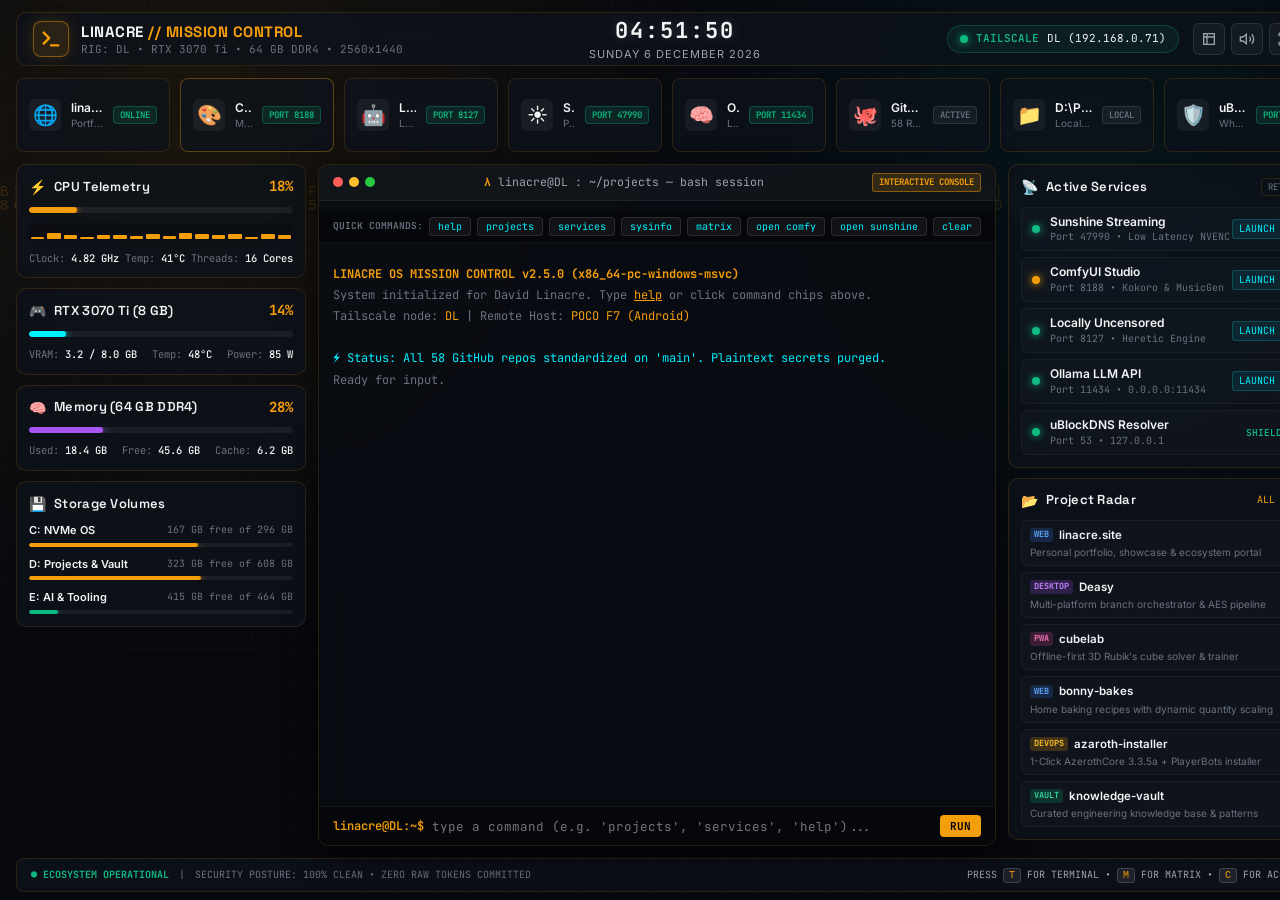
==== commit 6333e61b: "feat(audio): add synthesized Web Audio SFX and mute toggle" ====
--- a/frontend/index.html
+++ b/frontend/index.html
@@ -54,8 +54,16 @@
             </svg>
           </button>
           
-          <button id="accentCycleBtn" class="icon-toggle-btn" title="Cycle Accent Colour (Amber / Cyan / Emerald / Purple)">
-            <span class="color-swatch-icon"></span>
+          <button id="soundToggleBtn" class="icon-toggle-btn" title="Toggle Interface Audio FX (S)">
+            <svg id="soundIconOn" viewBox="0 0 24 24" width="16" height="16" fill="none" stroke="currentColor" stroke-width="2">
+              <polygon points="11 5 6 9 2 9 2 15 6 15 11 19 11 5"></polygon>
+              <path d="M19.07 4.93a10 10 0 0 1 0 14.14M15.54 8.46a5 5 0 0 1 0 7.07"></path>
+            </svg>
+            <svg id="soundIconOff" viewBox="0 0 24 24" width="16" height="16" fill="none" stroke="currentColor" stroke-width="2" style="display:none;">
+              <polygon points="11 5 6 9 2 9 2 15 6 15 11 19 11 5"></polygon>
+              <line x1="23" y1="9" x2="17" y2="15"></line>
+              <line x1="17" y1="9" x2="23" y2="15"></line>
+            </svg>
           </button>
 
           <button id="fullscreenBtn" class="icon-toggle-btn" title="Toggle Fullscreen (F11)">
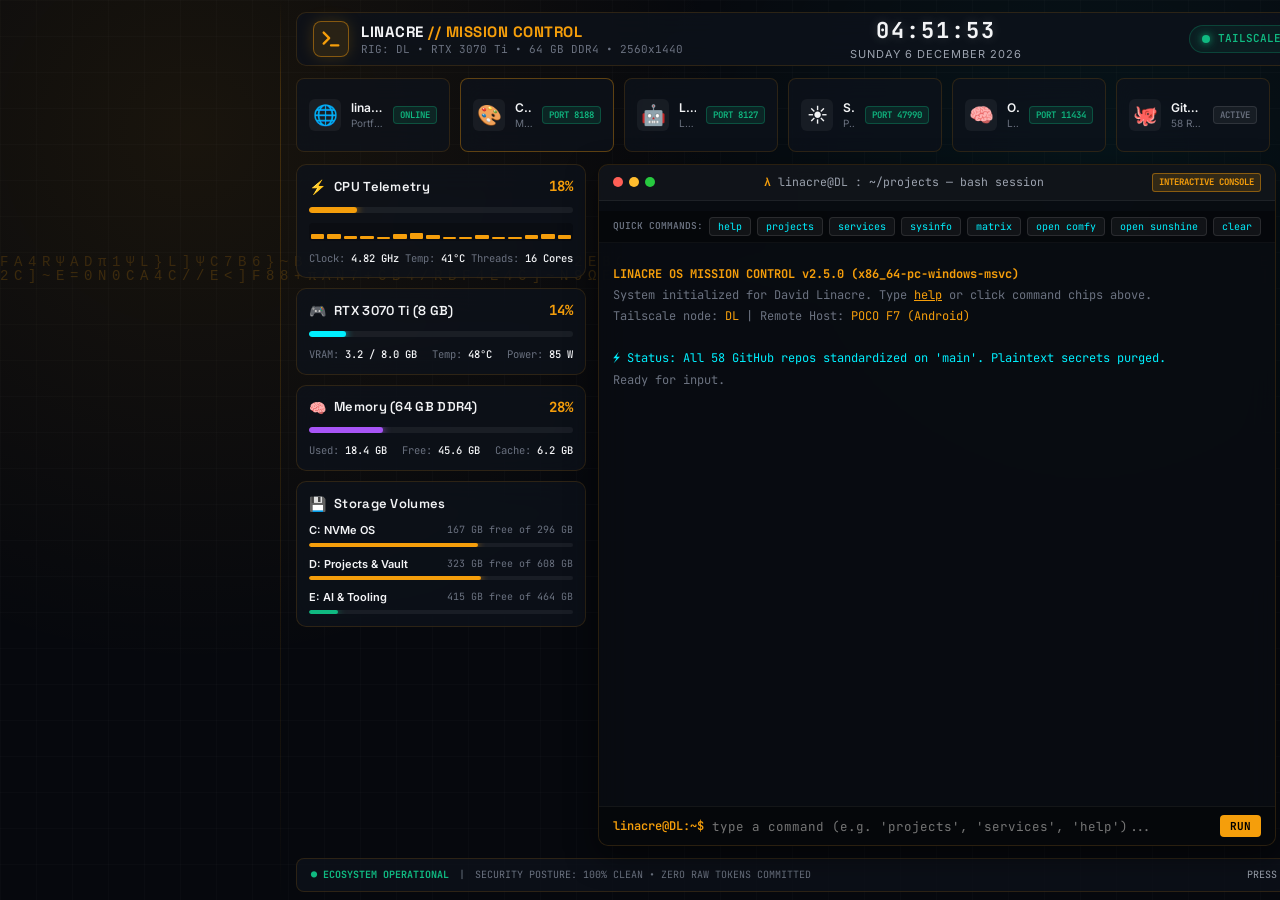
==== commit f867fd5c: "feat(ui): add 280px left desktop icon clearance zone with interactive width cycling" ====
--- a/frontend/index.html
+++ b/frontend/index.html
@@ -18,6 +18,9 @@
   <!-- Subtle gradient & grid overlay -->
   <div class="cyber-grid-overlay" aria-hidden="true"></div>
 
+  <!-- Boundary Accent for Desktop Icons Zone -->
+  <div class="icon-zone-boundary" id="iconZoneBoundary" aria-hidden="true"></div>
+
   <div id="app" class="dashboard-container">
     
     <!-- TOP BAR: System Ident, Clock, Tailscale & Controls -->
@@ -48,6 +51,14 @@
         </div>
 
         <div class="quick-toggles">
+          <button id="iconZoneToggleBtn" class="icon-toggle-btn" title="Desktop Icons Zone (Cycle: 280px / 360px / 200px / 0px)">
+            <svg viewBox="0 0 24 24" width="16" height="16" fill="none" stroke="currentColor" stroke-width="2">
+              <rect x="3" y="3" width="7" height="18" rx="1"></rect>
+              <line x1="13" y1="3" x2="13" y2="21" stroke-dasharray="2 2"></line>
+              <rect x="16" y="3" width="5" height="18" rx="1"></rect>
+            </svg>
+          </button>
+
           <button id="toggleMatrixBtn" class="icon-toggle-btn" title="Toggle Matrix Digital Rain (M)">
             <svg viewBox="0 0 24 24" width="16" height="16" fill="none" stroke="currentColor" stroke-width="2">
               <path d="M4 4h16v16H4z"></path><path d="M4 9h16M9 4v16"></path>
--- a/frontend/styles/main.css
+++ b/frontend/styles/main.css
@@ -11,6 +11,9 @@
   --border-subtle: rgba(245, 158, 11, 0.14);
   --border-active: rgba(245, 158, 11, 0.45);
   --border-glow: 0 0 16px rgba(245, 158, 11, 0.18);
+  
+  /* Desktop Icons Clearance Zone (Left side unobstructed for Windows icons) */
+  --icon-zone-width: 280px;
   
   --accent: #f59e0b;
   --accent-glow: #ffb000;
@@ -100,15 +103,33 @@
   pointer-events: none;
 }
 
-/* App Container */
+/* App Container — With Left Desktop Icons Clearance Zone */
 .dashboard-container {
   position: relative;
   z-index: 2;
   display: grid;
   grid-template-rows: 54px 74px 1fr 34px;
   height: 100vh;
-  padding: 12px 16px 8px;
+  padding: 12px 18px 8px calc(var(--icon-zone-width, 280px) + 16px);
   gap: 12px;
+  transition: padding-left 0.3s cubic-bezier(0.2, 0.8, 0.2, 1);
+}
+
+/* Subtle Sci-Fi Boundary separating Desktop Icons from Mission Control */
+.icon-zone-boundary {
+  position: fixed;
+  top: 0;
+  bottom: 0;
+  left: var(--icon-zone-width, 280px);
+  width: 1px;
+  background: linear-gradient(180deg, 
+    transparent 0%, 
+    rgba(245, 158, 11, 0.20) 10%, 
+    rgba(245, 158, 11, 0.06) 85%, 
+    transparent 100%);
+  pointer-events: none;
+  z-index: 1;
+  transition: left 0.3s cubic-bezier(0.2, 0.8, 0.2, 1);
 }
 
 /* ============================================================
